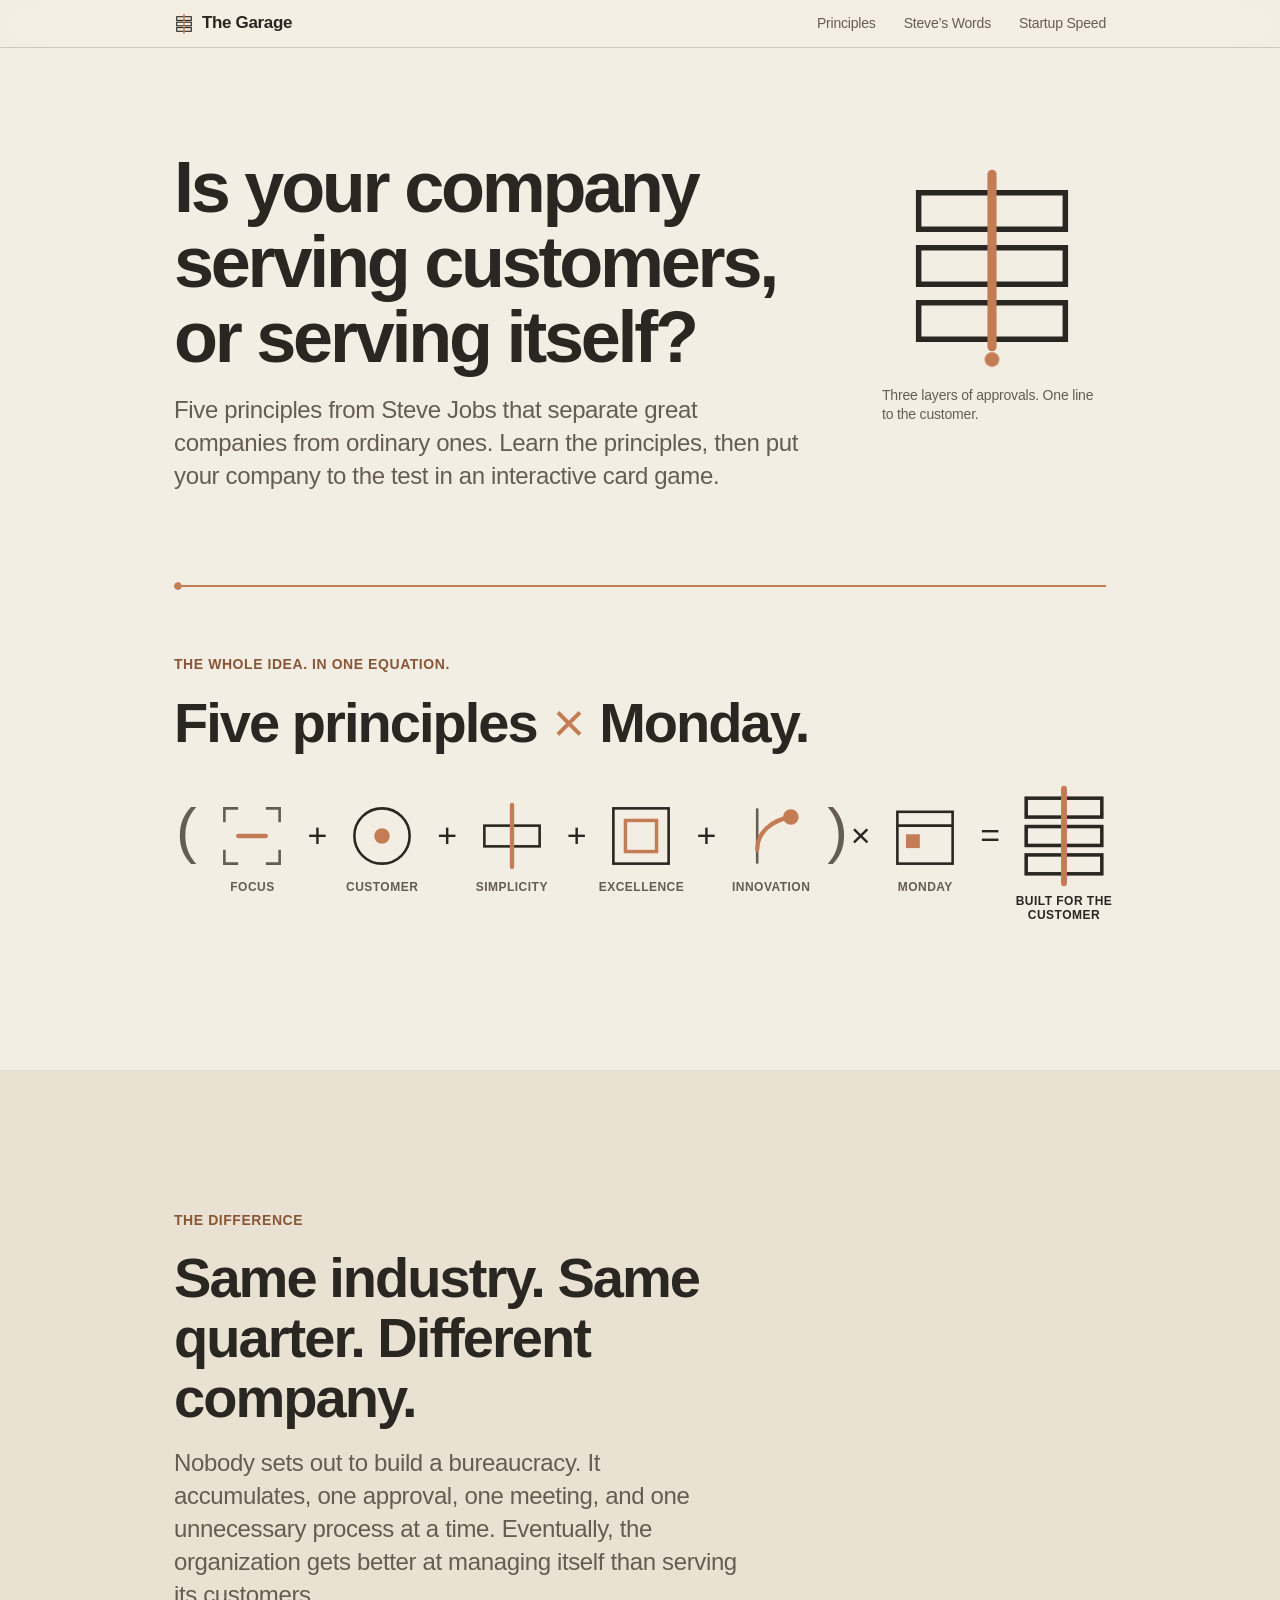
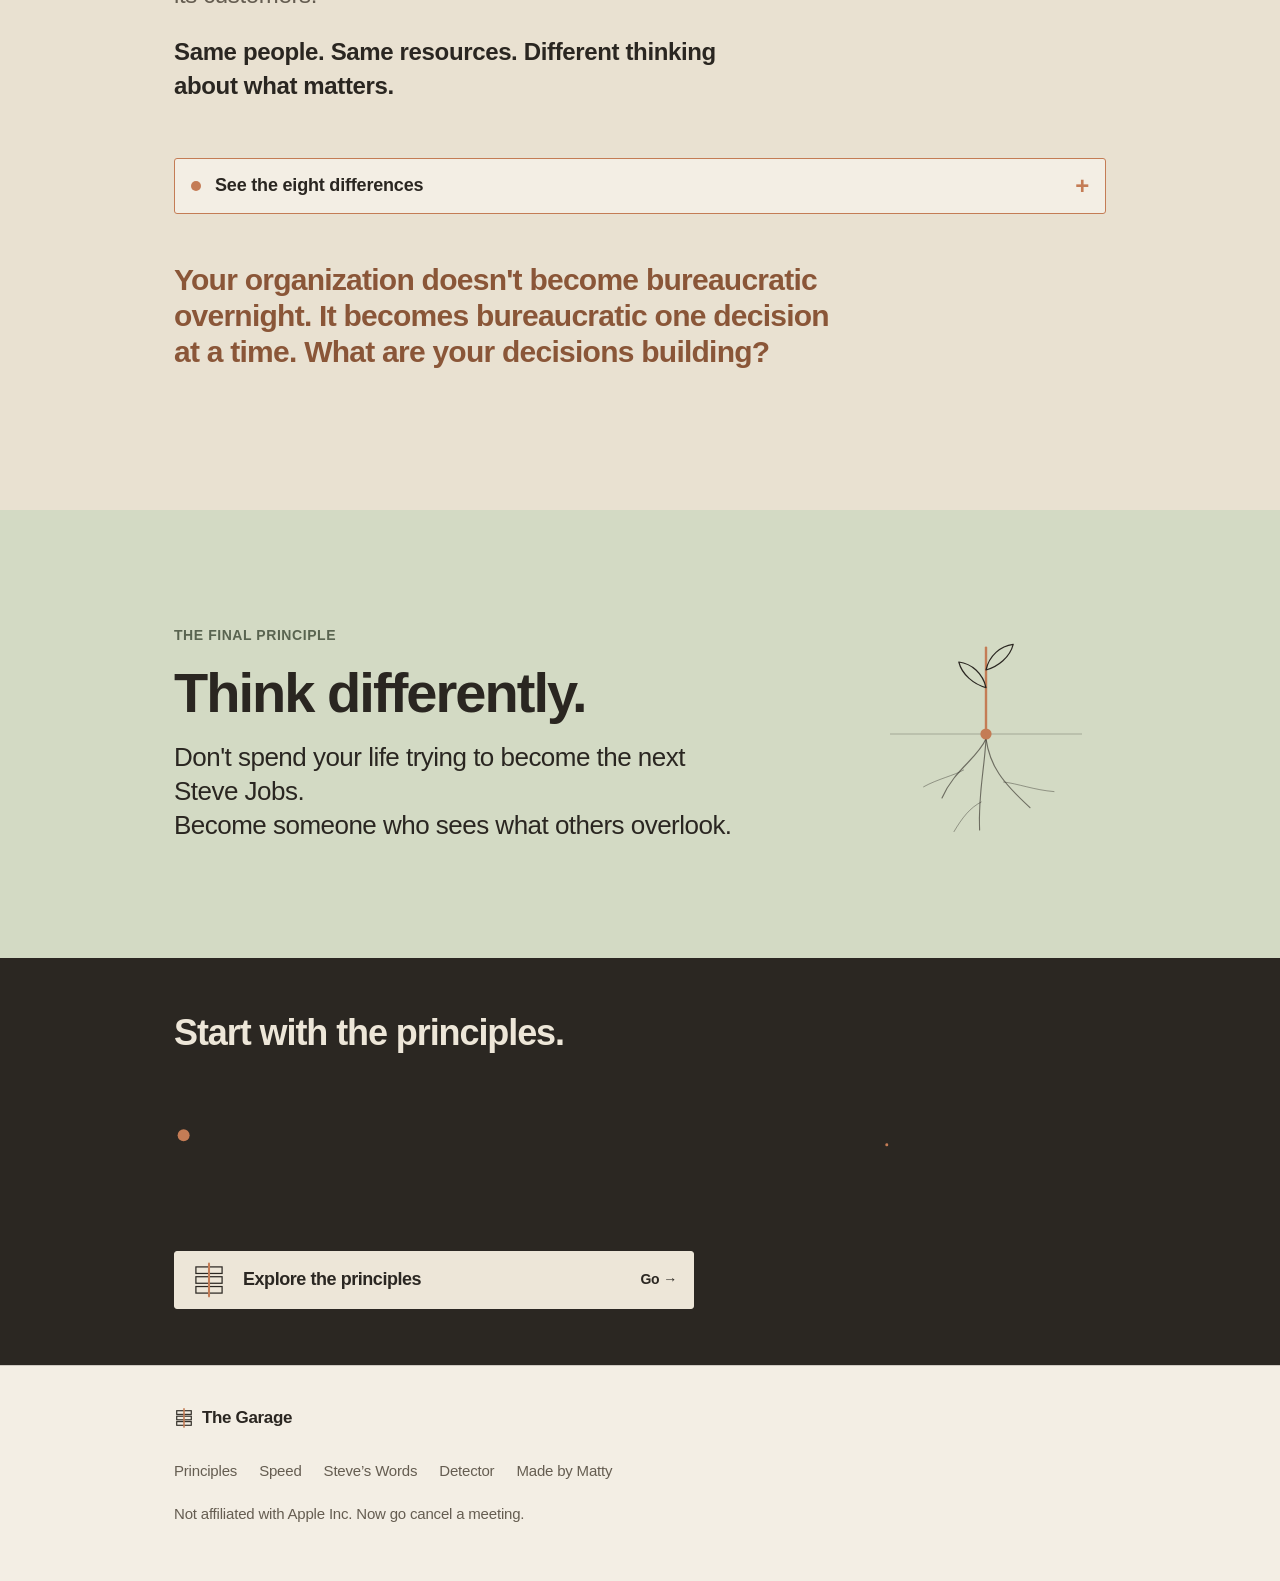
==== index.html @ f3e75018 "Speed Trap: remove the Values Reality Test Co-Authored-By: Claude Opus 5.5 <noreply@anthropic.com>" ====
<!DOCTYPE html>
<html lang="en">
<head>
<meta charset="utf-8">
<meta http-equiv="Content-Security-Policy" content="default-src 'none'; script-src 'self'; style-src 'self'; img-src 'self' data:; connect-src 'none'; form-action 'self'; base-uri 'none'">
<meta name="viewport" content="width=device-width, initial-scale=1">
<title>The Garage: is your company serving customers, or serving itself?</title>
<meta name="description" content="A workplace card game. Find out if your company is serving customers, or serving itself. Nothing is saved or sent.">
<meta name="theme-color" content="#F3EEE4">
<meta property="og:type" content="website">
<meta property="og:title" content="The Garage: is your company serving customers, or serving itself?">
<meta property="og:description" content="A workplace card game. Find out if your company builds things or protects itself.">
<meta property="og:url" content="https://corporate-production-f647.up.railway.app/">
<meta property="og:image" content="https://corporate-production-f647.up.railway.app/og-image.png?v=4">
<meta property="og:site_name" content="The Garage">
<meta property="og:image:type" content="image/png">
<meta property="og:image:width" content="1200">
<meta property="og:image:height" content="630">
<meta property="og:image:alt" content="The Garage: three stacked layers with a copper line through them, beside the question: is your company serving customers, or serving itself?">
<meta name="twitter:image:alt" content="The Garage: three stacked layers with a copper line through them, beside the question: is your company serving customers, or serving itself?">
<meta name="twitter:card" content="summary_large_image">
<meta name="twitter:title" content="Corporate Detector: is your company serving customers, or serving itself?">
<meta name="twitter:image" content="https://corporate-production-f647.up.railway.app/og-image.png?v=4">
<link rel="icon" href="favicon.svg" type="image/svg+xml">
<link rel="apple-touch-icon" href="apple-touch-icon.png">
<link rel="stylesheet" href="styles.css?v=8e514496">
</head>
<body>

<header class="nav" id="top">
  <div class="nav-inner">
    <a class="wordmark" href="index.html"><svg class="wm" viewBox="0 0 44 44" aria-hidden="true" focusable="false"><g fill="none" stroke="currentColor" stroke-width="1.5"><rect x="6" y="6" width="32" height="8"/><rect x="6" y="18" width="32" height="8"/><rect x="6" y="30" width="32" height="8"/></g><line x1="22" y1="2" x2="22" y2="42" stroke="#C47C55" stroke-width="2.5" stroke-linecap="round"/></svg><span class="wm-t">The Garage</span></a>
    <nav aria-label="Primary"><div class="nav-item"><a href="lessons.html">Principles</a><div class="nav-sub"><a href="lessons.html#speed-trap">The Corporate Speed Trap</a><a href="lessons.html#questions">Five principles</a><a href="lessons.html#notes">Field notes</a><a href="lessons.html#field-guide">The field guide</a><a href="lessons.html#soul">The iceberg of bureaucracy</a><a href="lessons.html#antirules-section">Ten rules</a><a href="lessons.html#mistakes">Jobs got it wrong too</a><a href="lessons.html#think-differently">Think differently</a><a href="lessons.html#own-words">In his own words</a></div></div><div class="nav-item"><a href="talks.html">Steve’s Words</a><div class="nav-sub"><a href="talks.html#shape-tools">Tools that change what’s possible</a><a href="talks.html#shape-focus">Focus is a decision</a><a href="talks.html#shape-customers">Let customers show you the way</a><a href="talks.html#shape-simple">Simplicity is a discipline</a><a href="talks.html#shape-care">Excellence is in the details</a><a href="talks.html#shape-people">Give great people room to lead</a><a href="talks.html#shape-own">Stay hungry. Stay accountable.</a><a href="talks.html#the-talks">The talks</a></div></div><div class="nav-item"><a href="startup-speed.html">Startup Speed</a><div class="nav-sub"><a href="startup-speed.html#test-1">The 100 to 3 Test</a><a href="startup-speed.html#test-2">The Customer in the Room</a><a href="startup-speed.html#test-3">The 30 Day Experiment</a><a href="startup-speed.html#test-4">The Kill Your Own Project Test</a><a href="startup-speed.html#test-5">The Department-Free Test</a><a href="startup-speed.html#test-6">The Details Nobody Sees</a><a href="startup-speed.html#test-7">The Sacred Cow Test</a><a href="startup-speed.html#test-8">The Ego-Free Test</a></div></div></nav>
  </div>
</header>

<main>

<!-- HERO -->
<section class="hero hero-play">
  <div class="wrap">
    <figure class="mark-fig">
      <svg class="hero-mark" viewBox="0 0 120 120" width="220" height="220" role="img" aria-label="Three stacked layers with one copper line cutting straight through them">
        <g fill="none" stroke="currentColor" stroke-width="3">
          <rect class="ly ly1" x="20" y="20" width="80" height="20"/>
          <rect class="ly ly2" x="20" y="50" width="80" height="20"/>
          <rect class="ly ly3" x="20" y="80" width="80" height="20"/>
        </g>
        <line class="rod" x1="60" y1="10" x2="60" y2="104" stroke="#C47C55" stroke-width="5" stroke-linecap="round"/>
        <circle class="rod-dot" cx="60" cy="111" r="4" fill="#C47C55"/>
      </svg>
      <figcaption class="mark-cap">Three layers of approvals. One line to the customer.</figcaption>
    </figure>
    <h1>Is your company serving customers, or serving itself?</h1>
    <p class="lead">Five principles from Steve Jobs that separate great companies from ordinary ones. Learn the principles, then put your company to the test in an interactive card game.</p>
  </div>
</section>

<!-- THE WHOLE IDEA -->
<section class="section formula" id="formula">
  <div class="wrap">
    <p class="eyebrow">The whole idea. In one equation.</p>
    <h2 class="eq-h">Five principles <span class="eq-x" aria-label="times">&times;</span>&nbsp;Monday.</h2>
    <div class="eq" id="eq">
      <span class="op paren" aria-hidden="true">(</span>
      <button type="button" class="term" data-k="focus" aria-expanded="false"><svg viewBox="0 0 44 44" aria-hidden="true" focusable="false"><path d="M6 14V6h8M30 6h8v8M38 30v8h-8M14 38H6v-8" fill="none" stroke="currentColor" stroke-width="1.5"/><line x1="14" y1="22" x2="30" y2="22" stroke="#C47C55" stroke-width="2.5" stroke-linecap="round"/></svg><span>Focus</span></button>
      <span class="op" aria-hidden="true">+</span>
      <button type="button" class="term" data-k="customer" aria-expanded="false"><svg viewBox="0 0 44 44" aria-hidden="true" focusable="false"><circle cx="22" cy="22" r="16" fill="none" stroke="#2A2621" stroke-width="1.5"/><circle cx="22" cy="22" r="4.5" fill="#C47C55"/></svg><span>Customer</span></button>
      <span class="op" aria-hidden="true">+</span>
      <button type="button" class="term" data-k="simplicity" aria-expanded="false"><svg viewBox="0 0 44 44" aria-hidden="true" focusable="false"><rect x="6" y="16" width="32" height="12" fill="none" stroke="#2A2621" stroke-width="1.5"/><line x1="22" y1="4" x2="22" y2="40" stroke="#C47C55" stroke-width="2.5" stroke-linecap="round"/></svg><span>Simplicity</span></button>
      <span class="eq-br" aria-hidden="true"></span>
      <span class="op" aria-hidden="true">+</span>
      <button type="button" class="term" data-k="excellence" aria-expanded="false"><svg viewBox="0 0 44 44" aria-hidden="true" focusable="false"><rect x="6" y="6" width="32" height="32" fill="none" stroke="#2A2621" stroke-width="1.5"/><rect x="13" y="13" width="18" height="18" fill="none" stroke="#C47C55" stroke-width="2"/></svg><span>Excellence</span></button>
      <span class="op" aria-hidden="true">+</span>
      <button type="button" class="term" data-k="innovation" aria-expanded="false"><svg viewBox="0 0 44 44" aria-hidden="true" focusable="false"><line x1="14" y1="38" x2="14" y2="6" stroke="currentColor" stroke-width="1.5"/><path d="M14 30C14 20 22 13 33.5 11" fill="none" stroke="#C47C55" stroke-width="2.5" stroke-linecap="round"/><circle cx="33.5" cy="11" r="4.5" fill="#C47C55"/></svg><span>Innovation</span></button>
      <span class="op paren" aria-hidden="true">)</span>
      <span class="eq-br" aria-hidden="true"></span>
      <span class="op" aria-hidden="true">&times;</span>
      <button type="button" class="term" data-k="monday" aria-expanded="false"><svg viewBox="0 0 44 44" aria-hidden="true" focusable="false"><rect x="6" y="8" width="32" height="30" fill="none" stroke="#2A2621" stroke-width="1.5"/><line x1="6" y1="16" x2="38" y2="16" stroke="#2A2621" stroke-width="1.5"/><rect x="11" y="21" width="8" height="8" fill="#C47C55"/></svg><span>Monday</span></button>
      <span class="eq-res"><span class="op" aria-hidden="true">=</span>
      <button type="button" class="term term-eq" data-k="company" aria-expanded="false"><svg viewBox="0 0 44 44" aria-hidden="true" focusable="false"><g fill="none" stroke="#2A2621" stroke-width="1.5"><rect x="6" y="6" width="32" height="8"/><rect x="6" y="18" width="32" height="8"/><rect x="6" y="30" width="32" height="8"/></g><line x1="22" y1="2" x2="22" y2="42" stroke="#C47C55" stroke-width="2.5" stroke-linecap="round"/></svg><span>Built for the customer</span></button></span>
    </div>
    <div class="eq-pop" id="eq-pop" hidden aria-live="polite">
      <p class="eq-pop-k" id="eqp-k"></p>
      <p class="eq-pop-t" id="eqp-t"></p>
      <p class="eq-pop-s" id="eqp-s" hidden></p>
      <div class="eq-pop-nav"><button type="button" class="btn" id="eqp-next">Next</button></div>
    </div>
  </div>
</section>

<!-- THE DIFFERENCE -->
<section class="section sand" id="difference">
  <div class="wrap">
    <div class="sec-head">
      <div>
        <p class="eyebrow">The difference</p>
        <h2>Same industry. Same quarter. Different company.</h2>
        <p class="lead">Nobody sets out to build a bureaucracy. It accumulates, one approval, one meeting, and one unnecessary process at a time. Eventually, the organization gets better at managing itself than serving its customers.</p>
        <p class="lead diff-tension">Same people. Same resources. Different thinking about what matters.</p>
      </div>
      <figure class="sec-fig reveal">
        <svg viewBox="0 0 300 120" role="img" aria-label="Fifteen thin, slightly misaligned bars on the left. Two bars with one copper line straight through them on the right.">
          <g fill="none" stroke="#2A2621" stroke-opacity=".45" stroke-width="1.2">
            <rect x="8" y="6" width="100" height="5"/><rect x="12" y="13.5" width="100" height="5"/><rect x="6" y="21" width="100" height="5"/><rect x="10" y="28.5" width="100" height="5"/><rect x="14" y="36" width="100" height="5"/>
            <rect x="7" y="43.5" width="100" height="5"/><rect x="11" y="51" width="100" height="5"/><rect x="9" y="58.5" width="100" height="5"/><rect x="13" y="66" width="100" height="5"/><rect x="6" y="73.5" width="100" height="5"/>
            <rect x="10" y="81" width="100" height="5"/><rect x="8" y="88.5" width="100" height="5"/><rect x="12" y="96" width="100" height="5"/><rect x="7" y="103.5" width="100" height="5"/><rect x="11" y="111" width="100" height="5"/>
          </g>
          <g fill="none" stroke="#2A2621" stroke-width="2">
            <rect x="170" y="34" width="110" height="20"/>
            <rect x="170" y="66" width="110" height="20"/>
          </g>
          <line class="fig-rod" pathLength="1" x1="225" y1="18" x2="225" y2="104" stroke="#C47C55" stroke-width="3" stroke-linecap="round"/>
        </svg>
        <figcaption>Fifteen priorities, all labeled critical. Or two, and everyone knows the way forward.</figcaption>
      </figure>
    </div>
    <details class="fold fold-copper" id="vs-fold">
      <summary>See the eight differences</summary>
    <p class="swipe-hint" id="vs-count">1 of 8. Swipe for more.</p>
    <div class="vs-list" id="vs-list" role="region" aria-label="Bureaucracy compared with entrepreneurial, swipe for more" tabindex="0">
      <div class="vs reveal"><h3>Priorities</h3><p class="vs-b"><span>Bureaucracy</span>Fifteen. All labeled critical. Nobody knows where to start.</p><p class="vs-e"><span>Entrepreneurial</span>Two. Everyone knows what matters. Everything else takes a back seat.</p></div>
      <div class="vs reveal"><h3>The customer</h3><p class="vs-b"><span>Bureaucracy</span>Six segments. Forty slides. Not a customer in sight.</p><p class="vs-e"><span>Entrepreneurial</span>Real conversations. Real problems. Decisions based on what customers actually value.</p></div>
      <div class="vs reveal"><h3>Features</h3><p class="vs-b"><span>Bureaucracy</span>Added by committee. Removed never.</p><p class="vs-e"><span>Entrepreneurial</span>Every feature earns its place. Even the ones already built.</p></div>
      <div class="vs reveal"><h3>Decisions</h3><p class="vs-b"><span>Bureaucracy</span>Pre-aligned, socialized, escalated, then tabled.</p><p class="vs-e"><span>Entrepreneurial</span>Made close to the problem. Owned by someone accountable for the outcome.</p></div>
      <div class="vs reveal"><h3>Quality</h3><p class="vs-b"><span>Bureaucracy</span>Fine. Within tolerance. Nobody complains loudly enough.</p><p class="vs-e"><span>Entrepreneurial</span>Fix the part nobody sees. Especially that one.</p></div>
      <div class="vs reveal"><h3>The team</h3><p class="vs-b"><span>Bureaucracy</span>More people. More layers. More coordination. Less gets done.</p><p class="vs-e"><span>Entrepreneurial</span>Exceptional people. Small teams. Clear ownership. Results that matter.</p></div>
      <div class="vs reveal"><h3>Failure</h3><p class="vs-b"><span>Bureaucracy</span>Renamed a learning opportunity. Buried in the next presentation.</p><p class="vs-e"><span>Entrepreneurial</span>Own it. Understand it. Fix it. Learn from it.</p></div>
      <div class="vs reveal"><h3>The experience</h3><p class="vs-b"><span>Bureaucracy</span>Owned by five departments. Accountable to none.</p><p class="vs-e"><span>Entrepreneurial</span>Designed as one experience. Owned from beginning to end.</p></div>
    </div>
    </details>
    <p class="diff-close">Your organization doesn't become bureaucratic overnight. It becomes bureaucratic one decision at a time. What are your decisions building?</p>
  </div>
</section>

<!-- THE FINAL LESSON -->
<section class="section coda" id="think">
  <div class="wrap">
    <div class="sec-head">
      <div>
        <p class="eyebrow">The final principle</p>
        <h2>Think differently.</h2>
        <p class="coda-text">Don't spend your life trying to become the next Steve Jobs.<br>Become someone who sees what others overlook.</p>
      </div>
      <figure class="seed sec-fig">
<svg class="seed-svg" viewBox="0 0 300 340" aria-hidden="true" focusable="false">
  <line class="sd-ground" x1="30" y1="170" x2="270" y2="170" stroke="currentColor" stroke-width="1" opacity=".35"/>
  <g fill="none" stroke="currentColor" stroke-linecap="round">
    <path class="sd-root r1" pathLength="1" stroke-width="1.4" opacity=".6" d="M150 176 C140 200, 110 215, 95 250"/>
    <path class="sd-root r2" pathLength="1" stroke-width="1.4" opacity=".6" d="M150 176 C155 210, 170 230, 205 262"/>
    <path class="sd-root r3" pathLength="1" stroke-width="1.4" opacity=".6" d="M150 176 C148 215, 140 245, 142 290"/>
    <path class="sd-root r4" pathLength="1" stroke-width="1.1" opacity=".45" d="M122 215 C110 222, 90 226, 72 236"/>
    <path class="sd-root r5" pathLength="1" stroke-width="1.1" opacity=".45" d="M172 230 C190 232, 210 240, 235 242"/>
    <path class="sd-root r6" pathLength="1" stroke-width="1.1" opacity=".45" d="M144 255 C130 262, 120 275, 110 292"/>
  </g>
  <circle class="sd-seed" cx="150" cy="170" r="7" fill="#C47C55"/>
  <line class="sd-stem" pathLength="1" x1="150" y1="163" x2="150" y2="62" stroke="#C47C55" stroke-width="3" stroke-linecap="round"/>
  <path class="sd-leaf l1" pathLength="1" d="M150 112 C135 108, 120 96, 116 80 C132 82, 146 94, 150 112 Z" fill="none" stroke="currentColor" stroke-width="1.5" stroke-linejoin="round"/>
  <path class="sd-leaf l2" pathLength="1" d="M150 90 C165 86, 180 74, 184 58 C168 60, 154 72, 150 90 Z" fill="none" stroke="currentColor" stroke-width="1.5" stroke-linejoin="round"/>
</svg>
      </figure>
    </div>
  </div>
</section>

<!-- START WITH THE LESSONS -->
<section class="section dark final river-anim" id="final">
  <div class="wrap">
    <h2 class="river-h">Start with the principles.</h2>
    <svg class="river river-5" viewBox="0 0 600 112" aria-hidden="true" focusable="false">
      <path class="rv-line" pathLength="1" d="M8 56 L 70 56 C 112 56, 112 72, 127.5 72 S 143 56, 185 56 C 227 56, 227 40, 242.5 40 S 258 56, 300 56 C 342 56, 342 72, 357.5 72 S 373 56, 415 56 C 457 56, 457 40, 472.5 40 S 488 56, 530 56 C 568 56, 574 66, 594 64" fill="none" stroke="#C47C55" stroke-width="2.5" stroke-linecap="round"/>
      <circle class="rv-dot" cx="8" cy="56" r="5" fill="#C47C55"/>
      <g class="rv-st st1">
        <rect x="44" y="30" width="52" height="52" fill="#2B2722"/>
        <svg x="50" y="36" width="40" height="40" viewBox="0 0 44 44"><path d="M6 14V6h8M30 6h8v8M38 30v8h-8M14 38H6v-8" fill="none" stroke="currentColor" stroke-width="1.5"/><line x1="14" y1="22" x2="30" y2="22" stroke="#C47C55" stroke-width="2.5" stroke-linecap="round"/></svg>
        <text class="rv-lab" x="70" y="100" text-anchor="middle">Focus</text>
      </g>
      <g class="rv-st st2">
        <rect x="159" y="30" width="52" height="52" fill="#2B2722"/>
        <svg x="165" y="36" width="40" height="40" viewBox="0 0 44 44"><circle cx="22" cy="22" r="16" fill="none" stroke="currentColor" stroke-width="1.5"/><circle cx="22" cy="22" r="4.5" fill="#C47C55"/></svg>
        <text class="rv-lab" x="185" y="100" text-anchor="middle">Customer</text>
      </g>
      <g class="rv-st st3">
        <rect x="274" y="30" width="52" height="52" fill="#2B2722"/>
        <svg x="280" y="36" width="40" height="40" viewBox="0 0 44 44"><rect x="6" y="16" width="32" height="12" fill="none" stroke="currentColor" stroke-width="1.5"/><line x1="22" y1="4" x2="22" y2="40" stroke="#C47C55" stroke-width="2.5" stroke-linecap="round"/></svg>
        <text class="rv-lab" x="300" y="100" text-anchor="middle">Simplicity</text>
      </g>
      <g class="rv-st st4">
        <rect x="389" y="30" width="52" height="52" fill="#2B2722"/>
        <svg x="395" y="36" width="40" height="40" viewBox="0 0 44 44"><rect x="6" y="6" width="32" height="32" fill="none" stroke="currentColor" stroke-width="1.5"/><rect x="13" y="13" width="18" height="18" fill="none" stroke="#C47C55" stroke-width="2"/></svg>
        <text class="rv-lab" x="415" y="100" text-anchor="middle">Excellence</text>
      </g>
      <g class="rv-st st5">
        <rect x="504" y="30" width="52" height="52" fill="#2B2722"/>
        <svg x="510" y="36" width="40" height="40" viewBox="0 0 44 44"><line x1="14" y1="38" x2="14" y2="6" stroke="currentColor" stroke-width="1.5"/><path d="M14 30C14 20 22 13 33.5 11" fill="none" stroke="#C47C55" stroke-width="2.5" stroke-linecap="round"/><circle cx="33.5" cy="11" r="4.5" fill="#C47C55"/></svg>
        <text class="rv-lab" x="530" y="100" text-anchor="middle">Innovation</text>
      </g>
    </svg>
    <div class="edition edition-final river-doors river-one">
      <a class="ed ed-main" href="lessons.html"><svg class="door-g" viewBox="0 0 44 44" aria-hidden="true" focusable="false"><g fill="none" stroke="currentColor" stroke-width="1.5"><rect x="6" y="6" width="32" height="8"/><rect x="6" y="18" width="32" height="8"/><rect x="6" y="30" width="32" height="8"/></g><line x1="22" y1="2" x2="22" y2="42" stroke="#C47C55" stroke-width="2.5" stroke-linecap="round"/></svg><strong>Explore the principles</strong><em>Go</em></a>
    </div>
  </div>
</section>

</main>

<footer class="footer">
  <div class="wrap">
    <div class="foot-top">
      <a class="wordmark foot-mark" href="index.html"><svg class="wm" viewBox="0 0 44 44" aria-hidden="true" focusable="false"><g fill="none" stroke="currentColor" stroke-width="1.5"><rect x="6" y="6" width="32" height="8"/><rect x="6" y="18" width="32" height="8"/><rect x="6" y="30" width="32" height="8"/></g><line x1="22" y1="2" x2="22" y2="42" stroke="#C47C55" stroke-width="2.5" stroke-linecap="round"/></svg>The Garage</a>
    </div>
    <p class="foot-links"><a href="lessons.html">Principles</a> <a href="startup-speed.html">Speed</a> <a href="talks.html">Steve’s Words</a> <a href="play.html">Detector</a> <a class="made-by" href="https://matthew-schmidt-production.up.railway.app/" target="_blank" rel="noopener">Made by Matty</a></p>
    <p class="fine">Not affiliated with Apple Inc. Now go cancel a meeting.</p>
  </div>
</footer>

<script defer src="script.js?v=ccefcd2b"></script>
<script defer src="nav.js?v=c6c4f8ef"></script>
</body>
</html>
---- styles.css ----
:root {
  --bg: #F3EEE4;
  --sand: #E9E1D1;
  --ink: #2A2621;
  --mute: #655D51;
  --line: rgba(42, 38, 33, 0.18);
  --clay: #8A5638;
  --moss: #596450;
  --dark: #2B2722;
  --dark-ink: #EDE6D8;
  --dark-mute: #A39A8A;
  --font: -apple-system, BlinkMacSystemFont, "SF Pro Display", "SF Pro Text", "Helvetica Neue", Helvetica, Arial, sans-serif;
  --max: 980px;
}

* { box-sizing: border-box; }
html { scroll-behavior: smooth; scroll-padding-top: 56px; -webkit-text-size-adjust: 100%; }
body {
  margin: 0;
  background: var(--bg);
  color: var(--ink);
  font-family: var(--font);
  font-size: 19px;
  line-height: 1.47;
  letter-spacing: -0.01em;
  -webkit-font-smoothing: antialiased;
}
a { color: inherit; }
p { margin: 0 0 1em; }

.wrap { max-width: var(--max); margin: 0 auto; padding: 0 24px; }
.wrap.narrow { max-width: 760px; }

/* NAV */
.nav {
  position: sticky; top: 0; z-index: 10;
  height: 48px;
  background: rgba(243, 238, 228, 0.82);
  -webkit-backdrop-filter: saturate(180%) blur(20px);
  backdrop-filter: saturate(180%) blur(20px);
  border-bottom: 1px solid var(--line);
}
.nav-inner {
  max-width: var(--max); margin: 0 auto; padding: 0 24px; height: 100%;
  display: flex; align-items: center; justify-content: space-between;
}
.wordmark { font-weight: 600; font-size: 17px; text-decoration: none; letter-spacing: -0.02em; }
.nav nav { display: flex; gap: 26px; }
.nav nav a { font-size: 12px; text-decoration: none; color: var(--mute); transition: color .2s; }
.nav nav a:hover { color: var(--ink); }

/* TYPE */
.eyebrow {
  font-size: 14px; font-weight: 600; letter-spacing: 0.04em; text-transform: uppercase;
  color: var(--clay); margin-bottom: 18px;
}
h1, h2, h3 { font-weight: 600; margin: 0; }
h1 {
  font-size: clamp(44px, 8vw, 88px); line-height: 1.04; letter-spacing: -0.045em;
}
h2 {
  font-size: clamp(32px, 5vw, 56px); line-height: 1.07; letter-spacing: -0.035em;
  max-width: 18em; margin-bottom: 24px;
}
h3 { font-size: clamp(22px, 2.6vw, 28px); line-height: 1.2; letter-spacing: -0.025em; }
.lead {
  font-size: clamp(19px, 2.2vw, 24px); line-height: 1.38; color: var(--mute);
  max-width: 34em; letter-spacing: -0.015em;
}

/* SECTIONS */
.section { padding: clamp(72px, 11vw, 140px) 0; }
.sand { background: var(--sand); }
.dark { background: var(--dark); color: var(--dark-ink); }

/* HERO */
.hero { padding: clamp(80px, 14vw, 180px) 0 clamp(72px, 10vw, 130px); }
.hero h1 { margin-bottom: 32px; }
.actions { display: flex; flex-wrap: wrap; align-items: center; gap: 28px; margin-top: 40px; }
.btn {
  display: inline-block; background: var(--ink); color: var(--bg);
  padding: 13px 26px; border-radius: 3px; font-size: 17px; text-decoration: none;
  transition: background .2s;
}
.btn:hover { background: var(--clay); }
.link { font-size: 17px; color: var(--clay); text-decoration: none; }
.link:hover { text-decoration: underline; }

/* TABLES */
.versus { width: 100%; border-collapse: collapse; margin-top: 56px; text-align: left; }
.versus th, .versus td { padding: 20px 24px 20px 0; vertical-align: top; border-top: 1px solid var(--line); }
.versus thead th {
  font-size: 13px; font-weight: 600; letter-spacing: 0.04em; text-transform: uppercase;
  color: var(--mute); border-top: 0; padding-bottom: 14px;
}
.versus tbody th { font-weight: 600; width: 22%; }
.versus tbody td:nth-child(2) { color: var(--mute); width: 39%; }
.versus tbody td:last-child { color: var(--ink); font-weight: 500; }
.versus tbody tr:last-child > * { border-bottom: 1px solid var(--line); }
.versus.compact tbody th { width: 40%; }
.versus.compact tbody td:last-child { color: var(--mute); font-weight: 400; }

/* QUESTIONS */
.q {
  display: grid; grid-template-columns: 220px 1fr; gap: 40px;
  padding: 56px 0; border-top: 1px solid var(--line);
}
#questions .wrap:first-child { margin-bottom: 64px; }
.q-head { display: flex; flex-direction: column; gap: 6px; }
.q-num {
  font-size: clamp(88px, 12vw, 148px); font-weight: 600; line-height: 0.9;
  letter-spacing: -0.06em; color: var(--clay);
}
.q-tag { font-size: 14px; font-weight: 600; letter-spacing: 0.04em; text-transform: uppercase; color: var(--mute); }
.q-body h3 { margin-bottom: 24px; max-width: 20em; }
.q-body p { max-width: 34em; }
.aside { color: var(--mute); border-left: 2px solid var(--moss); padding-left: 16px; font-size: 17px; }
.aside strong { color: var(--moss); }
.monday { font-size: 17px; }
.monday strong { color: var(--clay); }

/* RULES */
.rules { list-style: none; margin: 56px 0 0; padding: 0; border-top: 1px solid var(--ink); }
.rules li {
  display: grid; grid-template-columns: 64px 240px 1fr; gap: 16px; align-items: baseline;
  padding: 22px 0; border-bottom: 1px solid var(--line);
}
.rules .n { font-size: 15px; color: var(--clay); font-weight: 600; }
.rules .t { font-size: 24px; font-weight: 600; letter-spacing: -0.03em; }
.rules .d { color: var(--mute); }

/* NOTES */
.notes { display: grid; grid-template-columns: 1fr 1fr; column-gap: 64px; margin-top: 56px; }
.note { padding: 28px 0 24px; border-top: 1px solid var(--line); }
.note h3 { font-size: 22px; margin-bottom: 12px; }
.note p { color: var(--mute); font-size: 17px; }

/* DIAGNOSIS */
.diag { margin-top: 48px; border-top: 1px solid var(--line); }
.diag label {
  display: flex; gap: 18px; align-items: flex-start; cursor: pointer;
  padding: 18px 0; border-bottom: 1px solid var(--line); font-size: 19px;
}
.diag input {
  appearance: none; -webkit-appearance: none; flex: none;
  width: 24px; height: 24px; margin: 2px 0 0; border: 1.5px solid var(--ink); background: transparent;
  border-radius: 3px; cursor: pointer; position: relative;
}
.diag input:checked { background: var(--clay); border-color: var(--clay); }
.diag input:checked::after {
  content: ""; position: absolute; left: 7px; top: 2px; width: 6px; height: 12px;
  border: solid var(--bg); border-width: 0 2px 2px 0; transform: rotate(45deg);
}
.diag input:focus-visible { outline: 2px solid var(--moss); outline-offset: 3px; }
.verdict { margin-top: 48px; }
.score { font-size: 15px; font-weight: 600; letter-spacing: 0.04em; text-transform: uppercase; color: var(--mute); margin-bottom: 8px; }
.verdict-title {
  font-size: clamp(32px, 5vw, 52px); font-weight: 600; letter-spacing: -0.035em; line-height: 1.08;
  margin-bottom: 10px;
}
.verdict-text { font-size: 21px; color: var(--mute); max-width: 30em; }

/* DARK SIDE */
.pull {
  font-size: clamp(30px, 4.6vw, 52px); font-weight: 600; letter-spacing: -0.035em; line-height: 1.1;
  margin: 72px 0 20px; color: var(--clay);
}
.fine { font-size: 15px; color: var(--mute); max-width: 40em; }

/* FINAL */
.dark .eyebrow { color: var(--dark-mute); }
.big {
  font-size: clamp(56px, 12vw, 148px); letter-spacing: -0.055em; line-height: 0.98;
  max-width: none; margin-bottom: 64px;
}
.path { display: flex; flex-wrap: wrap; gap: 0; border-top: 1px solid rgba(237, 230, 216, .25); }
.path span {
  flex: 1 1 25%; min-width: 180px; padding: 16px 16px 16px 0; font-size: 17px;
  border-bottom: 1px solid rgba(237, 230, 216, .25);
}
.dark .two { display: grid; grid-template-columns: 1fr 1fr; gap: 64px; margin-top: 64px; align-items: start; }
.dark .lead { color: var(--dark-mute); margin: 0; }
.habits { list-style: none; margin: 0; padding: 0; border-top: 1px solid rgba(237, 230, 216, .25); }
.habits li { padding: 14px 0; border-bottom: 1px solid rgba(237, 230, 216, .25); font-size: 21px; font-weight: 500; letter-spacing: -0.02em; }
.closer {
  margin: 96px 0 0; font-size: clamp(26px, 3.8vw, 44px); font-weight: 600;
  letter-spacing: -0.03em; line-height: 1.15; max-width: 22em;
}

/* FOOTER */
.footer { padding: 48px 0 64px; font-size: 15px; background: var(--bg); border-top: 1px solid var(--line); }
.footer p { margin-bottom: 6px; }

/* REVEAL */
.js .reveal { opacity: 0; transform: translateY(14px); transition: opacity .7s ease, transform .7s ease; }
.js .reveal.in { opacity: 1; transform: none; }
@media (prefers-reduced-motion: reduce) {
  html { scroll-behavior: auto; }
  .js .reveal { opacity: 1; transform: none; transition: none; }
}

/* RESPONSIVE */
@media (max-width: 860px) {
  body { font-size: 18px; }
  .q { grid-template-columns: 1fr; gap: 12px; padding: 40px 0; }
  .q-head { flex-direction: row; align-items: baseline; gap: 16px; }
  .q-num { font-size: 64px; }
  .rules li { grid-template-columns: 40px 1fr; row-gap: 4px; }
  .rules .d { grid-column: 2; }
  .notes { grid-template-columns: 1fr; }
  .dark .two { grid-template-columns: 1fr; gap: 40px; }
  .versus thead { display: none; }
  .versus, .versus tbody, .versus tr, .versus th, .versus td { display: block; width: 100% !important; }
  .versus tbody tr { padding: 18px 0; border-top: 1px solid var(--line); }
  .versus tbody tr:last-child { border-bottom: 1px solid var(--line); }
  .versus th, .versus td { border: 0 !important; padding: 2px 0; }
  .versus td::before {
    content: attr(data-label) ": "; font-size: 12px; font-weight: 600; letter-spacing: .04em;
    text-transform: uppercase; color: var(--mute); display: block;
  }
  .versus td { margin-top: 8px; }
}

/* ---------- Card game and field guide ---------- */
.nav nav .nav-play { color: var(--ink); font-weight: 600; }
.h1-md { font-size: clamp(40px, 7vw, 76px); line-height: 1.04; letter-spacing: -0.045em; margin-bottom: 28px; }
.sub { font-size: 24px; letter-spacing: -0.025em; margin: 72px 0 8px; }
.fork-q { margin-top: 48px; color: var(--ink); font-weight: 600; }

/* Catalog */
.cat { margin-top: 56px; }
.cat-head { display: flex; justify-content: space-between; align-items: baseline; border-bottom: 1px solid var(--ink); padding-bottom: 10px; }
.cat-head h3 { font-size: 28px; }
.cat-head span { font-size: 13px; letter-spacing: .04em; text-transform: uppercase; color: var(--mute); font-weight: 600; }
.crows { list-style: none; margin: 0; padding: 0; }
.crows li {
  display: grid; grid-template-columns: 48px minmax(0, 1.2fr) minmax(0, 1fr); gap: 16px; align-items: baseline;
  padding: 16px 0; border-bottom: 1px solid var(--line);
}
.crows .n { font-size: 14px; font-weight: 600; color: var(--clay); }
.crows .t strong { display: block; font-weight: 600; letter-spacing: -0.02em; }
.crows .t em { display: block; font-style: normal; color: var(--mute); font-size: 16px; }
.crows .d { color: var(--mute); font-size: 17px; }
.crows .phrase { font-size: 22px; font-weight: 600; letter-spacing: -0.025em; }
.example { margin: 24px 0 8px; max-width: 40em; color: var(--ink); font-size: 17px; border-left: 2px solid var(--clay); padding-left: 16px; }
.better { font-size: 17px; color: var(--mute); max-width: 40em; }
.better strong { color: var(--moss); }
.tells-list { margin-top: 48px; border-top: 1px solid var(--ink); }
.tells-note { margin-top: 24px; }
.rules.single li { grid-template-columns: 64px 1fr; }
.rules.single .d { color: var(--ink); font-size: 21px; font-weight: 500; letter-spacing: -0.02em; }
#antirules-section .actions { margin-top: 48px; }

/* Play page */
.game-main { min-height: calc(100vh - 48px); padding: clamp(48px, 8vw, 96px) 0 96px; }
.screen[hidden], [hidden] { display: none !important; }
.setup { margin-top: 48px; max-width: 640px; }
.setup fieldset { border: 0; margin: 0 0 40px; padding: 0; }
.setup legend { font-size: 14px; font-weight: 600; letter-spacing: .04em; text-transform: uppercase; color: var(--clay); padding: 0; margin-bottom: 12px; }
.opt { display: flex; gap: 18px; align-items: flex-start; padding: 18px 0; border-top: 1px solid var(--line); cursor: pointer; }
.opt:last-of-type { border-bottom: 1px solid var(--line); }
.opt input {
  appearance: none; -webkit-appearance: none; flex: none; width: 22px; height: 22px; margin: 4px 0 0;
  border: 1.5px solid var(--ink); border-radius: 50%; position: relative; cursor: pointer;
}
.opt input:checked::after { content: ""; position: absolute; inset: 4px; background: var(--clay); border-radius: 50%; }
.opt input:focus-visible { outline: 2px solid var(--moss); outline-offset: 3px; }
.opt strong { display: block; font-size: 21px; letter-spacing: -0.02em; }
.opt em { display: block; font-style: normal; color: var(--mute); font-size: 17px; }

.progress { height: 2px; background: var(--line); margin-bottom: 14px; }
.progress span { display: block; height: 100%; width: 0; background: var(--clay); transition: width .4s ease; }
.count { font-size: 13px; letter-spacing: .04em; text-transform: uppercase; color: var(--mute); font-weight: 600; margin-bottom: 40px; }
.game { display: grid; grid-template-columns: 340px 1fr; gap: 88px; align-items: start; }

.card {
  position: relative; width: 100%; max-width: 340px; aspect-ratio: 5 / 7;
  background: #FBF8F0; border: 1px solid var(--ink); border-radius: 3px;
  padding: 24px; display: flex; flex-direction: column; justify-content: space-between;
  box-shadow: 5px 5px 0 0 #EFE8D8, 5px 5px 0 1px var(--line), 10px 10px 0 0 #E6DECB, 10px 10px 0 1px var(--line);
}
.card::before { content: ""; position: absolute; inset: 9px; border: 1px solid var(--line); pointer-events: none; }
.card.deal { animation: deal .45s cubic-bezier(.2, .8, .2, 1); }
@keyframes deal { from { opacity: 0; transform: translateX(-18px) rotate(-1.2deg); } to { opacity: 1; transform: none; } }
.card-top { display: flex; justify-content: space-between; align-items: baseline; }
.card-num { font-size: 44px; font-weight: 600; letter-spacing: -0.05em; color: var(--clay); line-height: 1; }
.card-cat { font-size: 12px; letter-spacing: .06em; text-transform: uppercase; font-weight: 600; color: var(--mute); }
.card-label { font-size: 12px; letter-spacing: .06em; text-transform: uppercase; font-weight: 600; color: var(--moss); margin-bottom: 10px; }
.card-title { font-size: 28px; line-height: 1.12; letter-spacing: -0.035em; }
.card-foot { display: flex; flex-direction: column; gap: 14px; font-size: 15px; color: var(--mute); min-height: 3.2em; justify-content: flex-end; }
.card-mark { font-size: 11px; letter-spacing: .08em; text-transform: uppercase; font-weight: 600; color: var(--ink); opacity: .5; }

.ask-q { font-size: clamp(26px, 3.4vw, 38px); line-height: 1.12; letter-spacing: -0.035em; margin-bottom: 28px; max-width: 16em; }
.answers { max-width: 440px; }
.ans {
  display: flex; justify-content: space-between; align-items: center; width: 100%;
  font: inherit; font-size: 20px; letter-spacing: -0.015em; color: var(--ink); text-align: left;
  background: transparent; border: 1px solid var(--ink); border-radius: 2px; padding: 16px 20px; margin-bottom: 10px; cursor: pointer;
  transition: background .15s, color .15s;
}
.ans:hover, .ans:focus-visible { background: var(--ink); color: var(--bg); outline: none; }
.ans kbd { font: inherit; font-size: 13px; opacity: .55; }
#reveal .eyebrow { margin-bottom: 12px; }
#reveal .better { margin: 0 0 32px; }
button.btn { border: 0; font: inherit; font-size: 17px; cursor: pointer; }
.actions button.btn { font-size: 17px; }

/* Result */
.verdict-big { font-size: clamp(40px, 7vw, 80px); line-height: 1.02; letter-spacing: -0.05em; max-width: 12em; margin-bottom: 24px; }
.spectrum { margin: 56px 0 12px; max-width: 640px; }
.spectrum-line { position: relative; height: 2px; background: var(--ink); }
.spectrum-line span { position: absolute; top: -9px; width: 20px; height: 20px; background: var(--clay); border: 3px solid var(--bg); box-sizing: content-box; transform: translateX(-50%); margin-top: -3px; }
.spectrum-labels { display: flex; justify-content: space-between; margin-top: 16px; font-size: 13px; letter-spacing: .04em; text-transform: uppercase; font-weight: 600; color: var(--mute); }
.bars { max-width: 640px; margin-top: 16px; }
.bar-row { display: grid; grid-template-columns: 150px 1fr 36px; gap: 16px; align-items: center; padding: 10px 0; border-top: 1px solid var(--line); font-size: 17px; }
.bar-track { height: 6px; background: var(--sand); display: block; }
.bar-track span { display: block; height: 100%; background: var(--clay); }
.bar-n { text-align: right; color: var(--mute); font-size: 15px; }
.worst { padding: 20px 0; border-top: 1px solid var(--line); max-width: 640px; }
.worst h4 { margin: 0 0 6px; font-size: 22px; letter-spacing: -0.025em; }
.worst p { margin: 0 0 6px; color: var(--mute); font-size: 17px; }
.plan { max-width: 640px; padding: 0; margin: 16px 0 0; list-style: none; counter-reset: p; }
.plan li { counter-increment: p; position: relative; padding: 16px 0 16px 48px; border-top: 1px solid var(--line); font-size: 19px; }
.plan li::before { content: counter(p); position: absolute; left: 0; top: 16px; font-size: 14px; font-weight: 600; color: var(--clay); }
.play-page .actions { margin-top: 56px; }

@media (max-width: 860px) {
  .nav nav a:not(.nav-play) { display: none; }
  .fork { grid-template-columns: 1fr; }
  .crows li { grid-template-columns: 36px 1fr; row-gap: 4px; }
  .crows .d { grid-column: 2; }
  .game { grid-template-columns: 1fr; gap: 48px; }
  .card { max-width: 300px; }
  .bar-row { grid-template-columns: 110px 1fr 30px; }
}

/* ---------- Corporate Detector ---------- */
:root { --brick: #9B4A3C; --ochre: #A9803F; --sage: #86906B; }
.eyebrow.warn { color: var(--brick); }
.as-link { background: none; border: 0; padding: 0; font: inherit; font-size: 17px; color: var(--clay); cursor: pointer; }
.as-link:hover { text-decoration: underline; }
.as-link:disabled { opacity: .4; cursor: default; }
.actions.tight { margin-top: 32px; }
.big-lead { color: var(--ink); font-weight: 500; font-size: clamp(22px, 3vw, 30px); letter-spacing: -0.025em; margin-bottom: 20px; }
.stop { font-size: 15px; font-weight: 700; letter-spacing: .08em; text-transform: uppercase; color: var(--brick); margin: 32px 0 0; }
.rules-3 { display: grid; grid-template-columns: repeat(3, 1fr); gap: 40px; margin: 56px 0 8px; border-top: 1px solid var(--ink); padding-top: 24px; }
.rules-3 span { font-size: 14px; font-weight: 600; color: var(--clay); display: block; margin-bottom: 6px; }
.rules-3 p { font-size: 17px; color: var(--mute); margin: 0; }
.rules-3 strong { color: var(--ink); font-weight: 600; display: block; margin-bottom: 4px; }
.setup { max-width: 680px; margin-top: 48px; }
.inspired { margin-top: 48px; }
.inspired a { color: var(--clay); }

/* progress */
.segs { display: grid; grid-template-columns: repeat(30, 1fr); gap: 3px; margin-bottom: 14px; }
.segs span { height: 4px; background: var(--line); }
.segs span.done { background: var(--ink); }
.segs span.cur { background: var(--clay); }
.count { display: flex; font-size: 13px; letter-spacing: .04em; text-transform: uppercase; font-weight: 600; color: var(--mute); margin-bottom: 32px; white-space: pre; }

/* scenario card */
.scard {
  background: #FBF8F0; border: 1px solid var(--ink); border-radius: 3px; padding: clamp(24px, 4vw, 48px);
  box-shadow: 5px 5px 0 0 #EFE8D8, 5px 5px 0 1px var(--line), 10px 10px 0 0 #E6DECB, 10px 10px 0 1px var(--line);
  max-width: 820px; margin-bottom: 40px;
}
.scard-head { display: flex; justify-content: space-between; margin-bottom: 28px; font-size: 12px; letter-spacing: .06em; text-transform: uppercase; font-weight: 600; }
.scard-cat { color: var(--brick); }
.scard-num { color: var(--mute); }
.scard-title { font-size: clamp(30px, 5vw, 52px); line-height: 1.04; letter-spacing: -0.045em; margin-bottom: 20px; }
.scard-text p { font-size: clamp(19px, 2.2vw, 23px); line-height: 1.4; margin: 0 0 .7em; max-width: 30em; }
.scard-text p:last-child { font-weight: 600; margin-bottom: 0; }
.scard.fade { animation: deal .4s cubic-bezier(.2,.8,.2,1); }

/* options */
.options { max-width: 820px; display: grid; gap: 10px; }
.obtn {
  position: relative; display: grid; grid-template-columns: 36px 1fr; gap: 14px; align-items: start; text-align: left;
  font: inherit; font-size: 18px; line-height: 1.38; color: var(--ink); letter-spacing: -0.012em;
  background: transparent; border: 1px solid var(--ink); border-left-width: 1px; border-radius: 2px; padding: 16px 20px; cursor: pointer;
  transition: background .15s, border-color .15s, opacity .2s;
}
.obtn:hover:not(.revealed), .obtn:focus-visible { background: #E9E1D1; outline: none; }
.o-letter { font-weight: 700; color: var(--clay); font-size: 16px; padding-top: 1px; }
.o-tag { grid-column: 2; font-style: normal; font-size: 12px; font-weight: 700; letter-spacing: .06em; text-transform: uppercase; margin-top: 4px; }
.obtn.revealed { cursor: pointer; border-color: var(--line); border-left: 4px solid var(--line); }
.obtn.dim { opacity: .6; }
.obtn.sel { opacity: 1; background: #FBF8F0; border-color: var(--ink); border-left-width: 4px; }
.t-A.obtn, .obtn.t-A { border-left-color: var(--moss); } .obtn.t-A .o-tag { color: var(--moss); }
.obtn.t-B { border-left-color: var(--sage); } .obtn.t-B .o-tag { color: #66714D; }
.obtn.t-C { border-left-color: var(--ochre); } .obtn.t-C .o-tag { color: #84612A; }
.obtn.t-D { border-left-color: var(--brick); } .obtn.t-D .o-tag { color: var(--brick); }
.obtn.sel.t-A { border-color: var(--moss); } .obtn.sel.t-B { border-color: var(--sage); }
.obtn.sel.t-C { border-color: var(--ochre); } .obtn.sel.t-D { border-color: var(--brick); }

.feedback { max-width: 820px; margin: 28px 0 0; padding: 24px 0 8px; border-top: 2px solid var(--ink); }
.feedback.t-A { border-top-color: var(--moss); } .feedback.t-B { border-top-color: var(--sage); }
.feedback.t-C { border-top-color: var(--ochre); } .feedback.t-D { border-top-color: var(--brick); }
.feedback .eyebrow { margin-bottom: 8px; color: var(--ink); }
.f-line { font-size: 20px; font-weight: 600; letter-spacing: -0.02em; margin-bottom: 10px; }
.f-insight { color: var(--mute); font-size: 18px; max-width: 34em; }
.wtf { font-size: 19px; font-weight: 600; letter-spacing: -0.02em; color: var(--brick); border-left: 2px solid var(--brick); padding-left: 16px; max-width: 32em; margin-top: 16px; }
.nav-row { max-width: 820px; display: flex; justify-content: space-between; align-items: center; margin-top: 32px; }
.nav-row .btn:disabled { opacity: .35; cursor: default; }
.keys { margin-top: 20px; }
.restart { margin-top: 8px; font-size: 14px; color: var(--mute); }

/* report */
#report { max-width: 820px; }
.score-big { display: flex; align-items: baseline; gap: 16px; margin-bottom: 8px; }
.score-num { font-size: clamp(96px, 18vw, 180px); font-weight: 600; letter-spacing: -0.07em; line-height: .9; color: var(--clay); }
.score-of { font-size: 20px; color: var(--mute); }
.lens { color: var(--ink); font-size: 18px; max-width: 34em; margin-top: 24px; }
.pattern { margin-top: 20px; border-left: 2px solid var(--brick); padding-left: 16px; font-weight: 600; max-width: 34em; }
.pattern.good { border-left-color: var(--moss); }
.r-sec { margin-top: 24px; }
.dims { margin-top: 12px; }
.dim-row { padding: 14px 0; border-top: 1px solid var(--line); }
.dim-top { display: flex; justify-content: space-between; font-size: 18px; font-weight: 600; margin-bottom: 8px; }
.dim-track { position: relative; height: 8px; background: var(--sand); }
.dim-track .fill { display: block; height: 100%; }
.fill.good { background: var(--moss); } .fill.bad { background: var(--brick); }
.dim-track .tick { position: absolute; top: -5px; width: 2px; height: 18px; background: var(--ink); }
.dim-hint { font-size: 13px; color: var(--mute); margin: 6px 0 0; }
.two-col { display: grid; grid-template-columns: 1fr 1fr; gap: 48px; }
.pt { padding: 16px 0; border-top: 1px solid var(--line); }
.pt h4 { margin: 0 0 6px; font-size: 20px; letter-spacing: -0.02em; }
.pt p { margin: 0 0 6px; font-size: 17px; }
.pt .mute, .mute { color: var(--mute); }
.count-table { width: 100%; border-collapse: collapse; margin-top: 16px; text-align: left; }
.count-table th, .count-table td { padding: 12px 16px 12px 0; border-top: 1px solid var(--line); font-size: 17px; font-weight: 400; }
.count-table thead th { font-size: 13px; letter-spacing: .04em; text-transform: uppercase; font-weight: 600; color: var(--mute); border-top: 0; }
.count-table tbody th { font-weight: 600; }
.lead.small { font-size: 19px; }
.final-obs { margin-top: 72px; padding-top: 32px; border-top: 2px solid var(--ink); }
.final-obs .pull { margin: 0; color: var(--ink); font-size: clamp(26px, 4vw, 44px); }

/* compare */

@media (max-width: 860px) {
  .rules-3 { grid-template-columns: 1fr; gap: 20px; }
  .two-col { grid-template-columns: 1fr; gap: 8px; }
  .segs { gap: 2px; }
  .scard { box-shadow: 4px 4px 0 0 #EFE8D8, 4px 4px 0 1px var(--line); }
  .count-table th, .count-table td { font-size: 15px; padding-right: 8px; }
}

/* ---------- UX fixes: sticky controls, inline feedback, compact start ---------- */
.stickybar {
  position: sticky; bottom: 0; z-index: 6;
  display: flex; justify-content: space-between; align-items: center; gap: 16px;
  margin: 24px -24px 0; padding: 12px 24px calc(12px + env(safe-area-inset-bottom));
  background: rgba(243, 238, 228, 0.92);
  -webkit-backdrop-filter: saturate(180%) blur(14px); backdrop-filter: saturate(180%) blur(14px);
  border-top: 1px solid var(--line);
}
.stickybar .btn:disabled { opacity: .35; cursor: default; }
.setup .stickybar { margin-top: 8px; }
.small { font-size: 14px !important; }
.how { margin-top: 40px; max-width: 680px; }
.how summary { cursor: pointer; color: var(--clay); font-size: 17px; }
.how .rules-3 { margin-top: 24px; }
.how .fine { margin-top: 24px; }
.how .fine a { color: var(--clay); }

.play-top { position: sticky; top: 48px; z-index: 5; background: var(--bg); padding: 12px 0 10px; margin-bottom: 20px; }
.play-top .segs { margin-bottom: 8px; }
.play-top .count { margin: 0; display: flex; justify-content: space-between; gap: 16px; align-items: baseline; white-space: normal; }
.play-top .count #count { overflow: hidden; text-overflow: ellipsis; white-space: nowrap; min-width: 0; }
.play-top .count .as-link { flex: none; text-transform: none; letter-spacing: 0; font-weight: 400; }
.segs span.done { background: var(--ink); }

/* options: no dimming, colour only on the chosen answer unless "why" is open */
.obtn.dim { opacity: 1; }
.options:not(.show-all) .obtn.revealed:not(.sel) { border-color: var(--line); border-left: 1px solid var(--line); }
.options:not(.show-all) .obtn:not(.sel) .o-tag { display: none; }
.obtn.neutral { border-style: dashed; color: var(--mute); }
.obtn.neutral.sel { border-style: solid; color: var(--ink); }
.obtn.t-N { border-left-color: #A39A8A; } .obtn.t-N .o-tag { color: var(--mute); } .obtn.sel.t-N { border-color: #A39A8A; }
.options .obtn { scroll-margin-top: 150px; scroll-margin-bottom: 110px; }

/* feedback now lives directly under the chosen answer */
.options .feedback { max-width: none; margin: 0 0 6px; padding: 14px 20px 14px; border-top: 0; border-left: 4px solid var(--ink); background: #FBF8F0; scroll-margin-bottom: 110px; }
.options .feedback.t-A { border-left-color: var(--moss); } .options .feedback.t-B { border-left-color: var(--sage); }
.options .feedback.t-C { border-left-color: var(--ochre); } .options .feedback.t-D { border-left-color: var(--brick); }
.options .feedback.t-N { border-left-color: #A39A8A; }
.f-type { font-size: 12px; font-weight: 700; letter-spacing: .06em; text-transform: uppercase; color: var(--mute); margin: 0 0 6px; }
.f-main { font-size: 18px; font-weight: 600; letter-spacing: -0.015em; line-height: 1.35; margin: 0 0 8px; }
.feedback.t-C .f-main, .feedback.t-D .f-main { color: var(--brick); }
#f-more { margin-top: 10px; }
#f-more .f-line { font-size: 16px; margin-bottom: 4px; }
#f-more .f-insight { font-size: 16px; }
#f-more[hidden], #f-insight[hidden] { display: none; }

/* report: share row up top, details collapsed */
.fill.mid { background: var(--ochre); }
.more { margin-top: 56px; border-top: 1px solid var(--ink); padding-top: 16px; }
.more summary { cursor: pointer; font-size: 19px; font-weight: 600; letter-spacing: -0.015em; }
.sec-tight { margin-top: 0; }

@media (max-width: 860px) {
  .scard { padding: 20px; margin-bottom: 20px; }
  .scard-head { margin-bottom: 14px; }
  .scard-title { font-size: 28px; margin-bottom: 12px; }
  .scard-text p { font-size: 18px; }
  .obtn { font-size: 17px; padding: 14px 16px; grid-template-columns: 28px 1fr; gap: 10px; }
  .options .feedback { padding: 12px 16px; }
  .score-num { font-size: 96px; }
}

/* ---------- selects, assessment mode, confidence ---------- */
.selects { display: grid; gap: 16px; margin: 8px 0 24px; }
.selects label { display: block; font-size: 13px; font-weight: 600; letter-spacing: .04em; text-transform: uppercase; color: var(--mute); }
.selects select {
  display: block; width: 100%; margin-top: 6px; font: inherit; font-size: 17px; letter-spacing: -0.01em; text-transform: none; font-weight: 400;
  color: var(--ink); background: #FBF8F0; border: 1px solid var(--ink); border-radius: 2px; padding: 12px 14px;
}
.selects select:focus-visible { outline: 2px solid var(--moss); outline-offset: 2px; }
.options.assess .obtn.sel { border-color: var(--ink); border-left: 4px solid var(--ink); background: #FBF8F0; }
.conf { margin-top: 20px; }
.driver { font-weight: 600; max-width: 34em; margin-top: 12px; }

/* ---------- creative pass: stamp, hook, overheard, receipt ---------- */
.hook { color: var(--ink); font-weight: 600; font-size: clamp(20px, 2.6vw, 26px); letter-spacing: -0.025em; line-height: 1.25; max-width: 24em; margin-bottom: 10px; }
.pick-note { margin: 0; }
.f-heard { font-size: 16px; color: var(--mute); margin: 0 0 8px; font-style: italic; }
.f-heard[hidden] { display: none; }
.scard-num { text-transform: uppercase; }

.stamp {
  display: inline-block; margin-left: auto; align-self: center; transform: rotate(-6deg);
  border: 3px solid currentColor; padding: 6px 12px; font-size: 13px; font-weight: 800; letter-spacing: .1em;
  text-transform: uppercase; opacity: .86; border-radius: 2px; max-width: 150px; text-align: center; line-height: 1.2;
}
.stamp.good { color: var(--moss); } .stamp.mid { color: #84612A; } .stamp.bad { color: var(--brick); }
.score-big { flex-wrap: wrap; row-gap: 8px; }
.oneline { font-size: clamp(19px, 2.4vw, 24px); font-weight: 600; letter-spacing: -0.02em; line-height: 1.3; max-width: 28em; margin: 16px 0 0; border-left: 2px solid var(--ink); padding-left: 16px; }
.meaning { margin-top: 8px; }
.btn.ghost { background: transparent; color: var(--ink); border: 1px solid var(--ink) !important; }
.btn.ghost:hover { background: var(--ink); color: var(--bg); }
@media (max-width: 860px) { .stamp { margin-left: 0; } }

/* ---------- blueprint philosophy ---------- */
.f-tests { font-size: 12px; font-weight: 600; letter-spacing: .04em; text-transform: uppercase; color: var(--clay); margin: 0 0 8px; }
.how-h { font-size: 20px; letter-spacing: -0.02em; margin: 32px 0 8px; }
.philosophy-line, .philosophy { font-weight: 600; color: var(--ink) !important; font-size: 17px; letter-spacing: -0.01em; }
.final-obs .philosophy { margin-top: 20px; padding-top: 16px; border-top: 1px solid var(--line); max-width: 30em; }
.bp-note { margin-top: 32px; max-width: 42em; }
.bp-pull { margin: 40px 0 24px; font-size: clamp(26px, 3.6vw, 40px); }

/* ---------- scoring v2 ---------- */
.range { font-size: 15px; font-weight: 600; color: var(--mute); margin: 4px 0 14px; }
.conf-panel { margin-top: 28px; padding: 16px 20px; border: 1px solid var(--line); background: #FBF8F0; max-width: 640px; }
.conf-level { font-size: 13px; font-weight: 700; letter-spacing: .05em; text-transform: uppercase; color: var(--ink); margin: 0 0 6px; }
.conf-panel .fine { margin: 0 0 8px; }
.flag-list { margin: 8px 0 0; padding-left: 20px; font-size: 15px; color: var(--ink); max-width: 40em; }
.flag-list li { margin: 4px 0; }
.flag-list.plain { color: var(--mute); }
.fill.a { background: var(--moss); } .fill.b { background: var(--sage); } .fill.c { background: var(--ochre); } .fill.d { background: var(--brick); } .fill.n { background: #A39A8A; }
.small-sub { font-size: 19px; margin-top: 36px; }
.pband .dim-val { font-size: 16px; }
.pband .dim-val.mute { color: var(--mute); font-weight: 400; }
.ag-wrap { position: relative; max-width: 420px; margin: 12px 0 0; padding: 0 0 0 28px; }
.axis-grid { position: relative; height: 180px; border: 1px solid var(--ink); background: linear-gradient(to right, transparent 49.7%, var(--line) 49.7%, var(--line) 50.3%, transparent 50.3%), linear-gradient(to top, transparent 49.7%, var(--line) 49.7%, var(--line) 50.3%, transparent 50.3%), #FBF8F0; }
.ag-q { position: absolute; font-size: 12px; font-weight: 600; color: var(--mute); width: 50%; text-align: center; padding: 8px 4px; }
.ag-tl { top: 0; left: 0; } .ag-tr { top: 0; right: 0; } .ag-bl { bottom: 0; left: 0; } .ag-br { bottom: 0; right: 0; }
.ag-dot { position: absolute; width: 16px; height: 16px; background: var(--brick); border: 3px solid #FBF8F0; box-sizing: content-box; transform: translate(-50%, 50%); margin: 0; }
.ag-x { font-size: 12px; color: var(--mute); text-align: center; margin: 6px 0 0; }
.ag-y { position: absolute; left: 0; top: 50%; transform: rotate(-90deg) translate(-50%, 0); transform-origin: 0 0; font-size: 12px; color: var(--mute); margin: 0; white-space: nowrap; }

/* ---------- privacy, claims and doc pages ---------- */
.privacy-line { font-size: 15px; font-weight: 600; margin: 14px 0 0; max-width: 34em; border-left: 3px solid var(--moss); padding-left: 14px; }
.privacy-line a, .claim a { color: var(--clay); }
.claim { margin: 0 0 12px; max-width: 34em; }
.foot-links { display: flex; flex-wrap: wrap; gap: 8px 22px; margin: 0 0 12px; font-size: 15px; }
.foot-links a { text-decoration: none; color: var(--mute); }
.foot-links a:hover { color: var(--ink); }
.doc { padding-bottom: 24px; }
.doc p, .doc li { max-width: 40em; }
.doc li { margin: 6px 0; }
.doc-h { font-size: clamp(22px, 3vw, 28px); letter-spacing: -0.03em; margin: 48px 0 10px; max-width: none; }
.doc .versus { margin-top: 20px; }

/* ---------- quick wins: one-tap start, share card ---------- */
.start-main { display: grid; gap: 12px; max-width: 560px; margin-top: 28px; }
.big-btn { display: block; width: 100%; text-align: left; border-radius: 3px !important; padding: 18px 22px; border: 1px solid var(--ink) !important; font: inherit; cursor: pointer; }
.big-btn .bb-main { display: block; font-size: 22px; font-weight: 600; letter-spacing: -0.025em; }
.big-btn .bb-sub { display: block; font-size: 15px; opacity: .8; margin-top: 4px; font-weight: 400; }
.big-btn.btn:not(.ghost) { background: var(--ink); color: var(--bg); }
.big-btn.ghost { background: transparent; color: var(--ink); }
.big-btn.ghost:hover { background: var(--ink); color: var(--bg); }
.start-ctx { max-width: 560px; margin: 20px 0 8px; }
.more-opts { max-width: 560px; margin: 12px 0 0; }
.more-opts summary { cursor: pointer; color: var(--clay); font-size: 16px; }
.more-opts .selects { margin-top: 14px; }

.result-card {
  position: relative; max-width: 440px; margin: 8px 0 28px; padding: 26px 26px 22px; background: #FBF8F0; border: 1px solid var(--ink); border-radius: 3px;
  box-shadow: 5px 5px 0 0 #EFE8D8, 5px 5px 0 1px var(--line), 10px 10px 0 0 #E6DECB, 10px 10px 0 1px var(--line);
}
.result-card .stamp { margin: 0 0 14px; max-width: none; transform: rotate(-3deg); }
.result-card .verdict-big { font-size: clamp(32px, 6vw, 44px); margin-bottom: 14px; max-width: none; }
.result-card .oneline { font-size: 18px; margin: 0 0 18px; }
.result-card .score-big { margin: 0; }
.result-card .score-num { font-size: 80px; }
.result-card .range { margin: 6px 0 0; font-size: 13px; }
.home-privacy { margin-top: 18px; }
.home-privacy a { color: var(--clay); }
.bp-details { max-width: none; margin-top: 24px; }
.bp-details summary { font-size: 18px; font-weight: 600; }

/* ---------- critical fixes: motion, touch targets, accessibility, report diet ---------- */
.enter { animation: cardIn .26s cubic-bezier(.2, .8, .2, 1) both; }
@keyframes cardIn { from { opacity: 0; transform: translateY(10px); } to { opacity: 1; transform: none; } }
@media (prefers-reduced-motion: reduce) { .enter { animation: none; } }

/* comfortable touch targets (44px) */
.nav nav a { display: inline-flex; align-items: center; min-height: 44px; font-size: 13px; }
.nav .wordmark { display: inline-flex; align-items: center; min-height: 44px; }
.as-link, .link { display: inline-flex; align-items: center; min-height: 44px; }
.as-link.small, .link.small { font-size: 15px !important; }
details > summary { display: flex; align-items: center; min-height: 44px; }
.foot-links a, .foot-links button { display: inline-flex; align-items: center; min-height: 44px; }
.actions .link { min-height: 44px; }
.stickybar .as-link { padding: 0 8px; }
.restart-confirm { font-size: 14px; color: var(--ink); display: inline-flex; align-items: center; gap: 4px; }
.play-top .count .as-link { min-height: 44px; }

/* skip link */
.skip-link { position: absolute; left: -9999px; top: 8px; z-index: 50; background: var(--ink); color: var(--bg); padding: 10px 14px; text-decoration: none; border-radius: 3px; }
.skip-link:focus { left: 8px; }
:focus-visible { outline: 2px solid var(--moss); outline-offset: 3px; }
main:focus { outline: none; }

/* inline messages replace native dialogs */
.play-msg { max-width: 820px; margin: 16px 0 0; padding: 12px 16px; border-left: 3px solid var(--brick); background: #FBF8F0; font-weight: 600; }
.play-msg[hidden] { display: none; }

/* Do this Monday */
.monday-list { list-style: none; margin: 16px 0 0; padding: 0; counter-reset: m; border-top: 1px solid var(--ink); }
.monday-list li { counter-increment: m; position: relative; padding: 20px 0 20px 44px; border-bottom: 1px solid var(--line); }
.monday-list li::before { content: counter(m); position: absolute; left: 0; top: 20px; font-size: 28px; font-weight: 600; letter-spacing: -0.04em; color: var(--clay); line-height: 1; }
.monday-list h4 { margin: 0 0 6px; font-size: 20px; letter-spacing: -0.02em; }
.monday-list p { margin: 0 0 6px; font-size: 17px; max-width: 34em; }
.monday-list .say { color: var(--ink); font-style: normal; border-left: 2px solid var(--clay); padding-left: 12px; }
.more .two-col { margin-top: 12px; }
.axis-grid { height: 140px; }
.monday-list li { padding: 16px 0 16px 40px; }
.monday-list li::before { top: 16px; font-size: 24px; }
.monday-list h4 { font-size: 19px; }
.monday-list p { font-size: 16px; }
.tendency { margin-top: 8px; }
.axis-grid { height: 140px; }
.monday-list li { padding: 16px 0 16px 40px; }
.monday-list li::before { top: 16px; font-size: 24px; }
.monday-list h4 { font-size: 19px; }
.monday-list p { font-size: 16px; }
.tendency { margin-top: 8px; }

.result-actions { display: flex; flex-wrap: wrap; align-items: center; gap: 0 18px; margin: 4px 0 8px; }
.privacy-note { margin: 4px 0 12px; color: var(--moss); font-weight: 600; max-width: 34em; }

.hero-mark { display: block; width: 72px; height: 72px; margin: 0 0 30px; }

/* the tagline is filled in by script; reserve its space so nothing jumps */
.hook { min-height: 3.75em; }
@media (min-width: 700px) { .hook { min-height: 2.5em; } }

/* ---------- mobile-first redesign: home ---------- */
.hero-play { padding: clamp(32px, 8vw, 110px) 0 clamp(40px, 8vw, 90px); }
.hero-play .hero-mark { width: 56px; height: 56px; margin-bottom: 20px; }
.hero-play h1 { font-size: clamp(36px, 9vw, 72px); margin-bottom: 18px; }
.hero-play .lead { font-size: clamp(18px, 4.6vw, 24px); max-width: 28em; margin-bottom: 24px; }
.edition { display: grid; grid-template-columns: 1fr; gap: 12px; max-width: 640px; }
.ed { display: grid; grid-template-columns: 1fr auto; column-gap: 12px; align-items: center; min-height: 72px; padding: 14px 18px; border: 1px solid var(--ink); border-radius: 3px; text-decoration: none; transition: background .2s, color .2s, transform .12s; }
.ed strong { grid-column: 1; font-size: 22px; letter-spacing: -0.025em; line-height: 1.15; }
.ed span { grid-column: 1; font-size: 15px; line-height: 1.3; margin-top: 3px; }
.ed em { grid-column: 2; grid-row: 1 / span 2; font-style: normal; font-weight: 600; font-size: 16px; }
.ed em::after { content: " \2192"; }
.ed-main { background: var(--ink); color: var(--bg); min-height: 84px; }
.ed-main span { opacity: .82; }
.ed-main:hover, .ed-main:focus-visible { background: var(--clay); border-color: var(--clay); }
.ed-alt { background: transparent; color: var(--ink); }
.ed-alt span { color: var(--mute); }
.ed-alt:hover, .ed-alt:focus-visible { background: var(--ink); color: var(--bg); }
.ed-alt:hover span, .ed-alt:focus-visible span { color: var(--bg); }
.ed:active { transform: scale(.985); }
.ed:focus-visible { outline: 3px solid var(--clay); outline-offset: 3px; }
@media (min-width: 700px) { .edition { grid-template-columns: 1fr 1fr; max-width: 760px; } }
.home-privacy { margin-top: 16px; }

/* the difference: stacked pairs on phones, side by side on desktop */
.vs-list { margin-top: 32px; border-top: 1px solid var(--ink); }
.vs { display: grid; grid-template-columns: 1fr; gap: 8px; padding: 18px 0; border-bottom: 1px solid var(--line); }
.vs h3 { margin: 0; font-size: 20px; letter-spacing: -0.02em; }
.vs p { margin: 0; padding: 8px 12px; font-size: 17px; border-left: 4px solid var(--line); }
.vs p span { display: block; font-size: 12px; letter-spacing: .06em; text-transform: uppercase; font-weight: 700; margin-bottom: 2px; }
.vs-b { border-left-color: #7A3E2A !important; color: var(--mute); } .vs-b span { color: #7A3E2A; }
.vs-e { border-left-color: var(--moss) !important; font-weight: 500; } .vs-e span { color: var(--moss); }
@media (min-width: 760px) { .vs { grid-template-columns: 200px 1fr 1fr; gap: 24px; align-items: start; padding: 20px 0; } }

/* final invitation */
.final .big { font-size: clamp(32px, 7vw, 60px); max-width: 14em; }
.final .lead { color: var(--dark-mute); }
.final .ed-main { background: var(--dark-ink); color: var(--dark); border-color: var(--dark-ink); }
.final .ed-main:hover { background: #fff; border-color: #fff; }
.final .ed-alt { color: var(--dark-ink); border-color: var(--dark-ink); }
.final .ed-alt:hover { background: var(--dark-ink); color: var(--dark); }
.edition-final .ed { min-height: 64px; }
.edition-final .ed strong { grid-row: 1; }
.edition-final .ed em { grid-row: 1; }

/* ---------- mobile-first redesign: the game ---------- */
.options { grid-template-columns: 1fr 1fr; }
.options .obtn, .options .feedback { grid-column: 1 / -1; }
.options .obtn[data-t="N"], .options .obtn[data-t="U"] { grid-column: auto; min-height: 48px; font-size: 15px; padding: 10px 12px; text-align: center; justify-content: center; }
.obtn:active:not(.revealed) { transform: scale(.985); }
.obtn { transition: background .15s, border-color .15s, transform .12s; }
.play-page .obtn:focus-visible { outline: 3px solid var(--clay); outline-offset: 2px; }
@media (max-width: 600px) {
  body.playing .nav { display: none; }
  body.playing .play-top { top: 0; padding-top: 8px; margin-bottom: 10px; }
  body.playing .game-main { padding-top: 0; padding-bottom: 8px; }
  body.playing .keys { display: none; }
  .play-top .segs { margin-bottom: 4px; }
  .play-top .count { font-size: 12px; }
  .scard { padding: 14px 16px; margin-bottom: 12px; }
  .scard-head { margin-bottom: 8px; font-size: 11px; }
  .scard-title { font-size: 24px; margin-bottom: 6px; }
  .scard-text p { font-size: 16px; line-height: 1.35; margin-bottom: .4em; }
  .options { gap: 8px; }
  .obtn { font-size: 15px; line-height: 1.3; padding: 10px 12px; grid-template-columns: 22px 1fr; gap: 8px; min-height: 48px; }
  .stickybar { margin: 10px -24px 0; padding-top: 8px; padding-bottom: calc(8px + env(safe-area-inset-bottom)); }
  .hero-play .ed span { font-size: 14px; }
}
@media (max-width: 340px) { .hero-play h1 { font-size: 32px; } .ed strong { font-size: 20px; } }
@media (prefers-reduced-motion: reduce) { .ed, .d-opt, .obtn { transition: none; } .ed:active, .d-opt:active, .obtn:active { transform: none; } }

/* difference: swipeable cards on phones */
@media (max-width: 759px) {
  .vs-list { display: flex; gap: 12px; overflow-x: auto; scroll-snap-type: x mandatory; border-top: 0; margin: 24px -24px 0; padding: 0 24px 12px; -webkit-overflow-scrolling: touch; scrollbar-width: none; }
  .vs-list::-webkit-scrollbar { display: none; }
  .vs { flex: 0 0 84%; scroll-snap-align: start; align-content: start; padding: 16px; background: #FBF8F0; border: 1px solid var(--line); border-radius: 3px; }
  .vs-list::after { content: ""; flex: 0 0 1px; }
  .swipe-hint { display: block; }
}
.swipe-hint { display: none; margin: 18px 0 0; font-size: 14px; color: var(--mute); }
@media (max-width: 600px) { .section { padding-top: 48px; padding-bottom: 48px; } }

/* ---------- round two: one dominant CTA, game flow, report ---------- */
.ed-link { display: inline-flex; align-items: center; min-height: 48px; margin-top: 6px; color: var(--ink); font-size: 17px; font-weight: 600; text-decoration: underline; text-underline-offset: 4px; }
.ed-link:hover { color: var(--clay); }
.final .ed-link { color: var(--dark-ink); }
.final .lead { margin-bottom: 24px; }
.vs-list:focus-visible { outline: 3px solid var(--clay); outline-offset: 4px; }
@media (prefers-reduced-motion: reduce) and (max-width: 759px) {
  .vs-list { display: grid; overflow: visible; margin: 24px 0 0; padding: 0; scroll-snap-type: none; }
  .vs { flex: none; }
  .swipe-hint { display: none; }
}

/* interlude: halfway, pattern and the industry question */
.interlude { display: none; padding: 28px 0 8px; }
#play.interlude-on .interlude { display: block; }
#play.interlude-on #scard, #play.interlude-on #options, #play.interlude-on .stickybar, #play.interlude-on .keys, #play.interlude-on #play-msg { display: none !important; }
.interlude-eyebrow { font-size: 12px; letter-spacing: .06em; text-transform: uppercase; font-weight: 700; color: var(--clay); margin: 0 0 10px; }
.interlude-text { font-size: clamp(26px, 6vw, 40px); line-height: 1.15; letter-spacing: -0.03em; font-weight: 600; margin: 0 0 24px; max-width: 18em; }
.interlude-btns { display: flex; flex-wrap: wrap; gap: 12px; }
.interlude-btns .btn { min-height: 52px; min-width: 110px; }
.enter.interlude { animation: cardIn .26s cubic-bezier(.2, .8, .2, 1) both; }

/* results: the card is the payoff */
.result-card .oneline { font-size: clamp(20px, 4.8vw, 26px); font-weight: 600; margin: 0 0 12px; }
.result-card .sentence { font-size: 17px; color: var(--mute); margin: 0 0 12px; }
.result-card .obsline { font-size: 17px; font-weight: 500; margin: 0 0 18px; padding-left: 12px; border-left: 4px solid var(--clay); }
.receipt { margin: 20px 0 8px; padding: 16px 18px; background: #FBF8F0; border: 1px dashed var(--ink); border-radius: 3px; max-width: 640px; }
.receipt-h { font-size: 12px; letter-spacing: .08em; text-transform: uppercase; font-weight: 700; margin: 0 0 8px; color: var(--mute); }
.receipt ul { list-style: none; margin: 0; padding: 0; }
.receipt li { font-size: 18px; font-weight: 500; padding: 6px 0; border-top: 1px dashed var(--line); }
.receipt li:first-child { border-top: 0; }
.monday-list li:first-child h4 { font-size: 22px; }
.result-actions { margin-top: 28px; }

/* game on phones: readable, nothing hidden behind the bar */
@media (max-width: 600px) {
  .o-letter { display: none; }
  .obtn { font-size: 17px; grid-template-columns: 1fr; }
  .scard-text p { font-size: 18px; }
  .scard-num { display: none; }
  .options { grid-template-columns: 1fr 1fr; }
  .options .obtn[data-t="N"], .options .obtn[data-t="U"] { min-height: 44px; font-size: 15px; padding: 8px 10px; border: 0; background: transparent; text-decoration: underline; text-underline-offset: 3px; color: var(--mute); }
  #play:not(.answered) .stickybar { position: static; background: none; border-top: 0; -webkit-backdrop-filter: none; backdrop-filter: none; margin-top: 6px; }
  #play:not(.answered) #next { display: none; }
  #play.answered .options { padding-bottom: 8px; }
}
@media (max-width: 600px) { .obtn .o-tag { grid-column: 1; justify-self: start; margin-top: 4px; } }

/* lessons: soul, mistakes, challenge */
.verdict-next { margin: 14px 0 0; font-size: 17px; }
.verdict-next a { color: var(--clay); font-weight: 600; }
#soul .rules { margin-top: 40px; }
#soul .pull { margin-top: 40px; }
.challenge { margin-top: 48px; padding-top: 24px; border-top: 1px solid var(--dark-mute); max-width: 34em; }
.challenge .eyebrow { color: var(--dark-mute); }
.challenge-text { font-size: clamp(22px, 4.4vw, 30px); line-height: 1.25; letter-spacing: -0.02em; font-weight: 600; color: var(--dark-ink); margin: 0; }

/* the menu is the header at every width */
.nav-menu { display: block; }
@media (min-width: 0) {
  .nav-menu { display: block; margin-left: 4px; }
  .nav-inner nav { margin-left: auto; margin-right: 14px; }
  .nav-menu summary { list-style: none; display: inline-flex; align-items: center; min-height: 44px; padding: 0 12px; font-size: 13px; font-weight: 600; cursor: pointer; border: 1px solid var(--line); border-radius: 3px; color: var(--ink); }
  .nav-menu summary::-webkit-details-marker { display: none; }
  .nav-menu summary::after { content: "+"; margin-left: 8px; font-size: 16px; color: var(--clay); }
  .nav-menu[open] summary::after { content: "\2212"; }
  .nav-menu summary:focus-visible { outline: 3px solid var(--clay); outline-offset: 2px; }
  .nav-panel { position: absolute; left: 0; right: 0; top: 48px; background: var(--bg); border-bottom: 1px solid var(--ink); padding: 8px 24px 16px; box-shadow: 0 12px 24px rgba(42, 38, 33, .08); }
  .nav-panel a { display: flex; align-items: center; min-height: 48px; font-size: 18px; text-decoration: none; color: var(--ink); border-bottom: 1px solid var(--line); }
  .nav-panel a.panel-play { font-weight: 700; color: var(--clay); border-bottom: 0; }
  body.playing .nav-menu { display: none; }
}

/* play header: tidy the Start over control */
.play-top .count { align-items: center; }
.play-top .count > span:first-child { line-height: 1; }
.play-top .count #restart, .play-top .count #restart-yes, .play-top .count #restart-no {
  display: inline-flex; align-items: center; justify-content: center;
  min-height: 36px; padding: 0 14px; margin: 0;
  font: inherit; font-size: 14px !important; font-weight: 600; letter-spacing: 0; text-transform: none;
  color: var(--ink); background: transparent; border: 1px solid var(--line); border-radius: 3px; text-decoration: none; cursor: pointer;
  transition: background .15s, border-color .15s;
}
.play-top .count #restart:hover, .play-top .count #restart-no:hover { background: #E9E1D1; border-color: var(--ink); }
.play-top .count #restart-yes { background: var(--ink); color: var(--bg); border-color: var(--ink); }
.play-top .count #restart:focus-visible, .play-top .count #restart-yes:focus-visible, .play-top .count #restart-no:focus-visible { outline: 3px solid var(--clay); outline-offset: 2px; }
.restart-confirm { gap: 8px; font-size: 14px; font-weight: 600; text-transform: none; letter-spacing: 0; }
@media (max-width: 600px) {
  .play-top .count #restart, .play-top .count #restart-yes, .play-top .count #restart-no { min-height: 36px; padding: 0 10px; font-size: 13px !important; }
  .restart-confirm { gap: 6px; font-size: 13px; }
}

/* Startup Speed: simple static list */
.ss-list { list-style: none; margin: 36px 0 0; padding: 0; border-top: 1px solid var(--ink); max-width: 760px; }
.ss-card { display: grid; grid-template-columns: 52px 1fr; gap: 6px 14px; padding: 26px 0; border-bottom: 1px solid var(--line); }
.ss-n { font-size: 15px; font-weight: 700; color: var(--clay); letter-spacing: .04em; padding-top: 8px; }
.ss-t { font-size: clamp(24px, 6vw, 32px); line-height: 1.1; letter-spacing: -0.035em; margin: 0 0 10px; }
.ss-q { font-size: clamp(18px, 4.6vw, 21px); line-height: 1.35; font-weight: 500; letter-spacing: -0.015em; margin: 0 0 14px; }
.ss-move { margin: 0; padding: 12px 14px; background: #F1EADB; border-left: 3px solid var(--clay); font-size: 17px; color: var(--ink); }
.ss-move strong { color: var(--clay); }
@media (max-width: 480px) { .ss-card { grid-template-columns: 34px 1fr; gap: 4px 10px; } }

/* ---------- visual language: layers, and the line through them ---------- */
:root { --copper: #C47C55; }

/* hero: the mark, drawn once, then still */
.mark-fig { margin: 0 0 22px; }
.mark-fig .hero-mark { width: 96px; height: 96px; margin: 0; }
.mark-cap { margin: 10px 0 0; font-size: 14px; color: var(--mute); max-width: 22em; line-height: 1.35; }
@media (min-width: 900px) {
  .hero-play .wrap { display: grid; grid-template-columns: minmax(0, 1fr) 240px; column-gap: 56px; align-items: start; }
  .hero-play .wrap > * { grid-column: 1; }
  .hero-play .mark-fig { grid-column: 2; grid-row: 1 / 5; justify-self: end; margin: 6px 0 0; }
  .mark-fig .hero-mark { width: 220px; height: 220px; }
  .mark-cap { max-width: 16em; }
}
.hero-mark .ly { stroke-dasharray: 212; stroke-dashoffset: 212; animation: drawLy .4s ease-out forwards; }
.hero-mark .ly2 { animation-delay: .12s; }
.hero-mark .ly3 { animation-delay: .24s; }
.hero-mark .rod { stroke-dasharray: 100; stroke-dashoffset: 100; transform-origin: 60px 111px; animation: drawRod .45s cubic-bezier(.2, .7, .2, 1) .55s forwards, sway 1.3s ease-in-out 1.2s infinite alternate; }
.hero-mark .rod-dot { opacity: 0; transform-origin: 60px 111px; animation: dotIn .18s ease-out 1s forwards; }
@keyframes drawLy { to { stroke-dashoffset: 0; } }
@keyframes drawRod { to { stroke-dashoffset: 0; } }
@keyframes sway { from { transform: rotate(-13deg); } to { transform: rotate(13deg); } }
@keyframes dotIn { 0% { opacity: 0; transform: scale(.4); } 60% { opacity: 1; transform: scale(1.15); } 100% { opacity: 1; transform: scale(1); } }
@media (prefers-reduced-motion: reduce) {
  .hero-mark .ly, .hero-mark .rod, .hero-mark .rod-dot { animation: none; stroke-dashoffset: 0; opacity: 1; }
}

/* bookends: the same mark, inverted, in the dark closing sections */
.bookend { position: relative; overflow: hidden; }
.bookend .wrap { position: relative; }
.bookend-mark { position: absolute; right: -90px; top: 50%; width: 460px; height: 460px; transform: translateY(-50%); opacity: .09; color: var(--dark-ink); pointer-events: none; }
@media (max-width: 700px) { .bookend-mark { width: 280px; height: 280px; right: -110px; opacity: .07; } }

/* section heads with one drawing */
.sec-head { display: grid; gap: 28px; }
.sec-head h2 { margin-bottom: 18px; }
.sec-fig { margin: 0; max-width: 300px; }
.sec-fig.small { max-width: 180px; }
.sec-fig svg { display: block; width: 100%; height: auto; overflow: visible; }
.sec-fig figcaption { margin-top: 10px; font-size: 14px; color: var(--mute); line-height: 1.35; }
@media (min-width: 760px) {
  .sec-head { grid-template-columns: minmax(0, 1fr) 300px; column-gap: 64px; align-items: center; }
  .sec-fig { justify-self: end; width: 100%; }
}
.js .reveal .fig-rod { stroke-dasharray: 1; stroke-dashoffset: 1; transition: stroke-dashoffset .7s ease .25s; }
.js .reveal.in .fig-rod { stroke-dashoffset: 0; }
@media (prefers-reduced-motion: reduce) { .js .reveal .fig-rod { stroke-dashoffset: 0; transition: none; } }

/* Startup Speed: two drawings */
.ss-fig { margin: 4px 0 0; grid-column: 2; max-width: 170px; }
.ss-fig svg { display: block; width: 100%; height: auto; overflow: visible; }
.ss-fig figcaption { margin-top: 8px; font-size: 13px; color: var(--mute); line-height: 1.35; }
@media (min-width: 700px) {
  .ss-card.has-fig { grid-template-columns: 52px 1fr 170px; }
  .ss-card.has-fig .ss-fig { grid-column: 3; grid-row: 1; align-self: start; margin: 0; padding-top: 8px; }
}

/* the game: one of the cards, before you commit */
.peek { margin: 36px 0 0; max-width: 420px; }
.peek-h { font-size: 12px; letter-spacing: .08em; text-transform: uppercase; font-weight: 700; color: var(--mute); margin: 0 0 12px; }
.peek .scard { margin: 0; padding: 20px 22px 18px; transform: rotate(-1.5deg); }
.peek .scard-head { margin-bottom: 12px; }
.peek .scard-title { font-size: 24px; margin-bottom: 8px; }
.peek .scard-text p { font-size: 16px; line-height: 1.35; margin-bottom: .5em; }
.peek-opts { list-style: none; margin: 14px 0 0; padding: 0; display: grid; gap: 6px; }
.peek-opts li { display: grid; grid-template-columns: 20px 1fr; gap: 8px; font-size: 14px; line-height: 1.3; padding: 8px 10px; border: 1px solid var(--line); border-radius: 2px; color: var(--mute); }
.peek-opts li span { font-weight: 700; color: var(--clay); }
@media (min-width: 900px) {
  #start .wrap { display: grid; grid-template-columns: minmax(0, 1fr) 380px; grid-template-rows: repeat(8, auto); column-gap: 56px; }
  #start .wrap > * { grid-column: 1; }
  #start .peek { grid-column: 2; grid-row: 1 / 9; align-self: start; margin-top: 8px; }
}

/* the deal: each card comes from the deck behind it */
.scard.enter { animation: dealIn .32s cubic-bezier(.2, .9, .3, 1.08) both; }
@keyframes dealIn { from { opacity: 0; transform: translate(-10px, -10px) rotate(-1.5deg); } to { opacity: 1; transform: none; } }
@media (prefers-reduced-motion: reduce) { .scard.enter { animation: none; } }

/* progress: a rail that takes the color of each answer, and a copper dot that moves with you */
.play-top { position: sticky; }
.segs { gap: 2px; }
.segs span { height: 4px; background: var(--line); transition: background .2s; }
.segs span.done { background: var(--ink); }
.segs span.done.t-A { background: var(--moss); } .segs span.done.t-B { background: var(--sage); }
.segs span.done.t-C { background: var(--ochre); } .segs span.done.t-D { background: var(--brick); }
.segs span.done.t-N { background: #A39A8A; } .segs span.done.t-U { background: var(--line); }
.segs span.cur { background: var(--ink); }
.rail-dot { position: absolute; left: 0; top: 14px; width: 10px; height: 10px; border-radius: 50%; background: var(--copper); border: 2px solid var(--bg); box-sizing: content-box; transform: translate(-50%, -50%); transition: left .3s cubic-bezier(.2, .8, .2, 1); pointer-events: none; }
@media (max-width: 600px) { body.playing .rail-dot { top: 10px; } }
@media (prefers-reduced-motion: reduce) { .rail-dot, .segs span { transition: none; } }

/* the verdict: a measurement, not a badge */
.scale { display: block; width: 100%; max-width: 380px; height: auto; margin: 6px 0 0; overflow: visible; }
.scale .sc-base { stroke: var(--ink); stroke-width: 1.5; }
.scale .sc-tick { stroke: var(--ink); stroke-width: 1; opacity: .35; }
.scale .sc-band { stroke: var(--clay); stroke-width: 10; stroke-linecap: butt; opacity: .35; stroke-dasharray: 1; stroke-dashoffset: 1; animation: bandGrow .5s cubic-bezier(.2, .8, .2, 1) .45s forwards; }
.scale .sc-dot { fill: var(--ink); }
.scale .sc-lab { font: 700 11px/1 var(--font); letter-spacing: .08em; text-transform: uppercase; fill: var(--mute); }
.scale .sc-r { text-anchor: end; }
.scale .sc-num { font: 700 13px/1 var(--font); fill: var(--ink); text-anchor: middle; }
@keyframes bandGrow { to { stroke-dashoffset: 0; } }
.result-card .stamp { animation: stampIn .2s ease-out .95s both; }
@keyframes stampIn { from { opacity: 0; } to { opacity: .86; } }
.result-card .range { margin: 10px 0 0; font-size: 14px; }
.move-first { display: inline-flex; align-items: center; min-height: 44px; margin: 6px 0 0; padding: 0; background: none; border: 0; font: inherit; font-size: 16px; font-weight: 600; color: var(--clay); cursor: pointer; }
.move-first::before { content: "\2192\00a0"; }
.move-first:hover { text-decoration: underline; }
@media (prefers-reduced-motion: reduce) { .scale .sc-band { animation: none; stroke-dashoffset: 0; } .result-card .stamp { animation: none; } }

/* Do this Monday carries the same weight as the verdict */
.monday-card { margin: 0 0 28px; padding: 22px 26px 6px; background: #FBF8F0; border: 1px solid var(--ink); border-radius: 3px; max-width: 640px; box-shadow: 5px 5px 0 0 #EFE8D8, 5px 5px 0 1px var(--line); scroll-margin-top: 64px; }
.monday-card .sub { margin-top: 0; font-size: 24px; }
.monday-card .monday-list { border-top: 1px solid var(--ink); }
.monday-card .monday-list li:last-child { border-bottom: 0; }
@media (max-width: 600px) { .monday-card { padding: 18px 18px 4px; } }

/* what you described: your answers, in order */
.strip { display: flex; gap: 3px; height: 28px; margin: 14px 0 10px; max-width: 640px; }
.strip span { flex: 1; background: var(--line); }
.strip .s-A, .strip-key .s-A { background: var(--moss); } .strip .s-B, .strip-key .s-B { background: var(--sage); }
.strip .s-C, .strip-key .s-C { background: var(--ochre); } .strip .s-D, .strip-key .s-D { background: var(--brick); }
.strip .s-N, .strip-key .s-N { background: #A39A8A; } .strip .s-U { background: transparent; border: 1px dashed var(--line); }
.strip-key { display: flex; flex-wrap: wrap; gap: 6px 18px; margin: 0 0 8px; padding: 0; list-style: none; font-size: 14px; color: var(--mute); }
.strip-key li { display: inline-flex; align-items: center; gap: 7px; }
.strip-key i { width: 12px; height: 12px; display: inline-block; }
.strip-key strong { color: var(--ink); font-weight: 600; }

/* ---------- the lessons, in motion ---------- */
.ml-list { list-style: none; margin: 40px 0 0; padding: 0; border-top: 1px solid var(--ink); }
.ml { display: grid; grid-template-columns: 1fr; gap: 18px; padding: 32px 0; border-bottom: 1px solid var(--line); }
.ml-fig { margin: 0; max-width: 320px; }
.ml-art { background: #FBF8F0; border: 1px solid var(--line); border-radius: 3px; padding: 14px; }
.ml-art svg { display: block; width: 100%; height: auto; overflow: visible; }
.ml-cap { margin: 10px 0 0; font-size: 15px; font-weight: 500; color: var(--ink); line-height: 1.35; }
.ml-replay { display: inline-flex; align-items: center; min-height: 36px; margin-top: 2px; padding: 0; background: none; border: 0; font: inherit; font-size: 14px; color: var(--clay); cursor: pointer; }
.ml-replay::before { content: "\21BB\00a0"; }
.ml-replay:hover { text-decoration: underline; }
.ml-body .q-tag { display: block; margin-bottom: 6px; }
.ml-body h3 { font-size: clamp(22px, 3vw, 28px); margin: 0 0 14px; max-width: 20em; }
.ml-body .monday { margin: 0 0 10px; max-width: 34em; }
.ml-more { max-width: 34em; }
.ml-more summary { cursor: pointer; color: var(--clay); font-size: 16px; min-height: 40px; }
.ml-more p { font-size: 17px; color: var(--mute); margin: 8px 0; }
.ml-more .aside { margin-top: 10px; }
@media (min-width: 760px) {
  .ml { grid-template-columns: 300px 1fr; column-gap: 48px; align-items: start; padding: 40px 0; }
  .ml-fig { max-width: none; }
}

/* initial states (what you see before the panel plays) */
.ml .f-bar { opacity: .85; transform-box: fill-box; transform-origin: center; }
.ml .f-rod, .ml .s-rod, .ml .x-rod, .ml .i-rod1, .ml .i-rod2 { stroke-dasharray: 1; stroke-dashoffset: 1; }
.ml .c-dot { transform: translate(100px, 0); }
.ml .c-pulse { opacity: 0; transform-box: fill-box; transform-origin: center; }
.ml .s-ly { transform-box: fill-box; transform-origin: center; }
.ml .x-front, .ml .x-back { transform-box: fill-box; transform-origin: center; }
.ml .x-back { transform: scaleX(0); }
.ml .i-dash, .ml .i-dot { opacity: 0; }

/* 1. focus: thirteen priorities fade, two survive, the line goes through them */
.ml.play .f-gone { animation: mlFade .35s ease forwards; }
.ml.play .f-gone:nth-of-type(1) { animation-delay: .3s; } .ml.play .f-gone:nth-of-type(2) { animation-delay: .37s; }
.ml.play .f-gone:nth-of-type(3) { animation-delay: .44s; } .ml.play .f-gone:nth-of-type(4) { animation-delay: .51s; }
.ml.play .f-gone:nth-of-type(6) { animation-delay: .58s; } .ml.play .f-gone:nth-of-type(7) { animation-delay: .65s; }
.ml.play .f-gone:nth-of-type(8) { animation-delay: .72s; } .ml.play .f-gone:nth-of-type(9) { animation-delay: .79s; }
.ml.play .f-gone:nth-of-type(11) { animation-delay: .86s; } .ml.play .f-gone:nth-of-type(12) { animation-delay: .93s; }
.ml.play .f-gone:nth-of-type(13) { animation-delay: 1s; } .ml.play .f-gone:nth-of-type(14) { animation-delay: 1.07s; }
.ml.play .f-gone:nth-of-type(15) { animation-delay: 1.14s; }
.ml.play .f-keep { animation: mlThick .5s cubic-bezier(.2, .8, .2, 1) 1.5s forwards; }
.ml.play .f-rod { animation: mlDraw .5s ease 2.1s forwards; }
@keyframes mlFade { to { opacity: .1; } }
@keyframes mlThick { to { transform: scaleY(2.4); opacity: 1; } }
@keyframes mlDraw { to { stroke-dashoffset: 0; } }

/* 2. customer: the dot comes in from outside the room and lands in the middle */
.ml.play .c-dot { animation: mlDotIn 1s cubic-bezier(.2, .8, .2, 1) .4s forwards; }
.ml.play .c-pulse { animation: mlPulse .7s ease-out 1.4s forwards; }
@keyframes mlDotIn { to { transform: translate(0, 0); } }
@keyframes mlPulse { 0% { opacity: .9; transform: scale(.6); } 100% { opacity: 0; transform: scale(1.8); } }

/* 3. simplicity: six layers lift away, one stays, the line goes through it */
.ml.play .s-gone { animation: mlLift .4s ease forwards; }
.ml.play .s-gone:nth-of-type(1) { animation-delay: .3s; } .ml.play .s-gone:nth-of-type(2) { animation-delay: .45s; }
.ml.play .s-gone:nth-of-type(3) { animation-delay: .6s; } .ml.play .s-gone:nth-of-type(5) { animation-delay: .75s; }
.ml.play .s-gone:nth-of-type(6) { animation-delay: .9s; } .ml.play .s-gone:nth-of-type(7) { animation-delay: 1.05s; }
.ml.play .s-rod { animation: mlDraw .5s ease 1.6s forwards; }
@keyframes mlLift { to { transform: translateY(-16px); opacity: 0; } }

/* 4. excellence: the cabinet turns, and the back gets finished */
.ml.play .x-front { animation: mlFlipOut .45s ease-in .5s forwards; }
.ml.play .x-back { animation: mlFlipIn .45s ease-out .95s forwards; }
.ml.play .x-rod { animation: mlDraw .8s ease 1.5s forwards; }
@keyframes mlFlipOut { to { transform: scaleX(0); } }
@keyframes mlFlipIn { to { transform: scaleX(1); } }

/* 5. innovation: the line stops at the wall, the wall turns out to be a habit, the line goes on */
.ml.play .i-rod1 { animation: mlDraw .5s ease .3s forwards; }
.ml.play .i-wall { animation: mlWall .4s ease 1.3s forwards; }
.ml.play .i-dash { animation: mlShow .4s ease 1.3s forwards; }
.ml.play .i-rod2 { animation: mlDraw .5s ease 1.9s forwards; }
.ml.play .i-dot { animation: mlShow .2s ease 2.4s forwards; }
@keyframes mlWall { to { opacity: .12; } }
@keyframes mlShow { to { opacity: 1; } }

@media (prefers-reduced-motion: reduce) {
  .ml.play .f-gone, .ml.play .f-keep, .ml.play .f-rod, .ml.play .c-dot, .ml.play .c-pulse, .ml.play .s-gone, .ml.play .s-rod,
  .ml.play .x-front, .ml.play .x-back, .ml.play .x-rod, .ml.play .i-rod1, .ml.play .i-wall, .ml.play .i-dash, .ml.play .i-rod2, .ml.play .i-dot { animation: none; }
  .ml .f-gone { opacity: .1; } .ml .f-keep { transform: scaleY(2.4); opacity: 1; }
  .ml .f-rod, .ml .s-rod, .ml .x-rod, .ml .i-rod1, .ml .i-rod2 { stroke-dashoffset: 0; }
  .ml .c-dot { transform: none; } .ml .c-pulse { opacity: 0; }
  .ml .s-gone { opacity: 0; }
  .ml .x-front { transform: scaleX(0); } .ml .x-back { transform: none; }
  .ml .i-wall { opacity: .12; } .ml .i-dash { opacity: 1; } .ml .i-dot { opacity: 1; }
  .ml-replay { display: none; }
}

/* folds: long reference lists stay on the page, out of the way */
.fold { margin-top: 28px; }
.fold > summary { display: flex; align-items: center; justify-content: space-between; min-height: 56px; padding: 0 16px; border: 1px solid var(--ink); border-radius: 3px; font-size: 18px; font-weight: 600; cursor: pointer; list-style: none; background: var(--bg); }
.fold > summary::-webkit-details-marker { display: none; }
.fold > summary::after { content: "+"; font-size: 24px; color: var(--clay); }
.fold[open] > summary::after { content: "\2212"; }
.fold > summary:focus-visible { outline: 3px solid var(--clay); outline-offset: 3px; }
.fold[open] > summary { margin-bottom: 8px; }
.fold .rules { margin-top: 16px; }

/* header: the same three destinations on every page, the current one marked */
.nav nav a[aria-current="page"] { color: var(--ink); text-decoration: underline; text-underline-offset: 7px; text-decoration-thickness: 1px; }
.nav-panel a[aria-current="page"] { color: var(--clay); }

/* the lessons are the spine: home pointer, and links back from the report */
.ls-list { list-style: none; margin: 32px 0 0; padding: 0; border-top: 1px solid var(--ink); max-width: 760px; }
.ls-list li { border-bottom: 1px solid var(--line); }
.ls-list a, .ls-row { display: grid; grid-template-columns: 44px 1fr; gap: 12px; align-items: baseline; padding: 16px 0; font-size: 19px; line-height: 1.35; text-decoration: none; color: var(--mute); transition: color .15s; }
.ls-list a:hover, .ls-list a:focus-visible { color: var(--ink); }
.ls-list strong { color: var(--ink); font-weight: 600; }
.ls-n { font-size: 14px; font-weight: 700; color: var(--clay); letter-spacing: .04em; }
#lessons .actions { margin-top: 32px; }
.lesson-link { display: flex; align-items: center; min-height: 44px; margin: 0; font-size: 16px; font-weight: 600; color: var(--clay); text-decoration: none; }
.lesson-link::before { content: "\2192\00a0"; }
.lesson-link:hover { text-decoration: underline; }
.lesson-link.small { display: inline-flex; min-height: 36px; font-size: 15px; }
.ml { scroll-margin-top: 64px; }

/* the whole site in one line */
.formula, .rule-in { padding-top: 0; }
.eq { display: flex; flex-wrap: wrap; align-items: flex-start; gap: 6px 2px; margin: 36px 0 0; max-width: 820px; }
.term { display: grid; justify-items: center; gap: 6px; width: 76px; padding: 8px 4px 6px; background: none; border: 1px solid transparent; border-radius: 3px; font: inherit; font-size: 12px; font-weight: 600; letter-spacing: .04em; text-transform: uppercase; color: var(--mute); cursor: pointer; text-align: center; line-height: 1.2; transition: border-color .15s, color .15s, background .15s; }
.term svg { display: block; width: 44px; height: 44px; overflow: visible; }
.term:hover, .term.on { border-color: var(--ink); color: var(--ink); background: #FBF8F0; }
.term:focus-visible { outline: 3px solid var(--clay); outline-offset: 2px; }
.term-eq { width: auto; max-width: 130px; padding: 8px 10px 6px; }
.op { font-size: 26px; font-weight: 500; color: var(--ink); line-height: 1; padding: 17px 3px 0; }
.eq-res { display: inline-flex; align-items: flex-start; gap: 2px; }
.eq-pop { margin: 18px 0 0; max-width: 640px; padding: 18px 20px 12px; background: #FBF8F0; border: 1px solid var(--ink); border-left: 5px solid var(--clay); border-radius: 3px; animation: cardIn .22s cubic-bezier(.2, .8, .2, 1) both; }
.eq-pop[hidden] { display: none; }
.eq-pop-k { margin: 0 0 6px; font-size: 12px; letter-spacing: .08em; text-transform: uppercase; font-weight: 700; color: var(--clay); }
.eq-pop-t { margin: 0 0 14px; font-size: clamp(20px, 3vw, 26px); font-weight: 600; letter-spacing: -0.02em; line-height: 1.2; max-width: 24em; }
.eq-pop-s { margin: 0 0 10px; font-size: 17px; color: var(--mute); max-width: 36em; }
.eq-pop-nav { display: flex; align-items: center; gap: 16px; flex-wrap: wrap; }
.eq-pop-nav .link { min-height: 40px; }
.eq-pop-count { font-size: 13px; color: var(--mute); margin-left: auto; }
.eq-pop-nav .btn { padding: 9px 16px; font-size: 15px; }
@media (prefers-reduced-motion: reduce) { .eq-pop { animation: none; } .term { transition: none; } }
@media (max-width: 480px) { .term { width: 70px; font-size: 11px; } .term svg { width: 38px; height: 38px; } .op { font-size: 22px; padding-top: 14px; } .term-eq { width: auto; max-width: 170px; } }
.if-touch { display: none; }
@media (hover: none) { .if-hover { display: none; } .if-touch { display: inline; } }

/* home: the hero sets the stage, the buttons wait at the end */
.hero-play h1 { margin-bottom: 18px; }
.hero-play .lead { margin-bottom: 0; }
.final-privacy { margin: 28px 0 0; color: var(--dark-mute); }
.final-privacy a { color: var(--dark-ink); }

/* a rule between the question and the one-line answer */
.formula .wrap::before, .rule-in .wrap::before { content: ""; display: block; height: 8px; margin-bottom: clamp(40px, 6vw, 64px);
  background: linear-gradient(var(--copper), var(--copper)) center / 100% 2px no-repeat, radial-gradient(circle, var(--copper) 3.5px, transparent 4px) left center / 8px 8px no-repeat; }

/* the difference, stacked like a formula: Priorities = Bureaucracy: ... / Entrepreneurial: ... */
.vs h3::after { content: "\00a0="; color: var(--clay); font-weight: 500; }
.vs p { padding: 3px 0; border-left: 0 !important; font-size: 18px; line-height: 1.4; }
.vs p span { display: inline; font-size: 13px; letter-spacing: .06em; margin: 0 8px 0 0; vertical-align: 1px; }
.vs p span::after { content: ":"; }
.vs-b { color: var(--mute); } .vs-e { color: var(--ink); }
@media (min-width: 760px) { .vs { grid-template-columns: 220px 1fr; gap: 10px 24px; } .vs-b, .vs-e { grid-column: 2; } .vs h3 { grid-row: 1 / span 2; } }

/* the equation: the five lessons grouped, the result with authority */
.op.paren { font-size: 40px; font-weight: 300; padding: 8px 2px 0; color: var(--mute); }
.term-eq svg { width: 60px; height: 60px; margin-top: -8px; }
.term-eq { color: var(--ink); font-weight: 700; }
@media (max-width: 480px) { .op.paren { font-size: 34px; padding-top: 6px; } .term-eq svg { width: 52px; height: 52px; margin-top: -7px; } }

/* the mark beside the wordmark */
.wordmark { display: inline-flex; align-items: center; gap: 8px; }
.wm { width: 20px; height: 20px; flex: none; }
.wordmark, .nav nav a { white-space: nowrap; }
@media (max-width: 400px) { .wm { width: 18px; height: 18px; } .wordmark { gap: 6px; font-size: 16px; } .nav-inner nav { margin-right: 8px; } .nav nav a { font-size: 12px; } }

/* lessons: the test waits at the end, like the other pages */
#think-differently .edition-final { margin-top: 48px; }
#think-differently .final-privacy { margin-top: 24px; }
#think-differently .ed-main { background: var(--dark-ink); color: var(--dark); border-color: var(--dark-ink); }
#think-differently .ed-main:hover { background: #fff; border-color: #fff; }
#think-differently .ed-link { color: var(--dark-ink); }

/* field notes: one drawing per note */
.note-fig { display: block; width: 120px; height: 60px; margin: 0 0 18px; overflow: visible; }

/* diagnosis: the words that decide the answer carry the weight */
.diag label span { color: var(--mute); }
.diag label strong { color: var(--ink); font-weight: 600; }
.diag label:has(input:checked) span { color: var(--ink); }

/* home lessons: the glyphs lead each line, the copper rule opens the list, less air above and below */
#lessons { padding: clamp(44px, 6vw, 72px) 0; }
#lessons h2 { margin-bottom: 14px; }
.ls-list { border-top: 1px solid var(--line); margin-top: 24px; }
.ls-list li:last-child { border-bottom: 0; }
.ls-list::after { content: ""; display: block; height: 8px; margin-top: 6px; background: linear-gradient(var(--copper), var(--copper)) center / 100% 2px no-repeat, radial-gradient(circle, var(--copper) 3.5px, transparent 4px) left center / 8px 8px no-repeat; }
.ls-list a, .ls-row { grid-template-columns: 52px 1fr; align-items: center; padding: 12px 0; }
.ls-g { display: block; width: 36px; height: 36px; overflow: visible; }
#lessons .actions { margin-top: 24px; }

/* the heading is an equation too */
.eq-h { max-width: none; }
.eq-x { color: var(--copper); font-weight: 500; padding: 0 .04em; }

/* the equation at desktop size: bigger marks */
@media (min-width: 1000px) {
  .eq { max-width: none; gap: 6px 0; }
  .term { width: 94px; padding: 8px 2px 6px; }
  .term svg { width: 64px; height: 64px; }
  .term-eq { max-width: 160px; padding: 8px 8px 6px; }
  .term-eq svg { width: 88px; height: 88px; margin-top: -12px; }
  .op { font-size: 30px; padding: 25px 1px 0; }
  .op.paren { font-size: 54px; padding: 10px 2px 0; }
}
@media (min-width: 1200px) {
  .eq { margin-right: -150px; }
  .term { width: 108px; }
  .term svg { width: 76px; height: 76px; }
  .term-eq { max-width: 180px; }
  .term-eq svg { width: 104px; height: 104px; margin-top: -14px; }
  .op { font-size: 34px; padding-top: 29px; }
  .op.paren { font-size: 62px; padding-top: 10px; }
}

/* home lessons list: larger marks and type on wide screens */
@media (min-width: 760px) {
  .ls-list { max-width: none; }
  .ls-list a, .ls-row { grid-template-columns: 84px 1fr; gap: 20px; padding: 18px 0; font-size: 22px; }
  .ls-g { width: 60px; height: 60px; }
}
@media (min-width: 1000px) {
  .ls-list a, .ls-row { grid-template-columns: 96px 1fr; padding: 20px 0; font-size: 23px; }
  .ls-g { width: 68px; height: 68px; }
}

/* final lesson: the leads and the challenge as short paragraphs */
#think-differently .lead + .lead { margin-top: 16px; }
.challenge-text + .challenge-text { margin-top: 14px; }

/* home coda: the final lesson, pointing to the lessons page */
.coda { padding: clamp(48px, 7vw, 88px) 0; }
.coda h2 { margin-bottom: 18px; }
.coda-text { font-size: clamp(20px, 2.6vw, 26px); font-weight: 500; letter-spacing: -0.02em; line-height: 1.3; max-width: 30em; margin: 0; }
.coda .actions { margin-top: 28px; }

/* home: the test is a short dark band after the final lesson */
#final { padding: clamp(36px, 5vw, 56px) 0; }
#final .big { font-size: clamp(22px, 3vw, 30px); letter-spacing: -0.03em; line-height: 1.15; margin-bottom: 10px; }
#final .lead { font-size: 16px; margin-bottom: 16px; }
#final .edition-final .ed { min-height: 52px; padding: 10px 16px; }
#final .edition-final .ed strong { font-size: 18px; }
#final .edition-final .ed em { font-size: 14px; }
#final .ed-link { font-size: 15px; min-height: 40px; margin-top: 2px; }
#final .final-lessons { margin-top: 4px; }
#final .bookend-mark { width: 260px; height: 260px; right: -70px; }
@media (max-width: 700px) { #final .bookend-mark { width: 180px; height: 180px; right: -80px; } }

/* the final lesson in sage: same brightness as sand, a different note */
.coda { background: #D3DAC4; }
.coda .eyebrow { color: var(--moss); }
.coda .btn { background: var(--moss); }
.coda .btn:hover { background: var(--ink); }

/* the seed: roots first, slowly; then the stem, fast */
.seed { margin: 0; color: var(--ink); }
.seed-svg { display: block; width: 100%; height: auto; overflow: visible; }
.coda .sec-fig { max-width: 240px; }
.seed-section .wrap { display: grid; grid-template-columns: 1fr; gap: 8px 48px; }
.seed-section .seed { color: var(--dark-ink); max-width: 220px; margin: 0 0 20px; }
@media (min-width: 900px) {
  .seed-section .wrap { grid-template-columns: minmax(0, 1fr) 300px; }
  .seed-section .wrap > * { grid-column: 1; }
  .seed-section .seed { grid-column: 2; grid-row: 1 / 8; align-self: start; max-width: none; margin: 10px 0 0; position: sticky; top: 80px; }
}
.seed-anim .sd-root, .seed-anim .sd-stem, .seed-anim .sd-leaf { stroke-dasharray: 1; stroke-dashoffset: 1; }
.seed-anim .sd-seed { opacity: 0; transform-box: fill-box; transform-origin: center; }
.seed-anim.play .sd-root { animation: mlDraw .9s ease-out forwards; }
.seed-anim.play .r1 { animation-delay: .1s; } .seed-anim.play .r2 { animation-delay: .5s; } .seed-anim.play .r3 { animation-delay: .9s; }
.seed-anim.play .r4 { animation-delay: 1.3s; animation-duration: .6s; } .seed-anim.play .r5 { animation-delay: 1.6s; animation-duration: .6s; } .seed-anim.play .r6 { animation-delay: 1.9s; animation-duration: .6s; }
.seed-anim.play .sd-seed { animation: dotIn .25s ease-out 2.3s forwards; }
.seed-anim.play .sd-stem { animation: mlDraw .5s cubic-bezier(.2, .7, .2, 1) 2.55s forwards; }
.seed-anim.play .l1 { animation: mlDraw .45s ease-out 2.95s forwards; }
.seed-anim.play .l2 { animation: mlDraw .45s ease-out 3.15s forwards; }
@media (prefers-reduced-motion: reduce) {
  .seed-anim .sd-root, .seed-anim .sd-stem, .seed-anim .sd-leaf { stroke-dashoffset: 0; animation: none; }
  .seed-anim .sd-seed { opacity: 1; animation: none; }
}

/* the difference: folded until asked, opened with copper */
.fold-copper > summary { border-color: var(--copper); }
.fold-copper > summary::after { color: var(--copper); }
.fold-copper > summary::before { content: ""; width: 10px; height: 10px; border-radius: 50%; background: var(--copper); margin-right: 14px; flex: none; }
.fold-copper > summary { justify-content: flex-start; }
.fold-copper > summary::after { margin-left: auto; }
#vs-fold { margin-top: 32px; }
#vs-fold[open] .vs-list { margin-top: 12px; }
@media (max-width: 759px) { #vs-fold[open] .vs-list { margin-top: 16px; } }

/* the swipe hint under the differences: shown on phones (the earlier rule lost to a later one) */
@media (max-width: 759px) { .swipe-hint { display: block; } }

/* home lessons rows are content, not links: no hover, no pointer */
.ls-row { color: var(--mute); cursor: default; }

/* phones: the header is the wordmark and the menu, nothing else */
.nav-inner nav { display: none; }

/* the test band as a river: cards, answers, verdict, then two doors */
#final .river-h { font-size: clamp(26px, 3.4vw, 36px); letter-spacing: -0.03em; margin: 0 0 6px; max-width: none; }
.river { display: block; width: 100%; max-width: 720px; height: auto; overflow: visible; color: var(--dark-ink); margin: 0 0 10px; }
.rv-lab { font: 600 11px/1 var(--font); letter-spacing: .08em; text-transform: uppercase; fill: var(--dark-mute); }
.river-anim .rv-line { stroke-dasharray: 1; stroke-dashoffset: 1; }
.river-anim .rv-st { opacity: 0; }
.river-anim.play .rv-line { animation: mlDraw 1.6s cubic-bezier(.4, 0, .2, 1) .1s forwards; }
.river-anim.play .st1 { animation: mlShow .3s ease .5s forwards; }
.river-anim.play .st2 { animation: mlShow .3s ease .95s forwards; }
.river-anim.play .st3 { animation: mlShow .3s ease 1.4s forwards; }
@media (prefers-reduced-motion: reduce) { .river-anim .rv-line { stroke-dashoffset: 0; animation: none; } .river-anim .rv-st { opacity: 1; animation: none; } }
.river-doors { grid-template-columns: 1fr; max-width: 720px; gap: 10px; }
@media (min-width: 700px) { .river-doors { grid-template-columns: 1fr 1fr; } }
.river-doors .ed { grid-template-columns: 40px 1fr auto; column-gap: 12px; min-height: 60px; padding: 10px 16px; }
.river-doors .ed strong { grid-column: 2; font-size: 19px; }
.river-doors .ed em { grid-column: 3; grid-row: 1; font-size: 15px; }
.door-g { grid-column: 1; grid-row: 1; width: 36px; height: 36px; display: block; }
#final .ed-alt { color: var(--dark-ink); border-color: var(--dark-ink); }
#final .ed-alt:hover, #final .ed-alt:focus-visible { background: var(--dark-ink); color: var(--dark); }
@media (max-width: 600px) { .rv-lab { font-size: 17px; letter-spacing: .06em; } .river { margin-bottom: 14px; } }

/* footer: the mark, the equation in symbols, the links, one line */
.footer { padding: 40px 0 56px; }
.foot-top { display: flex; flex-wrap: wrap; align-items: center; justify-content: space-between; gap: 14px 32px; margin-bottom: 18px; }
.foot-mark { font-size: 17px; }
.foot-eq { display: inline-flex; align-items: center; gap: 4px; color: var(--mute); text-decoration: none; }
.foot-eq svg { width: 22px; height: 22px; display: block; overflow: visible; }
.foot-eq i { font-style: normal; font-size: 15px; font-weight: 500; color: var(--copper); padding: 0 1px; line-height: 1; }
.foot-eq svg:last-child { width: 26px; height: 26px; color: var(--ink); }
.foot-eq:hover { color: var(--ink); }
.footer .foot-links { margin: 0 0 10px; }
.footer .fine { margin: 0; }
@media (max-width: 600px) { .foot-eq svg { width: 18px; height: 18px; } .foot-eq svg:last-child { width: 22px; height: 22px; } .foot-eq i { font-size: 13px; } }

/* the open menu is a dark panel, so it reads against any section */
@media (min-width: 0) {
  .nav-panel { background: var(--dark); border-bottom: 0; border-top: 3px solid var(--copper); padding: 10px 24px 18px; box-shadow: 0 16px 32px rgba(42, 38, 33, .22); }
  .nav-panel a { color: var(--dark-ink); border-bottom: 1px solid rgba(237, 230, 216, .16); }
  .nav-panel a[aria-current="page"] { color: var(--copper); }
  .nav-panel a.panel-play { color: var(--copper); }
  .nav-menu[open] summary { background: var(--dark); color: var(--dark-ink); border-color: var(--dark); }
  .nav-menu[open] summary::after { color: var(--copper); }
}

/* playing on laptops and desktops: the rail is the heading, the card and answers fit one screen */
@media (min-width: 601px) {
  body.playing .game-main { padding-top: 20px; }
  body.playing .play-top { padding: 6px 0; margin-bottom: 12px; }
  body.playing .play-top .segs { margin-bottom: 6px; }
  body.playing .stickybar { margin-top: 12px; padding: 8px 24px calc(8px + env(safe-area-inset-bottom)); }
}
@media (min-width: 861px) {
  body.playing .scard { padding: clamp(22px, 2.5vw, 28px); margin-bottom: 20px; }
  body.playing .scard-head { margin-bottom: 14px; }
  body.playing .scard-title { font-size: clamp(30px, 3vw, 38px); margin-bottom: 14px; }
  body.playing .scard-text p { font-size: clamp(18px, 1.6vw, 20px); line-height: 1.35; max-width: 34em; margin-bottom: .6em; }
  body.playing .options { gap: 8px; }
  body.playing .obtn { font-size: 17px; line-height: 1.35; padding: 11px 16px; }
  body.playing .options .obtn[data-t="N"], body.playing .options .obtn[data-t="U"] { min-height: 40px; padding: 6px 12px; font-size: 14px; }
  body.playing .peek .scard { padding: 20px 22px 18px; }
}

/* the equation box: headline and Next only */
.eq-pop-nav { justify-content: flex-end; }
.eq-pop-t { margin-bottom: 4px; }

/* game start: fewer words, copper marks */
.pick-note { font-size: 18px; color: var(--ink); margin: 0 0 10px; }
.privacy-line { font-weight: 500; }
.crule { height: 8px; max-width: 560px; margin: 28px 0 4px; background: linear-gradient(var(--copper), var(--copper)) center / 100% 2px no-repeat, radial-gradient(circle, var(--copper) 3.5px, transparent 4px) left center / 8px 8px no-repeat; }
.start-main { margin-top: 20px; }
.big-btn { display: grid; grid-template-columns: 40px 1fr auto; column-gap: 14px; align-items: center; padding: 14px 18px; }
.big-btn .door-g { grid-column: 1; grid-row: 1 / span 2; width: 36px; height: 36px; display: block; }
.big-btn .bb-main { grid-column: 2; grid-row: 1; }
.big-btn .bb-sub { grid-column: 2; grid-row: 2; margin-top: 2px; }
.big-btn .bb-go { grid-column: 3; grid-row: 1 / span 2; font-size: 15px; font-weight: 600; }
.big-btn.btn:not(.ghost) .bb-go { color: var(--copper); }
.big-btn.ghost .bb-go { color: var(--clay); }
.big-btn.ghost:hover .bb-go { color: var(--copper); }
.start-ctx { margin-top: 24px; }
.peek-h { color: var(--clay); }

/* lessons: the two doors close the page */
.doors-h { margin: 56px 0 12px; font-size: 22px; font-weight: 600; letter-spacing: -0.02em; color: var(--dark-ink); }
#think-differently .edition-final { margin-top: 0; }
#think-differently .ed-alt { color: var(--dark-ink); border-color: var(--dark-ink); }
#think-differently .ed-alt:hover, #think-differently .ed-alt:focus-visible { background: var(--dark-ink); color: var(--dark); }

/* field guide: a glyph per group, two-part rows, bureaucracy and better as a pair */
.cat-head { display: grid; grid-template-columns: 40px 1fr auto; column-gap: 14px; align-items: center; border-bottom: 1px solid var(--ink); padding-bottom: 12px; }
.cat-g { width: 32px; height: 32px; display: block; color: var(--ink); overflow: visible; }
.cat-head h3 { font-size: 26px; margin: 0; }
.crows-2 li { grid-template-columns: 40px 1fr; align-items: baseline; padding: 12px 0; }
.crows-2 .n { color: var(--copper); }
.crows-2 .t strong { font-size: 19px; }
.crows-2 .t em { font-size: 16px; color: var(--mute); }
.cat-vs { margin: 20px 0 0; display: grid; gap: 8px; max-width: 760px; }
.cat-vs p { margin: 0; padding: 4px 0; border-left: 0; font-size: 17px; line-height: 1.45; }
.cat-vs p span { display: inline; font-size: 12px; letter-spacing: .06em; text-transform: uppercase; font-weight: 700; margin-right: 8px; vertical-align: 1px; }
.cat-vs p span::after { content: ":"; }
.cat-vs .vs-b { color: var(--mute); } .cat-vs .vs-b span { color: #7A3E2A; }
.cat-vs .vs-e { color: var(--ink); } .cat-vs .vs-e span { color: var(--moss); }
.cat { margin-top: 44px; }
@media (min-width: 760px) { .crows-2 { columns: 2; column-gap: 40px; } .crows-2 li { break-inside: avoid; } }

/* field guide groups: each one on its own tonal panel */
.cat { margin-top: 28px; padding: 22px 26px 24px; background: #EEE7D9; border: 1px solid var(--line); border-radius: 3px; }
.cat:first-child { margin-top: 20px; }
.cat-head { border-bottom-color: var(--ink); padding-bottom: 12px; }
.cat-vs { margin-top: 22px; padding: 14px 18px; background: var(--bg); border-left: 3px solid var(--copper); max-width: none; }
.cat-vs p + p { margin-top: 4px; }
.crows-2 li { border-bottom-color: rgba(42, 38, 33, .14); }
@media (max-width: 600px) { .cat { padding: 16px 14px 18px; } .cat-vs { padding: 12px 14px; } }

/* ten rules: copper rule above, copper fold, the rules on a sand panel in two columns */
#antirules-section { padding-bottom: clamp(48px, 7vw, 80px); }
#antirules-section h2 { margin-bottom: 20px; }
.rules.ten { margin: 12px 0 0; padding: 18px 26px 10px; background: #EEE7D9; border: 1px solid var(--line); border-radius: 3px; border-top: 1px solid var(--line); }
.rules.ten li { grid-template-columns: 36px 1fr; gap: 12px; padding: 14px 0; border-bottom-color: rgba(42, 38, 33, .14); break-inside: avoid; }
.rules.ten .n { color: var(--copper); font-size: 14px; }
.rules.ten .d { font-size: 18px; line-height: 1.35; }
@media (min-width: 760px) { .rules.ten { columns: 2; column-gap: 40px; } }
@media (max-width: 600px) { .rules.ten { padding: 12px 14px 6px; } }

/* symptom and cause: what you hear above the line, what is underneath */
.sc-fig { margin: 8px 0 24px; max-width: 380px; color: var(--ink); }
.sc-fig svg { display: block; width: 100%; height: auto; overflow: visible; }
#soul .fold + .fold { margin-top: 12px; }
.fold-k { display: inline-block; font-size: 11px; letter-spacing: .08em; text-transform: uppercase; font-weight: 700; color: var(--copper); margin-right: 12px; }
.tells-2 { list-style: none; margin: 12px 0 0; padding: 16px 22px 8px; background: #EFE4DC; border: 1px solid var(--line); border-radius: 3px; }
.tells-2 li { display: grid; grid-template-columns: 22px 1fr; gap: 10px; padding: 12px 0; border-bottom: 1px solid rgba(42, 38, 33, .14); break-inside: avoid; }
.tells-2 .tq { font-size: 30px; line-height: .8; color: var(--copper); font-weight: 700; }
.tells-2 .t strong { display: block; font-size: 18px; letter-spacing: -0.015em; }
.tells-2 .t em { display: block; font-style: normal; font-size: 15px; color: var(--mute); margin-top: 2px; }
#soul .tells-note { margin: 10px 0 0; }
.roots-list { list-style: none; margin: 12px 0 0; padding: 16px 22px 8px; background: #EEE7D9; border: 1px solid var(--line); border-radius: 3px; }
.roots-list li { display: grid; grid-template-columns: 28px 1fr; column-gap: 12px; padding: 14px 0; border-bottom: 1px solid rgba(42, 38, 33, .14); }
.roots-list .root-g { grid-row: 1 / span 2; width: 22px; height: 26px; margin-top: 3px; }
.roots-list .t { font-size: 20px; font-weight: 600; letter-spacing: -0.02em; }
.roots-list .d { color: var(--mute); font-size: 16px; margin-top: 2px; }
#soul .pull { margin-top: 40px; }
@media (min-width: 760px) { .tells-2 { columns: 2; column-gap: 40px; } }
@media (max-width: 600px) { .tells-2, .roots-list { padding: 10px 14px 4px; } .fold-k { display: block; margin: 0 0 2px; } }

.fold-t { flex: 1 1 auto; min-width: 0; padding: 10px 0; }
@media (max-width: 600px) { .fold-copper > summary { min-height: 0; padding-top: 4px; padding-bottom: 4px; } }

/* a copper rule never sits on a section edge */
.rule-in { padding-top: clamp(20px, 3vw, 36px); }

/* the honest version: the misses and the bill, two folds on sand */
#mistakes .fold { background: var(--bg); }
#mistakes .fold + .fold { margin-top: 12px; }
#mistakes .fold > summary { background: var(--bg); }
.misses { list-style: none; margin: 12px 0 0; padding: 6px 22px 4px; counter-reset: ms; }
.misses li { counter-increment: ms; display: grid; grid-template-columns: 40px 1fr; column-gap: 12px; padding: 16px 0; border-bottom: 1px solid rgba(42, 38, 33, .14); }
.misses li::before { content: counter(ms, decimal-leading-zero); grid-row: 1 / span 3; font-size: 14px; font-weight: 700; color: var(--copper); letter-spacing: .04em; padding-top: 4px; }
.misses .t { font-size: 20px; font-weight: 600; letter-spacing: -0.02em; }
.misses .d { color: var(--mute); font-size: 16px; margin-top: 4px; }
.misses .l { margin-top: 8px; font-size: 16px; font-weight: 600; color: var(--ink); border-left: 3px solid var(--copper); padding-left: 10px; }
.misses-tie { margin: 14px 22px 14px; font-size: 17px; color: var(--ink); max-width: 40em; }
.bill { list-style: none; margin: 12px 0 0; padding: 6px 22px 4px; }
.bill li { display: grid; grid-template-columns: 1fr 28px 1fr; align-items: baseline; column-gap: 12px; padding: 12px 0; border-bottom: 1px solid rgba(42, 38, 33, .14); font-size: 18px; }
.bill .s { font-weight: 600; letter-spacing: -0.015em; }
.bill .arrow { color: var(--copper); text-align: center; font-weight: 500; }
.bill .b { color: #7A3E2A; }
.bill-note { margin: 14px 22px 14px; }
#mistakes .pull { margin-top: 40px; }
@media (max-width: 600px) { .misses, .bill { padding: 4px 14px 2px; } .misses-tie, .bill-note { margin-left: 14px; margin-right: 14px; } .bill li { font-size: 16px; grid-template-columns: 1fr 22px 1fr; } }

/* home ends on the lessons: five stations on the river, one door */
.river-lead { margin: 0 0 6px; font-size: 16px; color: var(--dark-mute); max-width: 36em; }
.river-5 .rv-lab { font-size: 12px; }
.river-anim.play .st4 { animation: mlShow .3s ease 1.25s forwards; }
.river-anim.play .st5 { animation: mlShow .3s ease 1.5s forwards; }
.river-anim.play .river-5 .st1 { animation-delay: .35s; }
.river-anim.play .river-5 .st2 { animation-delay: .65s; }
.river-anim.play .river-5 .st3 { animation-delay: .95s; }
.river-one { grid-template-columns: 1fr; max-width: 520px; }
.coda .sec-head > div > .coda-text { margin-bottom: 0; }
@media (max-width: 600px) { .river-5 .rv-lab { font-size: 18px; } }

/* lessons opens on the river: the five questions as an index you can click */
.hero-index { padding-bottom: clamp(36px, 5vw, 64px); }
.hero-index h1 { margin-bottom: 24px; }
.hero-index .lead { margin-bottom: 36px; }
.river-index { color: var(--bg); max-width: 820px; margin: 0; }
.river-index .rv-lab { fill: var(--mute); }
.river-index .rv-st { cursor: pointer; outline: none; }
.river-index .rv-st:hover .rv-lab, .river-index .rv-st:focus-visible .rv-lab { fill: var(--ink); }
.river-index .rv-st:hover rect, .river-index .rv-st:focus-visible rect { fill: var(--clay); }
@media (max-width: 600px) { .hero-index .lead { margin-bottom: 24px; } }
@media (max-width: 600px) {
  .river-5 .rv-lab { font-size: 20px; letter-spacing: .05em; }
  .river-5 .st2 .rv-lab, .river-5 .st4 .rv-lab { transform: translateY(-86px); }
}

/* symptom and cause: room to breathe around the tree, the two folds, and the quote */
#soul .lead { margin-bottom: 0; }
#soul .sc-fig { margin: clamp(40px, 6vw, 64px) 0 clamp(40px, 6vw, 56px); }
#soul .fold { margin-top: 0; }
#soul .fold + .fold { margin-top: 16px; }
#soul .pull { margin: clamp(56px, 8vw, 88px) 0 28px; font-size: clamp(28px, 4vw, 44px); max-width: 22em; }
#soul .monday { max-width: 40em; }
@media (max-width: 600px) { #soul .sc-fig { margin: 32px 0; } #soul .pull { margin-top: 48px; } }

/* home closing band: heading, river, door, each with room */
#final .river-h { margin-bottom: clamp(32px, 4.5vw, 52px); }
#final .river-5 { margin-bottom: clamp(32px, 4.5vw, 48px); }
@media (max-width: 600px) { #final .river-h { margin-bottom: 36px; } #final .river-5 { margin-bottom: 30px; } }

/* the dark-band door turns copper on hover and keyboard focus; its copper marks go ink so they stay visible */
.final .river-doors .ed-main:hover, .final .river-doors .ed-main:focus-visible,
#final .river-doors .ed-main:hover, #final .river-doors .ed-main:focus-visible,
#think-differently .river-doors .ed-main:hover, #think-differently .river-doors .ed-main:focus-visible { background: var(--copper); border-color: var(--copper); color: var(--dark); }
.river-doors .ed-main:hover .door-g line, .river-doors .ed-main:focus-visible .door-g line { stroke: var(--dark); }
.river-doors .ed-main:hover .door-g circle, .river-doors .ed-main:focus-visible .door-g circle { fill: var(--dark); }
@media (max-width: 600px) {
  .river-5 .st1 .rv-lab, .river-5 .st3 .rv-lab, .river-5 .st5 .rv-lab { transform: translateY(6px); }
  .river-5 .st2 .rv-lab, .river-5 .st4 .rv-lab { transform: translateY(-83px); }
}
/* desktop: the river drawing carries its own headroom above the icons, so the heading needs less margin */
@media (min-width: 601px) { #final .river-h { margin-bottom: 16px; } }

/* ---------- in his own words: the talks, by year ---------- */
.tk-hero .lead { margin-bottom: 32px; }
.river-talks { color: var(--bg); max-width: 820px; margin: 0; }
.river-talks .rv-lab { font-size: 13px; fill: var(--mute); }
.river-talks .rv-st { cursor: pointer; outline: none; }
.river-talks .rv-hit { pointer-events: all; }
.river-talks .rv-st:hover .rv-lab, .river-talks .rv-st:focus-visible .rv-lab { fill: var(--ink); }
.river-talks .rv-st:hover .rv-tile, .river-talks .rv-st:focus-visible .rv-tile { fill: var(--clay); }
.river-talks .rv-st:focus-visible .rv-lab { text-decoration: underline; }
.river-anim.play .river-7 .st1 { animation: mlShow .3s ease .3s forwards; }
.river-anim.play .river-7 .st2 { animation: mlShow .3s ease .5s forwards; }
.river-anim.play .river-7 .st3 { animation: mlShow .3s ease .7s forwards; }
.river-anim.play .river-7 .st4 { animation: mlShow .3s ease .9s forwards; }
.river-anim.play .river-7 .st5 { animation: mlShow .3s ease 1.1s forwards; }
.river-anim.play .river-7 .st6 { animation: mlShow .3s ease 1.3s forwards; }
.river-anim.play .river-7 .st7 { animation: mlShow .3s ease 1.5s forwards; }
@media (prefers-reduced-motion: reduce) { .river-anim.play .river-7 .rv-st, .river-anim .river-7 .rv-st { opacity: 1; animation: none; } }
@media (max-width: 600px) { .river-talks .rv-lab { font-size: 21px; letter-spacing: .02em; } }
.tk-count { margin: 18px 0 0; }

/* each talk is a room: the head on the left, three quotes on the right */
.tk { padding-bottom: clamp(56px, 7vw, 96px); }
.tk-head h2 { margin-bottom: 14px; }
.tk-why { margin: 0 0 6px; font-size: 19px; line-height: 1.4; color: var(--mute); max-width: 24em; }
.tk-monday { margin: 28px 0 0; padding-top: 14px; border-top: 1px solid var(--ink); max-width: 24em; }
.tk-moments { list-style: none; margin: 36px 0 0; padding: 0; }
.tk-m { padding: 0 0 30px; margin: 0 0 30px; border-bottom: 1px solid var(--line); }
.tk-m:last-child { margin-bottom: 0; border-bottom: 0; padding-bottom: 0; }
.tk-q { margin: 0; }
.tk-setup { margin: 0 0 8px; font-size: 16px; line-height: 1.4; color: var(--mute); max-width: 38em; }
.tk-q p { margin: 0; font-size: clamp(19px, 1.7vw, 23px); font-weight: 500; letter-spacing: -0.015em; line-height: 1.42; max-width: 34em; }
.tk-foot { display: flex; flex-wrap: wrap; align-items: center; gap: 0 14px; margin: 6px 0 0; }
.tk-t { display: inline-flex; align-items: center; min-height: 44px; font-size: 13px; font-weight: 700; letter-spacing: .04em; font-variant-numeric: tabular-nums; color: var(--clay); text-decoration: none; }
.tk-t::before { content: ""; width: 0; height: 0; margin-right: 7px; border-left: 7px solid var(--copper); border-top: 4.5px solid transparent; border-bottom: 4.5px solid transparent; }
.tk-t:hover { text-decoration: underline; text-underline-offset: 4px; }
.tk-note { font-size: 15px; color: var(--mute); }
@media (min-width: 960px) {
  .tk-grid { display: grid; grid-template-columns: 300px minmax(0, 1fr); grid-template-rows: auto auto 1fr; column-gap: 72px; align-items: start; }
  .tk-grid::before { grid-column: 1 / -1; grid-row: 1; }
  .tk-head { grid-column: 1; grid-row: 2; }
  .tk-grid .tk-moments { grid-column: 2; grid-row: 2 / span 2; }
  .tk-grid .tk-monday { grid-column: 1; grid-row: 3; align-self: start; }
  .tk-head h2 { font-size: 40px; }
  .tk-moments { margin-top: 4px; }
}

/* the closing band: one line from Aspen, two doors */
.tk-close .eyebrow { margin-bottom: 0; }
.tk-pull { margin: 0; }
.tk-close .pull { margin: 20px 0 16px; color: var(--dark-ink); max-width: 22em; }
.tk-pull-src { display: flex; flex-wrap: wrap; align-items: center; gap: 0 14px; margin: 0; font-size: 15px; color: var(--dark-mute); }
.tk-close .tk-t { color: var(--dark-ink); }
.tk-close .doors-h { margin-top: 48px; }
.tk-sources { margin: 36px 0 0; color: var(--dark-mute); }
.tk-plain { margin: 16px 0 0; padding-left: 20px; }
.tk-plain li { margin: 8px 0; }
/* longer passages need a wider room on large screens */
@media (min-width: 1100px) {
  .tk .wrap.tk-grid { max-width: 1160px; grid-template-columns: 260px minmax(0, 1fr); column-gap: 64px; }
  .tk-q p { font-size: 21px; }
}

/* in his own words, by idea: the year strip, the source on each passage, the list of talks */
.tk-head .ys { display: block; width: 100%; max-width: 340px; height: auto; margin: 22px 0 0; overflow: visible; }
.ys-lab { font: 600 11.5px/1 var(--font); fill: var(--mute); }
.tk-src { margin: 0 0 4px; font-size: 12px; font-weight: 700; letter-spacing: .06em; text-transform: uppercase; color: var(--clay); }
.tk-list { list-style: none; margin: 24px 0 0; padding: 0; border-top: 1px solid var(--ink); max-width: 860px; }
.tk-list li { display: grid; grid-template-columns: 64px 1fr auto; column-gap: 16px; align-items: center; padding: 6px 0; border-bottom: 1px solid var(--line); }
.tl-y { font-size: 15px; font-weight: 700; color: var(--clay); font-variant-numeric: tabular-nums; }
.tl-v { font-size: 17px; }
.tl-c { grid-column: 2; grid-row: 2; font-size: 14px; color: var(--mute); }
.tl-w { grid-column: 3; grid-row: 1 / span 2; display: inline-flex; align-items: center; min-height: 44px; font-size: 15px; font-weight: 600; color: var(--clay); text-decoration: none; }
.tl-w::after { content: "\00a0\2192"; }
.tl-w:hover { text-decoration: underline; }
@media (min-width: 760px) {
  .tk-list li { grid-template-columns: 64px 1fr 220px auto; }
  .tl-c { grid-column: 3; grid-row: 1; }
  .tl-w { grid-column: 4; grid-row: 1; }
}
@media (max-width: 600px) {
  .river-talks .rv-lab { font-size: 19px; letter-spacing: 0; }
  .river-talks .st2 .rv-lab, .river-talks .st4 .rv-lab, .river-talks .st6 .rv-lab { transform: translateY(-82px); }
}
.river-talks .rv-lab { font-size: 12px; letter-spacing: .03em; }
@media (max-width: 600px) { .river-talks .rv-lab { font-size: 19px; letter-spacing: 0; } }

/* talks hero: one paragraph on the man before the river */
.tk-hero .lead { margin-bottom: 18px; }
.tk-essence { font-size: clamp(17px, 1.4vw, 20px); line-height: 1.55; color: var(--ink); max-width: 40em; margin: 0 0 44px; }
@media (max-width: 600px) { .tk-essence { font-size: 17px; margin-bottom: 32px; } }

/* the bicycle for the mind: ink sketch, copper ground, rides in once and comes to rest */
.tk-fig { margin: 26px 0 0; max-width: 320px; color: var(--ink); }
.tk-fig svg { display: block; width: 100%; height: auto; overflow: visible; }
.bike-anim .bk-ground { stroke-dasharray: 1; stroke-dashoffset: 1; }
.bike-anim .bk-bike { opacity: 0; transform: translateX(-90px); }
.bike-anim .bk-spokes { transform-box: fill-box; transform-origin: center; }
.bike-anim .bk-hub { opacity: 0; transform-box: fill-box; transform-origin: center; }
.bike-anim.play .bk-ground { animation: mlDraw .9s cubic-bezier(.4, 0, .2, 1) forwards; }
.bike-anim.play .bk-bike { animation: bkRide 1.7s cubic-bezier(.15, .7, .2, 1) .25s forwards; }
.bike-anim.play .bk-spokes { animation: bkSpin 1.7s cubic-bezier(.15, .7, .2, 1) .25s forwards; }
.bike-anim.play .bk-hub { animation: dotIn .4s ease 1.7s forwards; }
@keyframes bkRide { from { opacity: 0; transform: translateX(-90px); } 20% { opacity: 1; } to { opacity: 1; transform: none; } }
@keyframes bkSpin { to { transform: rotate(172deg); } }
@media (prefers-reduced-motion: reduce) {
  .bike-anim .bk-ground { stroke-dashoffset: 0; animation: none; }
  .bike-anim .bk-bike, .bike-anim .bk-hub { opacity: 1; transform: none; animation: none; }
  .bike-anim .bk-spokes { animation: none; }
}
@media (max-width: 959px) { .tk-fig { max-width: 300px; margin-top: 20px; } }

/* the watch: case draws, the works fade up and run like a movement, the hands sweep to the current time */
.watch-anim .wt-case { stroke-dasharray: 1; stroke-dashoffset: 1; }
.watch-anim .wt-ticks, .watch-anim .wt-works, .watch-anim .wt-hand, .watch-anim .wt-pin { opacity: 0; }
.watch-anim .wt-gear { transform-box: view-box; }
.watch-anim .wt-g1 { transform-origin: 132px 112px; }
.watch-anim .wt-g2 { transform-origin: 186px 91px; }
.watch-anim .wt-g3 { transform-origin: 174px 131px; }
.watch-anim .wt-hand { transform-box: view-box; transform-origin: 160px 100px; transition: transform 1.6s cubic-bezier(.3, .7, .2, 1); }
.watch-anim.wt-live .wt-hand { transition: transform .1s linear; }
.watch-anim .wt-pin { transform-box: fill-box; transform-origin: center; }
.watch-anim.play .wt-case { animation: mlDraw 1s cubic-bezier(.4, 0, .2, 1) forwards; }
.watch-anim.play .wt-ticks { animation: wtFade .4s ease .8s forwards; }
.watch-anim.play .wt-works { animation: wtFadeHalf .5s ease .6s forwards; }
.watch-anim.play .wt-g1 { animation: wtCW 24s linear infinite; }
.watch-anim.play .wt-g2 { animation: wtCCW 13s linear infinite; }
.watch-anim.play .wt-g3 { animation: wtCCW 6s linear infinite; }
.watch-anim.play .wt-hand { animation: wtShow .3s ease .9s forwards; }
.watch-anim.play .wt-pin { animation: dotIn .4s ease 2.4s forwards; }
@keyframes wtFade { to { opacity: .6; } }
@keyframes wtFadeHalf { to { opacity: .5; } }
@keyframes wtShow { to { opacity: 1; } }
@keyframes wtCW { to { transform: rotate(360deg); } }
@keyframes wtCCW { to { transform: rotate(-360deg); } }
.watch-anim.play .wt-sec { animation-name: wtShowSec; }
@keyframes wtShowSec { to { opacity: .75; } }
@media (prefers-reduced-motion: reduce) {
  .watch-anim .wt-case { stroke-dashoffset: 0; animation: none; }
  .watch-anim .wt-ticks { opacity: .6; animation: none; }
  .watch-anim .wt-works { opacity: .5; animation: none; }
  .watch-anim .wt-gear { animation: none; }
  .watch-anim .wt-hand { opacity: 1; animation: none; transition: none; }
  .watch-anim .wt-sec { opacity: .75; }
  .watch-anim .wt-pin { opacity: 1; animation: none; }
}

/* three watches, one picker */
.tk-fig svg[hidden] { display: none; }
.tk-pick { display: flex; flex-wrap: wrap; gap: 8px; margin: 14px 0 0; }
.tk-pick-b { font: 600 12px/1 var(--font); letter-spacing: .06em; text-transform: uppercase; color: var(--mute); background: transparent; border: 1px solid var(--line); border-radius: 999px; padding: 0 12px 0 10px; min-height: 32px; display: inline-flex; align-items: center; gap: 7px; cursor: pointer; transition: color .2s, border-color .2s; }
.tk-pick-b::before { content: ""; width: 7px; height: 7px; border-radius: 50%; border: 1px solid var(--copper); box-sizing: border-box; }
.tk-pick-b:hover, .tk-pick-b:focus-visible { color: var(--ink); border-color: var(--ink); outline: none; }
.tk-pick-b[aria-pressed="true"] { color: var(--ink); border-color: var(--ink); }
.tk-pick-b[aria-pressed="true"]::before { background: var(--copper); }
/* digital: lit segments in ink, the rest ghosted like a real LCD */
.wt-digi .sg { stroke: currentColor; opacity: .08; }
.wt-digi .sg.on { opacity: .92; }
.wt-lab { font: 600 7px/1 var(--font); letter-spacing: .08em; fill: var(--mute); stroke: none; }
/* words: the grid is quiet, the sentence is lit */
.wt-word .wl { font: 600 11px/1 var(--font); fill: currentColor; opacity: .14; }
.wt-word .wl.on { opacity: 1; }
.wt-word .wd { fill: #C47C55; opacity: .18; }
.wt-word .wd.on { opacity: 1; }
.tk-pick { gap: 6px; }
.tk-pick-b { font-size: 11px; letter-spacing: .04em; padding: 0 9px 0 8px; min-height: 30px; gap: 6px; }

/* the bicycle figure's two other sketches: a horse at a trot that walks in and stops, and a person at an early computer */
.bike-anim .hr-horse { opacity: 0; transform: translateX(-90px); }
.bike-anim .hr-leg { transform-box: view-box; }
.bike-anim .hr-nf { transform-origin: 214px 124px; }
.bike-anim .hr-ff { transform-origin: 204px 124px; }
.bike-anim .hr-nh { transform-origin: 118px 126px; }
.bike-anim .hr-fh { transform-origin: 130px 126px; }
.bike-anim .hr-eye { opacity: 0; transform-box: fill-box; transform-origin: center; }
.bike-anim.play .hr-horse { animation: bkRide 1.9s cubic-bezier(.15, .7, .2, 1) .25s forwards; }
.bike-anim.play .hr-nf, .bike-anim.play .hr-fh { animation: hrSwingA 1.9s cubic-bezier(.2, .6, .3, 1) .25s both; }
.bike-anim.play .hr-ff, .bike-anim.play .hr-nh { animation: hrSwingB 1.9s cubic-bezier(.2, .6, .3, 1) .25s both; }
.bike-anim.play .hr-eye { animation: dotIn .4s ease 1.9s forwards; }
@keyframes hrSwingA { 0% { transform: rotate(-12deg); } 28% { transform: rotate(10deg); } 54% { transform: rotate(-6deg); } 78% { transform: rotate(2deg); } 100% { transform: none; } }
@keyframes hrSwingB { 0% { transform: rotate(12deg); } 28% { transform: rotate(-10deg); } 54% { transform: rotate(6deg); } 78% { transform: rotate(-2deg); } 100% { transform: none; } }
.bike-anim .pc-draw, .bike-anim .pc-t { stroke-dasharray: 1; stroke-dashoffset: 1; }
.bike-anim .pc-cursor { opacity: 0; }
.bike-anim.play .pc-desk { animation: mlDraw .8s cubic-bezier(.4, 0, .2, 1) .3s forwards; }
.bike-anim.play .pc-box { animation: mlDraw .9s cubic-bezier(.4, 0, .2, 1) .6s forwards; }
.bike-anim.play .pc-chair { animation: mlDraw .7s cubic-bezier(.4, 0, .2, 1) .8s forwards; }
.bike-anim.play .pc-man { animation: mlDraw .9s cubic-bezier(.4, 0, .2, 1) 1s forwards; }
.bike-anim.play .pc-t1 { animation: mlDraw .35s steps(6) 2s forwards; }
.bike-anim.play .pc-t2 { animation: mlDraw .45s steps(8) 2.45s forwards; }
.bike-anim.play .pc-t3 { animation: mlDraw .25s steps(4) 3s forwards; }
.bike-anim.play .pc-cursor { animation: pcBlink .5s step-end 3.3s 3 both; }
@keyframes pcBlink { 0% { opacity: 0; } 50% { opacity: 1; } 100% { opacity: 1; } }
.tk-pick-snug { gap: 5px; flex-wrap: nowrap; }
.tk-pick-snug .tk-pick-b { letter-spacing: .01em; padding: 0 8px 0 7px; white-space: nowrap; }
@media (prefers-reduced-motion: reduce) {
  .bike-anim .hr-horse, .bike-anim .hr-eye, .bike-anim .pc-cursor { opacity: 1; transform: none; animation: none; }
  .bike-anim .hr-leg { transform: none; animation: none; }
  .bike-anim .pc-draw, .bike-anim .pc-t { stroke-dashoffset: 0; animation: none; }
}

/* desktop: the menu button sits at the right and its panel drops under it */
.nav-menu { margin-left: auto; }
@media (min-width: 861px) {
  .nav-menu { position: relative; }
  .nav-panel { left: auto; right: 0; top: 50px; min-width: 300px; border-radius: 0 0 4px 4px; }
}

/* the equation pop: one short description under the headline for the five lessons */
.eq-pop-s { margin: 8px 0 14px; font-size: 16px; line-height: 1.5; color: var(--ink); max-width: 34em; }
.eq-pop-s[hidden] { display: none; }

/* in his own words, the promo: the rider and the watch side by side, then one door to the talks */
.ow-figs { display: grid; grid-template-columns: 1fr; gap: 40px; margin: clamp(28px, 4vw, 44px) 0 clamp(36px, 5vw, 56px); }
.ow-fig .tk-fig { margin-top: 0; }
@media (min-width: 960px) { .ow-figs { grid-template-columns: 1fr 1fr; gap: 64px; max-width: 760px; } }

/* lessons: In his own words sits inside the dark final lesson, above Your turn */
.own-words-dark { margin-top: clamp(48px, 7vw, 88px); }
.own-words-dark::before { content: ""; display: block; height: 8px; margin-bottom: clamp(36px, 5vw, 56px); background: linear-gradient(var(--copper), var(--copper)) center / 100% 2px no-repeat, radial-gradient(circle, var(--copper) 3.5px, transparent 4px) left center / 8px 8px no-repeat; }
.own-words-dark h2 { color: var(--dark-ink); }
.own-words-dark .lead { margin-bottom: 0; }
.own-words-dark .tk-fig { color: var(--dark-ink); }
.own-words-dark .tk-pick-b { color: var(--dark-mute); border-color: rgba(237, 230, 216, .3); }
.own-words-dark .tk-pick-b:hover, .own-words-dark .tk-pick-b:focus-visible, .own-words-dark .tk-pick-b[aria-pressed="true"] { color: var(--dark-ink); border-color: var(--dark-ink); }
.own-words-dark .wt-lab { fill: var(--dark-mute); }
.own-words-dark .river-doors { margin-bottom: 0; }
.tk-essence + .tk-essence-line { margin-top: -28px; font-weight: 600; color: var(--ink); }
@media (max-width: 600px) { .tk-essence + .tk-essence-line { margin-top: -18px; } }

/* Icon system: the small cut. A mark drawn at 24px or less thickens to ink 2.5 and copper 3.5, from the same SVG */
.wm [stroke-width="1.5"], .mk-sm [stroke-width="1.5"] { stroke-width: 2.5px; }
.wm [stroke-width="2.5"], .mk-sm [stroke-width="2.5"] { stroke-width: 3.5px; }
.tk-hero h1 + .tk-essence { margin-top: 0; }

/* talks: the insight layer. One sentence underlined per passage, how the idea changed, folded passages, a bar that follows */
.tk-key { background: none; color: inherit; font-weight: 650; text-decoration: underline; text-decoration-color: var(--copper); text-decoration-thickness: 2px; text-underline-offset: 5px; }
.tk-changed { margin: 14px 0 0; font-size: 15px; line-height: 1.45; color: var(--mute); max-width: 26em; }
.tk-changed-k { display: block; font-size: 11px; font-weight: 700; letter-spacing: .08em; text-transform: uppercase; color: var(--clay); margin-bottom: 3px; }
.tk-more-li { list-style: none; }
.tk-more > summary { list-style: none; display: inline-flex; align-items: center; gap: 10px; min-height: 44px; cursor: pointer; font-size: 15px; font-weight: 600; color: var(--clay); }
.tk-more > summary::-webkit-details-marker { display: none; }
.tk-more > summary::before { content: "+"; display: inline-flex; align-items: center; justify-content: center; width: 22px; height: 22px; border: 1px solid var(--copper); border-radius: 50%; font-size: 15px; line-height: 1; color: var(--copper); }
.tk-more[open] > summary::before { content: "\2212"; }
.tk-more > summary:focus-visible { outline: 3px solid var(--clay); outline-offset: 3px; }
.tk-moments.tk-inner { margin-top: 22px; }
.tk-inner .tk-m:last-child { border-bottom: 0; margin-bottom: 0; padding-bottom: 0; }
.tk-moments > .tk-m:first-child { border-bottom: 0; margin-bottom: 6px; padding-bottom: 0; }
.tk-bar { position: sticky; top: 48px; z-index: 9; background: rgba(243, 238, 228, .9); -webkit-backdrop-filter: saturate(180%) blur(20px); backdrop-filter: saturate(180%) blur(20px); border-bottom: 1px solid var(--line); }
.tk-bar-in { display: flex; gap: 4px 22px; overflow-x: auto; scrollbar-width: none; padding-top: 0; padding-bottom: 0; }
.tk-bar-in::-webkit-scrollbar { display: none; }
.tk-bar-a { flex: none; display: inline-flex; align-items: center; min-height: 40px; font-size: 12px; font-weight: 600; letter-spacing: .07em; text-transform: uppercase; text-decoration: none; color: var(--mute); border-bottom: 2px solid transparent; }
.tk-bar-a:hover { color: var(--ink); }
.tk-bar-a[aria-current="true"] { color: var(--ink); border-bottom-color: var(--copper); }
.tk { scroll-margin-top: 88px; }

/* five talk sketches (customers, care, people, focus, own): ink draws in, then the one copper line does its work */
.sk-anim .sk-d, .sk-anim .sk-cl { stroke-dasharray: 1 1.1; stroke-dashoffset: 1.05; }
.sk-anim .sk-dot { opacity: 0; transform-box: fill-box; transform-origin: center; }
.sk-anim.play .sk-d { animation: mlDraw .8s cubic-bezier(.4, 0, .2, 1) forwards; }
.sk-anim.play .sk-t2 { animation-delay: .25s; }
.sk-anim.play .sk-t3 { animation-delay: .5s; }
.sk-anim.play .sk-t4 { animation-delay: .75s; }

/* customers: the customer speaks, the line crosses the room and lands on the product */
.sk-customers.play .sk-cu-say { animation: mlDraw .9s cubic-bezier(.45, 0, .25, 1) 1.4s forwards; }
.sk-customers.play .sk-dot { animation: dotIn .4s ease 2.25s forwards; }

/* care: the balance draws in tilted, then the copper beam settles level about its pin */
.sk-care .sk-ca-beam { transform-box: view-box; transform-origin: 160px 120px; transform: rotate(-9deg); }
.sk-care .sk-ca-l { transform: translate(.9px, 11.9px); }
.sk-care .sk-ca-r { transform: translate(-.9px, -11.9px); }
.sk-care.play .sk-ca-line { animation: mlDraw .7s cubic-bezier(.4, 0, .2, 1) .2s forwards; }
.sk-care.play .sk-ca-beam { animation: skCaBeam 1.5s cubic-bezier(.35, 0, .3, 1) 1.4s forwards; }
.sk-care.play .sk-ca-l { animation: skCaL 1.5s cubic-bezier(.35, 0, .3, 1) 1.4s forwards; }
.sk-care.play .sk-ca-r { animation: skCaR 1.5s cubic-bezier(.35, 0, .3, 1) 1.4s forwards; }
.sk-care.play .sk-dot { animation: dotIn .4s ease 2.8s forwards; }
@keyframes skCaBeam { 0% { transform: rotate(-9deg); } 55% { transform: rotate(2.2deg); } 78% { transform: rotate(-.8deg); } 100% { transform: rotate(0deg); } }
@keyframes skCaL { 0% { transform: translate(.9px, 11.9px); } 55% { transform: translate(0, -2.9px); } 78% { transform: translate(0, 1.1px); } 100% { transform: translate(0, 0); } }
@keyframes skCaR { 0% { transform: translate(-.9px, -11.9px); } 55% { transform: translate(0, 2.9px); } 78% { transform: translate(0, -1.1px); } 100% { transform: translate(0, 0); } }

/* people: five seats, the arguments cross the table and fade, one copper ring of agreement */
.sk-people.play .sk-pe-arg { animation-duration: .35s; }
.sk-people.play .sk-pe-a0 { animation-delay: 1s; }
.sk-people.play .sk-pe-a1 { animation-delay: 1.15s; }
.sk-people.play .sk-pe-a2 { animation-delay: 1.3s; }
.sk-people.play .sk-pe-a3 { animation-delay: 1.45s; }
.sk-people.play .sk-pe-a4 { animation-delay: 1.6s; }
.sk-people.play .sk-pe-args { animation: skFadeOut .7s ease 2.3s forwards; }
.sk-people.play .sk-pe-ring { animation: mlDraw 1s cubic-bezier(.45, 0, .25, 1) 2.6s forwards; }
@keyframes skFadeOut { to { opacity: 0; } }

/* focus: the hand fans open, four cards fall back, one comes forward and takes the copper mark */
.sk-focus .sk-fo-c { opacity: 0; transform-box: view-box; transform-origin: 160px 178px; }
.sk-focus .sk-fo-c0 { transform: rotate(-32deg); }
.sk-focus .sk-fo-c1 { transform: rotate(-16deg); }
.sk-focus .sk-fo-c3 { transform: rotate(16deg); }
.sk-focus .sk-fo-c4 { transform: rotate(32deg); }
.sk-focus.play .sk-fo-c { animation: skFoFan .9s cubic-bezier(.2, .7, .3, 1) .1s forwards; }
.sk-focus.play .sk-fo-back { animation: skFoBack .6s ease 1.3s forwards; }
.sk-focus.play .sk-fo-rise { animation: skFoRise .7s cubic-bezier(.3, 1.35, .5, 1) 1.4s forwards; }
.sk-focus.play .sk-fo-line { animation: mlDraw .5s cubic-bezier(.4, 0, .2, 1) 2.05s forwards; }
@keyframes skFoFan { from { transform: rotate(0deg); opacity: 0; } 30% { opacity: 1; } to { opacity: 1; } }
@keyframes skFoBack { to { opacity: .3; } }
@keyframes skFoRise { to { transform: translateY(-28px); } }

/* own: the bowl, the crack, then a copper seam mends it */
.sk-own.play .sk-ow-crack { animation: mlDraw .45s steps(5) 1.15s forwards; }
.sk-own.play .sk-ow-seam { animation: mlDraw 1s cubic-bezier(.45, 0, .25, 1) 1.8s forwards; }
.sk-own.play .sk-dot { animation: dotIn .4s ease 2.8s forwards; }

@media (prefers-reduced-motion: reduce) {
  .sk-anim .sk-d, .sk-anim .sk-cl { stroke-dashoffset: 0; animation: none; }
  .sk-anim .sk-dot { opacity: 1; transform: none; animation: none; }
  .sk-care .sk-ca-beam, .sk-care .sk-ca-l, .sk-care .sk-ca-r { transform: none; animation: none; }
  .sk-people .sk-pe-args { opacity: 0; animation: none; }
  .sk-focus .sk-fo-c { opacity: 1; animation: none; }
  .sk-focus .sk-fo-back { opacity: .3; animation: none; }
  .sk-focus .sk-fo-rise { transform: translateY(-28px); animation: none; }
}

/* the table sketch: a copper figure 8 is written, then its two loops merge into one circle */
.sk-people .sk-pe-l { stroke-dasharray: 1; stroke-dashoffset: 1; }
.sk-people .sk-pe-loop { transform-box: fill-box; transform-origin: center; }
.sk-people.play .sk-pe-up .sk-pe-l { animation: mlDraw .55s cubic-bezier(.45, 0, .25, 1) 1s forwards; }
.sk-people.play .sk-pe-dn .sk-pe-l { animation: mlDraw .55s cubic-bezier(.45, 0, .25, 1) 1.5s forwards; }
.sk-people.play .sk-pe-up { animation: skPeUp 1s cubic-bezier(.5, 0, .2, 1) 2.5s forwards; }
.sk-people.play .sk-pe-dn { animation: skPeDn 1s cubic-bezier(.5, 0, .2, 1) 2.5s forwards; }
@keyframes skPeUp { to { transform: translateY(10px) scale(2); stroke-width: 1.25px; } }
@keyframes skPeDn { to { transform: translateY(-10px) scale(2); stroke-width: 1.25px; } }
.sk-people .sk-pe-l { stroke-width: inherit; }
.sk-people .sk-pe-loop { stroke-width: 2.5px; }
@media (prefers-reduced-motion: reduce) {
  .sk-people .sk-pe-l { stroke-dashoffset: 0; animation: none; }
  .sk-people .sk-pe-up { transform: translateY(10px) scale(2); stroke-width: 1.25px; animation: none; }
  .sk-people .sk-pe-dn { transform: translateY(-10px) scale(2); stroke-width: 1.25px; animation: none; }
}

/* phone: the question comes first; the caption follows the lead. The equation breaks before its operators */
.eq-br { display: none; }
@media (max-width: 899px) {
  .hero-play .wrap { display: flex; flex-direction: column; align-items: flex-start; }
  .hero-play .mark-fig { display: contents; }
  .hero-play .mark-fig .hero-mark { margin: 0 0 22px; }
  .hero-play .mark-cap { order: 5; margin: 22px 0 0; }
}
@media (max-width: 599px) {
  .eq-br { display: block; flex-basis: 100%; height: 0; }
  .eq { row-gap: 10px; }
}
/* picker pills keep their size but take a 44px tap */
.tk-pick-b { position: relative; }
.tk-pick-b::after { content: ""; position: absolute; inset: -7px -3px; }

/* lessons: the iceberg of bureaucracy */
.ib-sec { padding-bottom: 0; }
.ib-sec h2 { margin-bottom: 0; }
.ib-phr { list-style: none; margin: clamp(36px, 6vw, 56px) auto 0; padding: 0; max-width: 860px; display: flex; flex-wrap: wrap; justify-content: center; gap: 10px 10px; }
.ib-phr li { font-size: 17px; font-weight: 600; letter-spacing: -0.01em; line-height: 1.25; padding: 9px 15px; background: #FBF8F0; border: 1px solid var(--line); border-radius: 999px; }
.ib-fig { position: relative; margin: clamp(28px, 5vw, 48px) 0 0; background: linear-gradient(to bottom, var(--bg) 0, var(--bg) calc(26.667% - 1px), var(--copper) calc(26.667% - 1px), var(--copper) calc(26.667% + 1px), var(--dark) calc(26.667% + 1px)); }
.ib-fig svg { display: block; width: 100%; max-width: 760px; height: auto; margin: 0 auto; }
.ib-lab { position: absolute; left: max(24px, calc((100% - var(--max)) / 2 + 24px)); font-size: 12px; font-weight: 700; letter-spacing: .08em; text-transform: uppercase; }
.ib-lab-up { top: calc(26.667% - 26px); color: var(--clay); }
.ib-lab-dn { top: calc(26.667% + 12px); color: var(--dark-mute); }
.ib-deep { padding: clamp(8px, 2vw, 24px) 0 clamp(72px, 11vw, 140px); }
.ib-deep h3 { font-size: clamp(28px, 4.4vw, 44px); line-height: 1.08; letter-spacing: -0.03em; margin: 0 0 14px; color: var(--dark-ink); max-width: 18em; }
.ib-deep .lead { max-width: 34em; }
.ib-roots { list-style: none; margin: clamp(36px, 6vw, 56px) 0 0; padding: 0; }
.ib-roots li { display: grid; grid-template-columns: 56px 1fr; column-gap: 8px; padding: 26px 0; border-top: 1px solid rgba(237, 230, 216, .16); }
.ib-roots li:last-child { border-bottom: 1px solid rgba(237, 230, 216, .16); }
.ib-n { grid-row: 1 / span 2; font-size: 34px; font-weight: 600; line-height: 1; color: var(--copper); letter-spacing: -0.03em; }
.ib-roots h4 { margin: 2px 0 14px; font-size: clamp(21px, 2.6vw, 26px); font-weight: 600; letter-spacing: -0.02em; line-height: 1.2; color: var(--dark-ink); }
.ib-roots dl { margin: 0; display: grid; gap: 14px; }
.ib-roots dt { font-size: 12px; font-weight: 700; letter-spacing: .08em; text-transform: uppercase; color: var(--dark-mute); margin: 0 0 4px; }
.ib-roots div + div dt { color: var(--copper); }
.ib-roots dd { margin: 0; font-size: 17px; line-height: 1.5; color: var(--dark-ink); max-width: 30em; }
@media (min-width: 760px) { .ib-roots dl { grid-template-columns: 1fr 1fr; column-gap: 40px; } }
#soul .ib-deep .pull { color: var(--dark-ink); margin: clamp(56px, 8vw, 88px) 0 28px; }
#soul .ib-deep .monday { color: var(--dark-mute); }
#soul .ib-deep .monday strong { color: var(--dark-ink); }
@media (max-width: 600px) {
  .ib-phr { gap: 8px; }
  .ib-phr li { font-size: 15px; padding: 7px 12px; }
  .ib-lab-up { top: calc(26.667% - 22px); }
  .ib-lab { font-size: 11px; }
  .ib-roots li { grid-template-columns: 40px 1fr; }
  .ib-n { font-size: 28px; }
}

/* the reveal: phrases surface, the tip rises, then the water drains away from what is underneath */
.ib-anim .ib-phr li { opacity: 0; transform: translateY(8px); }
.ib-anim.play .ib-phr li { animation: ibIn .45s ease-out forwards; }
.ib-anim.play .ib-phr li:nth-child(2) { animation-delay: .06s; } .ib-anim.play .ib-phr li:nth-child(3) { animation-delay: .12s; }
.ib-anim.play .ib-phr li:nth-child(4) { animation-delay: .18s; } .ib-anim.play .ib-phr li:nth-child(5) { animation-delay: .24s; }
.ib-anim.play .ib-phr li:nth-child(6) { animation-delay: .3s; } .ib-anim.play .ib-phr li:nth-child(7) { animation-delay: .36s; }
.ib-anim.play .ib-phr li:nth-child(8) { animation-delay: .42s; } .ib-anim.play .ib-phr li:nth-child(9) { animation-delay: .48s; }
.ib-anim.play .ib-phr li:nth-child(10) { animation-delay: .54s; }
.ib-fig .ib-tip { transform: translateY(40px); transform-box: view-box; opacity: 0; }
.ib-fig.play .ib-tip { animation: ibTip .7s cubic-bezier(.2, .7, .2, 1) forwards; }
.ib-fig .ib-curtain { transform-box: view-box; }
.ib-fig.play .ib-curtain { animation: ibDrain 1.6s cubic-bezier(.45, 0, .2, 1) .6s forwards; }
.ib-fig .ib-lab-dn { opacity: 0; }
.ib-fig.play .ib-lab-dn { animation: ibIn .5s ease-out 1.6s forwards; }
.ib-roots li { opacity: 0; transform: translateY(12px); }
.ib-roots.play li { animation: ibIn .55s ease-out forwards; }
.ib-roots.play li:nth-child(2) { animation-delay: .12s; } .ib-roots.play li:nth-child(3) { animation-delay: .24s; }
.ib-roots.play li:nth-child(4) { animation-delay: .36s; } .ib-roots.play li:nth-child(5) { animation-delay: .48s; }
@keyframes ibIn { to { opacity: 1; transform: none; } }
@keyframes ibTip { to { opacity: 1; transform: none; } }
@keyframes ibDrain { to { transform: translateY(262px); } }
@media (prefers-reduced-motion: reduce) {
  .ib-anim .ib-phr li, .ib-roots li, .ib-fig .ib-tip, .ib-fig .ib-lab-dn { opacity: 1; transform: none; animation: none !important; }
  .ib-fig .ib-curtain { display: none; }
}
.ib-fig .ib-nums { opacity: 0; }
.ib-fig.play .ib-nums { animation: ibIn .5s ease-out 2s forwards; }
@media (prefers-reduced-motion: reduce) { .ib-fig .ib-nums { opacity: 1; animation: none !important; } }
@media (max-width: 600px) {
  .ib-phr { gap: 6px; }
  .ib-phr li { font-size: 14px; padding: 6px 11px; }
  .ib-fig { overflow: hidden; }
  .ib-fig svg { width: 124%; max-width: none; margin-left: -12%; }
  .ib-lab-dn { display: none; }
}

/* the iceberg is now a rendered image; the band below continues its deep water */
.ib-fig { --wl: 30.8%; background: #142333; overflow: hidden; }
.ib-fig picture, .ib-fig img { display: block; width: 100%; height: auto; }
.ib-fig .ib-lab-up { top: calc(var(--wl) - 26px); color: #B8D0E2; }
.ib-fig .ib-lab-dn { top: calc(var(--wl) + 12px); color: #8FA9BF; display: block; }
.ib-deep.dark { background: #142333; }
.ib-roots li, .ib-roots li:last-child { border-color: rgba(184, 208, 226, .16); }
.ib-deep .lead, .ib-roots dt { color: #8FA9BF; }
#soul .ib-deep .monday { color: #8FA9BF; }
/* the reveal: the depths start dark and the mass surfaces from below */
.ib-fig::after { content: ""; position: absolute; left: 0; right: 0; top: calc(var(--wl) + 2px); bottom: 0; background: linear-gradient(#142333, #0E1926); opacity: .92; pointer-events: none; }
.ib-fig.play::after { animation: ibSurface 1.8s cubic-bezier(.45, 0, .2, 1) .5s forwards; }
@keyframes ibSurface { to { opacity: 0; } }
@media (max-width: 700px) {
  .ib-fig { --wl: 36%; }
  .ib-fig .ib-lab { display: none; }
}
@media (prefers-reduced-motion: reduce) { .ib-fig::after { display: none; } }

/* the whole iceberg section is the night sea: the sky colour continues up behind the heading and phrases */
.ib-sec { background: #213651; color: #EDF3F8; }
.ib-sec .eyebrow { color: #B8D0E2; }
.ib-sec h2 { color: #F4F8FB; }
.ib-phr li { background: rgba(237, 243, 248, .07); border-color: rgba(184, 208, 226, .32); color: #EDF3F8; }
/* each cause surfaces on its own as it enters the screen, so a tall list never waits */
.ib-roots li.play { animation: ibIn .5s ease-out forwards; animation-delay: 0s; }

/* principles page: the hero leads straight into the first principle, no second heading */
.hero-index { padding-top: clamp(48px, 8vw, 104px); padding-bottom: clamp(28px, 4vw, 48px); }
#questions { padding-top: 0; }
#questions .ml-list { margin-top: 0; }
.ib-deep .lead + .lead { margin-top: 14px; }
/* the ten rules end on their goal */
.rules-goal { display: grid; grid-template-columns: 64px 1fr; align-items: baseline; margin: 0; padding: 22px 0 6px; border-top: 2px solid var(--copper); }
.rules-goal .n { font-size: 13px; font-weight: 700; letter-spacing: .08em; text-transform: uppercase; color: var(--copper); }
.rules-goal .d { font-size: 22px; font-weight: 600; letter-spacing: -0.02em; color: var(--ink); }
@media (max-width: 600px) { .rules-goal { grid-template-columns: 1fr; row-gap: 6px; } .rules-goal .d { font-size: 20px; } }
/* field notes: a one-line takeaway under each */
.note-tag { margin: 16px 0 0; padding-top: 12px; border-top: 1px solid var(--line); font-size: 16px; font-weight: 600; letter-spacing: -0.01em; color: var(--ink); }
.note-tag span { display: block; margin-bottom: 3px; font-size: 12px; font-weight: 700; letter-spacing: .08em; text-transform: uppercase; color: var(--clay); }
.notes .note { display: flex; flex-direction: column; }
.notes .note .note-tag { margin-top: auto; }
.notes .note p:not(.note-tag) { margin-bottom: 16px; }
.notes .note .note-tag { border-top: 0; padding-top: 0; }
@media (max-width: 600px) { .cat-head { flex-wrap: wrap; row-gap: 6px; } .cat-head > span { flex-basis: 100%; margin-left: 0; text-align: left; } }
@media (max-width: 600px) { .cat-head > span { grid-column: 1 / -1; } }

/* after the navy iceberg: sage (the home page green), then sand, then the dark close */
.sage-band { background: #D3DAC4; }
.sage-band .eyebrow { color: var(--moss); }

/* the honest version: the bill as a picture, strength on the left, its darker side on the right */
.bill-block { margin-top: clamp(48px, 7vw, 72px); }
.bill-block h3 { font-size: clamp(24px, 3.2vw, 32px); letter-spacing: -0.025em; line-height: 1.15; margin: 0 0 24px; max-width: 20em; }
.bill-cols { display: grid; grid-template-columns: 1fr 64px 1fr; font-size: 12px; font-weight: 700; letter-spacing: .08em; text-transform: uppercase; color: var(--mute); margin-bottom: 10px; }
.bill-cols span:last-child { grid-column: 3; color: #7A3E2A; }
.bill-vis { margin: 0; padding: 0; }
.bill-vis li { grid-template-columns: 1fr 64px 1fr; align-items: stretch; column-gap: 0; padding: 0; border: 0; margin-bottom: 10px; font-size: 18px; }
.bill-vis .s, .bill-vis .b { display: flex; align-items: center; min-height: 52px; padding: 10px 16px; border-radius: 3px; font-weight: 600; letter-spacing: -0.015em; }
.bill-vis .s { background: #FBF8F0; border: 1px solid var(--line); color: var(--ink); }
.bill-vis .b { background: var(--dark); color: var(--dark-ink); }
.bill-vis .arrow { position: relative; }
.bill-vis .arrow::before { content: ""; position: absolute; left: 8px; right: 12px; top: 50%; height: 2px; margin-top: -1px; background: linear-gradient(90deg, var(--copper), #7A3E2A); }
.bill-vis .arrow::after { content: ""; position: absolute; right: 6px; top: 50%; margin-top: -5px; border: 5px solid transparent; border-left: 7px solid #7A3E2A; border-right: 0; }
.real-lesson { margin-top: clamp(48px, 7vw, 72px); max-width: 40em; }
.real-lesson .lead + .lead { margin-top: 14px; }
#mistakes .pull { margin-top: clamp(40px, 6vw, 56px); max-width: 22em; }
@media (max-width: 600px) {
  .bill-cols, .bill-vis li { grid-template-columns: 1fr 34px 1fr; }
  .bill-vis li { font-size: 15px; }
  .bill-vis .s, .bill-vis .b { min-height: 48px; padding: 8px 10px; }
  .bill-vis .arrow::before { left: 4px; right: 8px; }
  .bill-vis .arrow::after { right: 3px; }
}
.real-close { margin: 18px 0 0; font-size: clamp(20px, 2.4vw, 24px); font-weight: 600; letter-spacing: -0.02em; color: var(--ink); }
/* home difference: the tension line and the closing challenge */
.lead.diff-tension { margin-top: 14px; color: var(--ink); font-weight: 600; }
.diff-close { margin: clamp(32px, 5vw, 48px) 0 0; font-size: clamp(22px, 3vw, 30px); font-weight: 600; letter-spacing: -0.025em; line-height: 1.2; color: var(--clay); max-width: 22em; }
/* the ten rules, grouped in five pairs: group title left, its two rules right */
.rules.ten { columns: auto; }
.rules.ten > li.rgroup { display: grid; grid-template-columns: 240px 1fr; column-gap: 32px; align-items: start; padding: 18px 0; border-bottom: 1px solid rgba(42, 38, 33, .14); }
.rules.ten > li.rgroup:last-child { border-bottom: 0; }
.rg-t { font-size: 13px; font-weight: 700; letter-spacing: .08em; text-transform: uppercase; color: var(--moss); padding-top: 5px; }
.rg-list { list-style: none; margin: 0; padding: 0; }
.rg-list li { display: grid; grid-template-columns: 36px 1fr; gap: 12px; padding: 6px 0; align-items: baseline; }
@media (max-width: 760px) { .rules.ten > li.rgroup { grid-template-columns: 1fr; row-gap: 8px; } .rg-t { padding-top: 0; } }
.rules.ten .rg-list li { border-bottom: 0; padding: 6px 0; }
/* the umbrella line above the ten rules */
.rules-motto { margin: 4px 0 28px; font-size: clamp(26px, 3.6vw, 38px); font-weight: 600; letter-spacing: -0.03em; line-height: 1.1; color: var(--moss); }

/* the open menu wears the iceberg navy */
.nav-panel { background: #213651; box-shadow: 0 16px 32px rgba(20, 35, 51, .28); }
.nav-panel a { border-bottom-color: rgba(237, 230, 216, .14); }
.nav-menu[open] summary { background: #213651; border-color: #213651; }

/* transitions: a quiet line that hands one section to the next */
.bridge { max-width: 34em; margin: 0 0 56px; font-size: 17px; line-height: 1.55; font-style: italic; color: var(--mute); }
.bridge::before { content: ""; display: block; width: 28px; height: 2px; margin-bottom: 16px; background: var(--copper); }
.ib-sec .bridge { color: #B8D0E2; }
@media (max-width: 600px) { .bridge { font-size: 16px; margin-bottom: 40px; } }

/* the bill: narrower, equal boxes on wider screens */
@media (min-width: 601px) {
  .bill-cols, .bill-vis li { grid-template-columns: minmax(0, 300px) 64px minmax(0, 300px); justify-content: center; }
}

/* in his own words: the iceberg navy closes the page */
.own-words.dark { background: #213651; color: #EDF3F8; }
.own-words.dark .eyebrow { color: #B8D0E2; }
.own-words.dark h2 { color: var(--dark-ink); }
.own-words.dark .lead { color: #C9D6E2; }
.own-words.dark .tk-fig { color: var(--dark-ink); }
.own-words.dark .tk-pick-b { color: #B8D0E2; border-color: rgba(237, 243, 248, .3); }
.own-words.dark .tk-pick-b:hover, .own-words.dark .tk-pick-b:focus-visible, .own-words.dark .tk-pick-b[aria-pressed="true"] { color: var(--dark-ink); border-color: var(--dark-ink); }
.own-words.dark .wt-lab { fill: #B8D0E2; }
.own-words.dark .ed-main { background: var(--dark-ink); color: var(--dark); border-color: var(--dark-ink); }
.own-words.dark .river-doors .ed-main:hover, .own-words.dark .river-doors .ed-main:focus-visible { background: var(--copper); border-color: var(--copper); color: var(--dark); }

/* in his own words: site colours in rotation, navy to close */
.tk-sage { background: #D3DAC4; }
.tk-navy { background: #213651; }
.tk-navy .eyebrow { color: #B8D0E2; }

/* in his own words: the copper rule closes each section instead of opening it */
.rule-in.tk, .rule-in.tk-list-sec { padding-top: clamp(72px, 11vw, 140px); padding-bottom: clamp(20px, 3vw, 36px); }
.rule-in.tk .wrap::before, .rule-in.tk-list-sec .wrap::before { content: none; }
.rule-in.tk .wrap::after, .rule-in.tk-list-sec .wrap::after { content: ""; display: block; height: 8px; margin-top: clamp(56px, 8vw, 96px);
  background: linear-gradient(var(--copper), var(--copper)) center / 100% 2px no-repeat, radial-gradient(circle, var(--copper) 3.5px, transparent 4px) right center / 8px 8px no-repeat; }
.rule-in.tk .wrap::after, .rule-in.tk-list-sec .wrap::after { grid-column: 1 / -1; grid-row: 4; width: 100%; }

/* the Monday lessons in one line, above the sources */
.tk-sum { max-width: 22em; margin: 0 0 clamp(48px, 7vw, 80px); padding-bottom: clamp(36px, 5vw, 56px); border-bottom: 1px solid rgba(42, 38, 33, .18); font-size: clamp(26px, 3.4vw, 36px); font-weight: 600; letter-spacing: -0.03em; line-height: 1.15; color: var(--ink); }
.tk-sum span { color: var(--moss); }

/* the summary drawing: one block breaks the line, turns copper, and climbs toward today */
.tk-sum-row { display: grid; grid-template-columns: 1fr; gap: 28px; align-items: center; margin: 0 0 clamp(48px, 7vw, 80px); padding-bottom: clamp(36px, 5vw, 56px); border-bottom: 1px solid rgba(42, 38, 33, .18); }
.tk-sum-row .tk-sum { margin: 0; padding: 0; border: 0; }
.sum-fig { display: block; width: 100%; max-width: 360px; height: auto; overflow: visible; }
@media (min-width: 860px) { .tk-sum-row { grid-template-columns: minmax(0, 1fr) 360px; gap: 56px; } }
.sum-ground { stroke: rgba(42, 38, 33, .35); stroke-width: 1.5; }
.sum-b, .sum-out { fill: none; stroke: var(--ink); stroke-width: 1.6; }
.sum-ghost { fill: none; stroke: rgba(42, 38, 33, .3); stroke-width: 1.2; stroke-dasharray: 3 4; }
.sum-out { transform-box: fill-box; transform-origin: center; transform: translate(14px, -30px) rotate(-18deg); stroke: var(--copper); fill: rgba(196, 124, 85, .14); stroke-width: 2; }
.sum-path { fill: none; stroke: var(--copper); stroke-width: 2; stroke-linecap: round; stroke-dasharray: 170; }
.sum-dot { fill: var(--copper); }
.sum-lab { font-size: 12px; font-weight: 700; letter-spacing: .08em; text-transform: uppercase; fill: var(--moss); text-anchor: middle; }
/* motion: start in line, then break out and climb */
@media (prefers-reduced-motion: no-preference) {
  .sum-anim .sum-b, .sum-anim .sum-ghost { opacity: 0; }
  .sum-anim .sum-out { transform: none; stroke: var(--ink); fill: none; opacity: 0; }
  .sum-anim .sum-path { stroke-dashoffset: 170; opacity: 0; }
  .sum-anim .sum-dot, .sum-anim .sum-lab { opacity: 0; }
  .sum-anim.play .sum-b { opacity: 1; transition: opacity .4s ease; }
  .sum-anim.play .sum-b2 { transition-delay: .1s; } .sum-anim.play .sum-b3 { transition-delay: .2s; } .sum-anim.play .sum-b4 { transition-delay: .3s; }
  .sum-anim.play .sum-out { opacity: 1; transform: translate(14px, -30px) rotate(-18deg); stroke: var(--copper); fill: rgba(196, 124, 85, .14);
    transition: opacity .4s ease .4s, transform .9s cubic-bezier(.3, 1.3, .5, 1) 1.1s, stroke .5s ease 1.1s, fill .5s ease 1.1s; }
  .sum-anim.play .sum-ghost { opacity: 1; transition: opacity .5s ease 1.4s; }
  .sum-anim.play .sum-path { opacity: 1; stroke-dashoffset: 0; transition: opacity .2s ease 1.9s, stroke-dashoffset 1.2s ease-out 1.9s; }
  .sum-anim.play .sum-dot, .sum-anim.play .sum-lab { opacity: 1; transition: opacity .4s ease 3s; }
}
.sum-pole { stroke: var(--ink); stroke-width: 1.6; stroke-linecap: round; }
.sum-flag { fill: var(--copper); transform-box: fill-box; transform-origin: left center; }
@media (prefers-reduced-motion: no-preference) {
  .sum-anim .sum-pole { opacity: 0; }
  .sum-anim .sum-flag { opacity: 0; transform: scaleX(0); }
  .sum-anim.play .sum-pole { opacity: 1; transition: opacity .3s ease 3s; }
  .sum-anim.play .sum-flag { opacity: 1; transform: scaleX(1); transition: opacity .2s ease 3.2s, transform .5s cubic-bezier(.3, 1.4, .5, 1) 3.2s; }
  .sum-anim.play .sum-lab { transition-delay: 3.5s; }
}

/* header: three plain links, no menu */
.nav-menu { display: none; }
.nav .nav-inner nav { display: flex; align-items: center; gap: 28px; margin: 0 0 0 auto; }
.nav .nav-inner nav a { display: inline-flex; align-items: center; min-height: 44px; font-size: 14px; font-weight: 500; color: var(--mute); text-decoration: none; }
.nav .nav-inner nav a:hover, .nav .nav-inner nav a:focus-visible { color: var(--ink); }
.nav .nav-inner nav a[aria-current="page"] { color: var(--ink); text-decoration: underline; text-decoration-color: var(--copper); text-decoration-thickness: 2px; text-underline-offset: 8px; }
@media (max-width: 560px) {
  .nav .nav-inner nav { gap: 16px; }
  .nav .nav-inner nav a { font-size: 13px; }
  .wm-t { position: absolute; width: 1px; height: 1px; overflow: hidden; clip: rect(0 0 0 0); white-space: nowrap; }
  .wordmark .wm { width: 22px; height: 22px; }
}

/* header sub-menus: hover or focus a link to see its sections */
.nav-item { position: relative; display: flex; align-items: center; }
.nav-sub { position: absolute; top: 100%; left: -20px; z-index: 20; min-width: 260px; padding: 8px 0 10px; background: #213651; border-top: 3px solid var(--copper); border-radius: 0 0 4px 4px; box-shadow: 0 16px 32px rgba(20, 35, 51, .28);
  opacity: 0; visibility: hidden; transform: translateY(-4px); transition: opacity .15s ease, transform .15s ease, visibility 0s linear .15s; }
.nav-item:last-child .nav-sub { left: auto; right: -20px; }
.nav .nav-inner nav .nav-sub a { display: block; min-height: 0; padding: 9px 20px; font-size: 14px; font-weight: 400; color: #EDE6D8; white-space: nowrap; text-decoration: none; }
.nav .nav-inner nav .nav-sub a:hover, .nav .nav-inner nav .nav-sub a:focus-visible { color: var(--copper); background: rgba(237, 230, 216, .06); }
@media (hover: hover) and (min-width: 861px) {
  .nav-item:hover .nav-sub, .nav-item:focus-within .nav-sub { opacity: 1; visibility: visible; transform: none; transition: opacity .15s ease, transform .15s ease, visibility 0s; }
}
@media (hover: none), (max-width: 860px) { .nav-sub { display: none; } }
@media (prefers-reduced-motion: reduce) { .nav-sub { transition: none; } }
.tl-film { margin-left: 6px; font-size: 13px; color: var(--clay); text-decoration: underline; text-underline-offset: 3px; white-space: nowrap; }

/* think differently: his own words on passion */
.td-pull { margin: clamp(40px, 6vw, 64px) 0 clamp(40px, 6vw, 64px); padding-left: 24px; border-left: 3px solid var(--copper); }
.td-pull .pull { margin: 0 0 14px; color: var(--dark-ink); font-size: clamp(24px, 3.4vw, 36px); max-width: 22em; }
.td-pull .tk-t { color: var(--copper); } .td-pull .tk-pull-src { color: var(--dark-mute); }
#think-differently .closer { max-width: none; }
/* the closing two sentences, one per line on desktop */
#think-differently .closer { grid-column: 1 / -1; font-size: clamp(24px, calc((100vw - 64px) / 27.5), 36px); }
.note-src { display: flex; align-items: center; gap: 0 10px; margin: -4px 0 0; font-size: 14px; color: var(--mute); }
.note-src .tk-t { min-height: 32px; }



/* the corporate speed trap: one piece after the hero, the CEO's way in */
.st .lead { max-width: 36em; }
.st-line { margin: clamp(32px, 5vw, 48px) 0 0; font-size: clamp(26px, 3.6vw, 40px); font-weight: 600; letter-spacing: -0.03em; line-height: 1.15; color: var(--clay); }
.st-k { margin: clamp(56px, 8vw, 88px) 0 16px; font-size: 13px; font-weight: 700; letter-spacing: .1em; text-transform: uppercase; color: var(--clay); }
.st-q { list-style: none; margin: 0; padding: 0; border-top: 1px solid rgba(42, 38, 33, .18); counter-reset: stq; }
.st-q li { counter-increment: stq; display: grid; grid-template-columns: 220px 1fr; gap: 6px 32px; padding: 22px 0; border-bottom: 1px solid rgba(42, 38, 33, .18); }
.st-label { font-size: 13px; font-weight: 700; letter-spacing: .06em; text-transform: uppercase; color: var(--mute); padding-top: 5px; }
.st-label::before { content: counter(stq) "  "; white-space: pre; color: var(--copper); }
.st-ask { margin: 0 0 6px; max-width: 30em; font-size: clamp(19px, 2.2vw, 23px); font-weight: 600; letter-spacing: -0.02em; line-height: 1.3; color: var(--ink); }
.st-more { margin: 0; max-width: 40em; font-size: 16px; line-height: 1.55; color: var(--mute); }
@media (max-width: 700px) { .st-q li { grid-template-columns: 1fr; } .st-label { padding-top: 0; } }
.st-block .st-k { margin-top: clamp(64px, 9vw, 104px); }
.st-h { margin: 0 0 24px; max-width: 24em; font-size: clamp(24px, 3vw, 32px); font-weight: 600; letter-spacing: -0.025em; line-height: 1.15; color: var(--ink); }
.st-body { max-width: 38em; font-size: 18px; line-height: 1.6; color: var(--ink); }
.st-end { margin-top: clamp(64px, 9vw, 104px); padding-left: 24px; border-left: 3px solid var(--copper); }
.st-end .st-k { margin-top: 0; }
.st-big { margin: 0; max-width: 20em; font-size: clamp(26px, 3.8vw, 42px); font-weight: 600; letter-spacing: -0.03em; line-height: 1.15; color: var(--ink); }
.st-pull { margin: clamp(64px, 9vw, 104px) 0 16px; max-width: 22em; }
.st-credit { margin: 0; font-size: 15px; color: var(--mute); }
.st-credit a { color: var(--clay); text-underline-offset: 3px; }
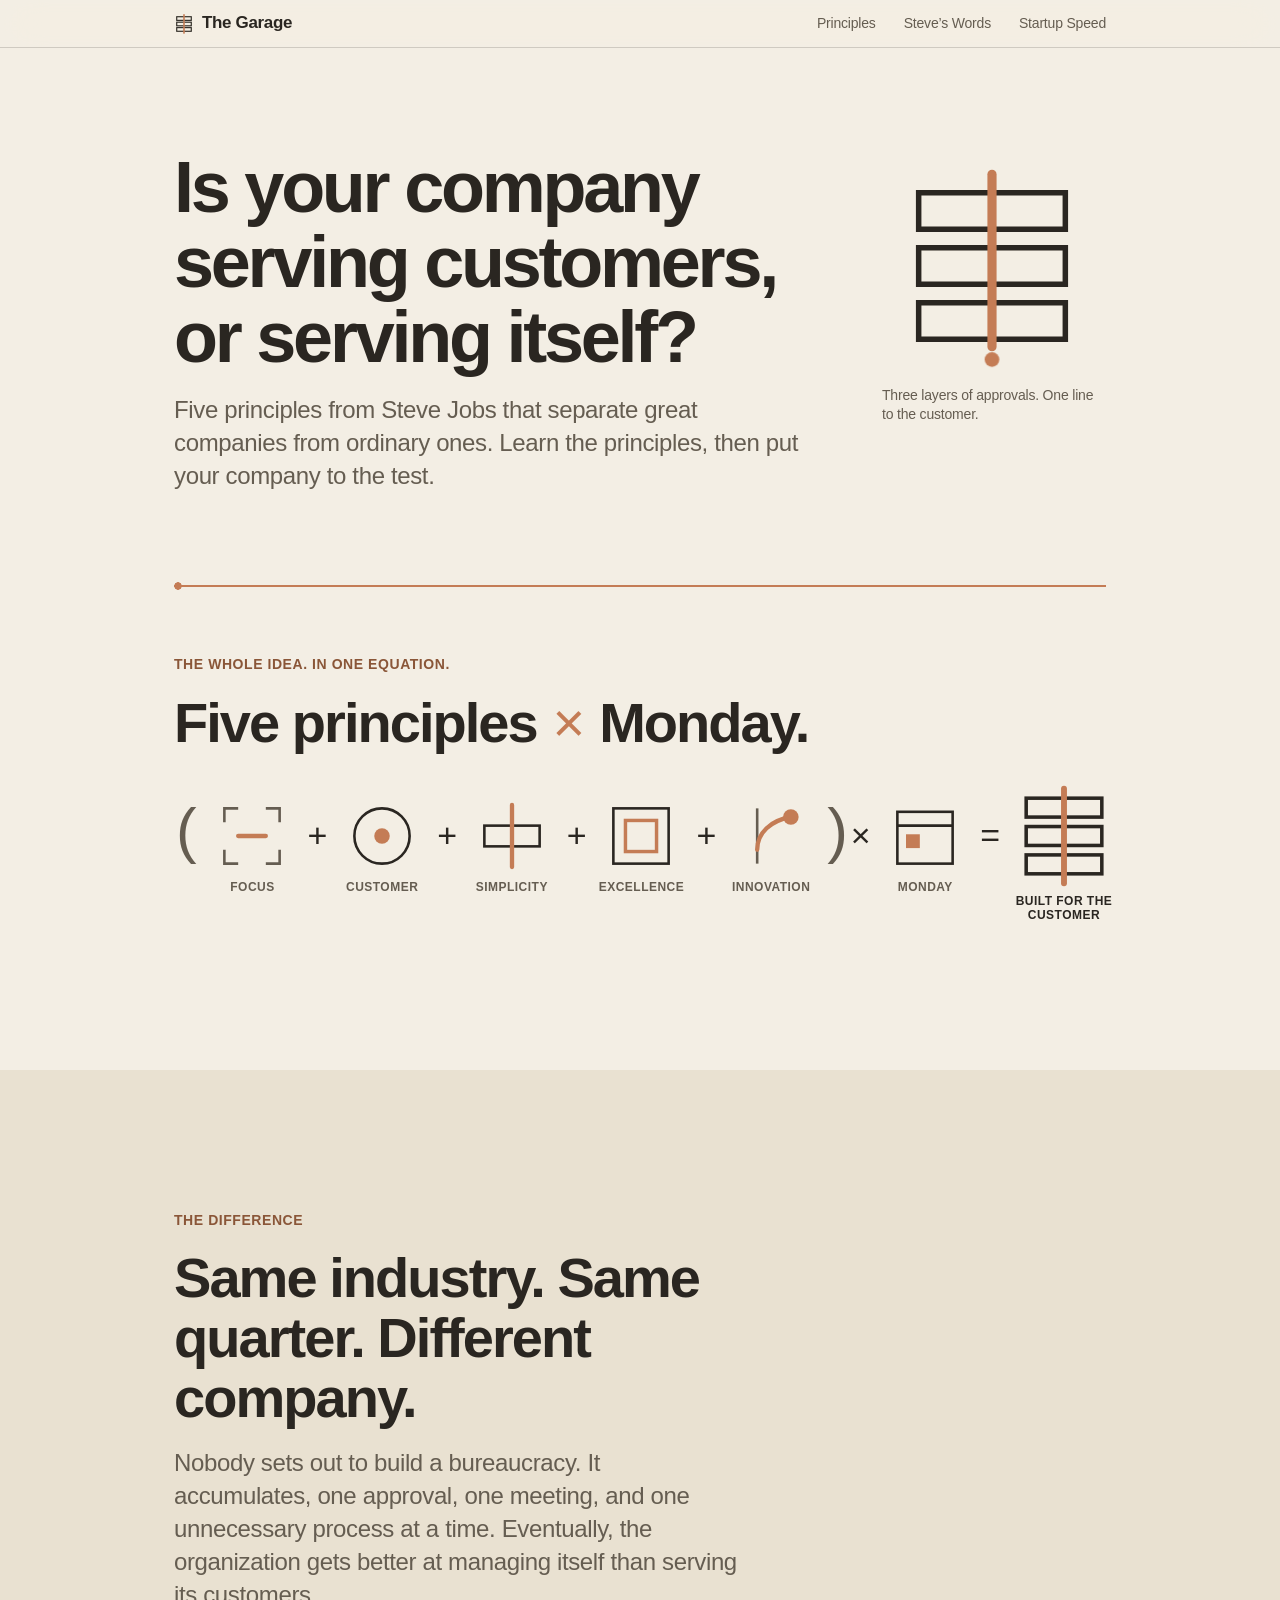
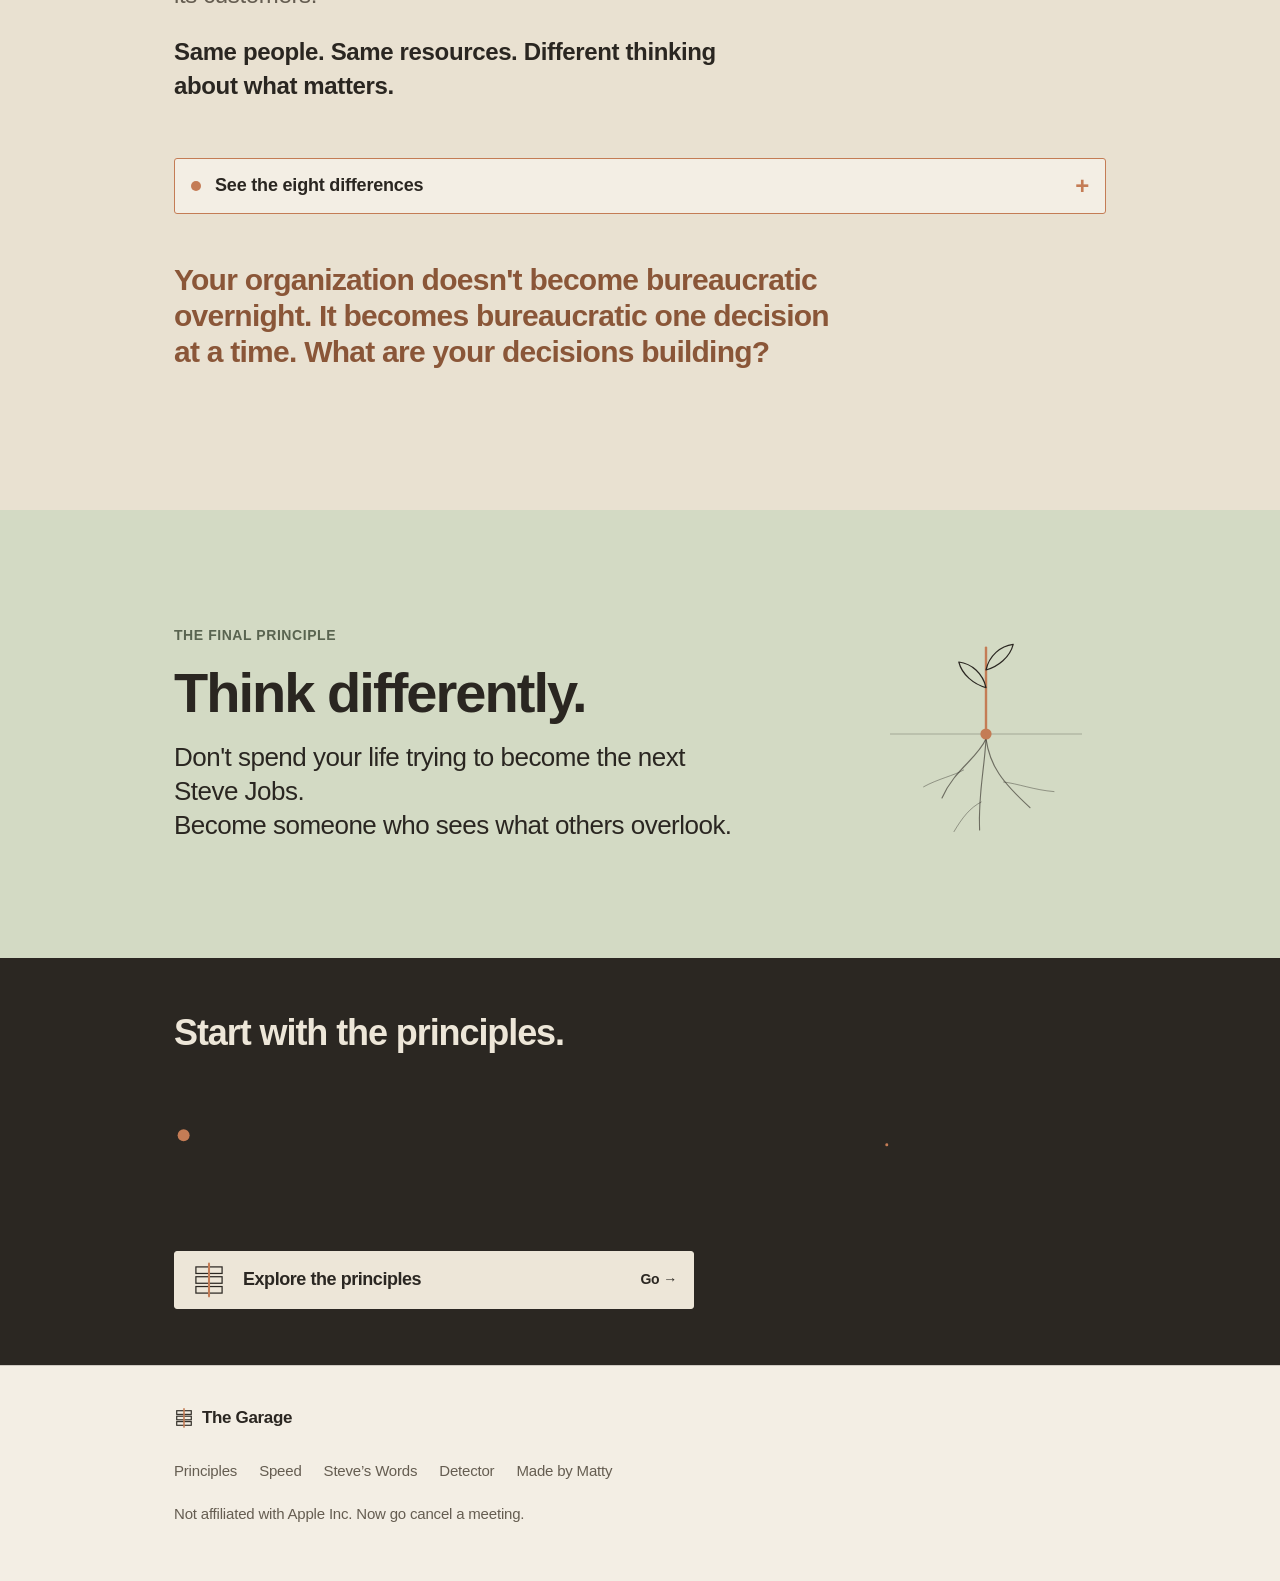
==== commit feecbb51: "Home lead without card game; one calligraphy story Co-Authored-By: Claude Opus 5.5 <noreply@anthropi" ====
--- a/index.html
+++ b/index.html
@@ -23,7 +23,7 @@
 <meta name="twitter:image" content="https://corporate-production-f647.up.railway.app/og-image.png?v=4">
 <link rel="icon" href="favicon.svg" type="image/svg+xml">
 <link rel="apple-touch-icon" href="apple-touch-icon.png">
-<link rel="stylesheet" href="styles.css?v=8e514496">
+<link rel="stylesheet" href="styles.css?v=56f0ff7b">
 </head>
 <body>
 
@@ -52,7 +52,7 @@
       <figcaption class="mark-cap">Three layers of approvals. One line to the customer.</figcaption>
     </figure>
     <h1>Is your company serving customers, or serving itself?</h1>
-    <p class="lead">Five principles from Steve Jobs that separate great companies from ordinary ones. Learn the principles, then put your company to the test in an interactive card game.</p>
+    <p class="lead">Five principles from Steve Jobs that separate great companies from ordinary ones. Learn the principles, then put your company to the test.</p>
   </div>
 </section>
 
--- a/styles.css
+++ b/styles.css
@@ -2155,3 +2155,15 @@
 .st-pull { margin: clamp(64px, 9vw, 104px) 0 16px; max-width: 22em; }
 .st-credit { margin: 0; font-size: 15px; color: var(--mute); }
 .st-credit a { color: var(--clay); text-underline-offset: 3px; }
+.st-bridge { margin: 0 0 8px; font-size: 15px; font-style: italic; line-height: 1.5; color: var(--clay); }
+
+/* the way out: the five principles, right after the speed trap */
+#questions { padding-top: clamp(64px, 9vw, 112px); }
+.way-out { margin: 0 0 clamp(24px, 4vw, 40px); }
+.way-k { margin: 0 0 12px; font-size: 13px; font-weight: 700; letter-spacing: .1em; text-transform: uppercase; color: var(--clay); }
+.way-line { margin: 0 0 clamp(28px, 4vw, 40px); max-width: 20em; font-size: clamp(28px, 4vw, 44px); font-weight: 600; letter-spacing: -0.03em; line-height: 1.1; color: var(--ink); }
+.hero-index .lead { margin-bottom: 0; }
+/* bridging lines: larger and upright so they read easily, especially on phones */
+.st-bridge { margin: 0 0 10px; font-size: 17px; font-style: normal; font-weight: 500; line-height: 1.45; letter-spacing: -0.005em; color: var(--clay); }
+@media (max-width: 700px) { .st-bridge { font-size: 17px; margin-top: 4px; } }
+.way-lead { margin: 0 0 18px; max-width: 30em; font-size: clamp(20px, 2.4vw, 26px); line-height: 1.4; letter-spacing: -0.015em; color: var(--mute); }
